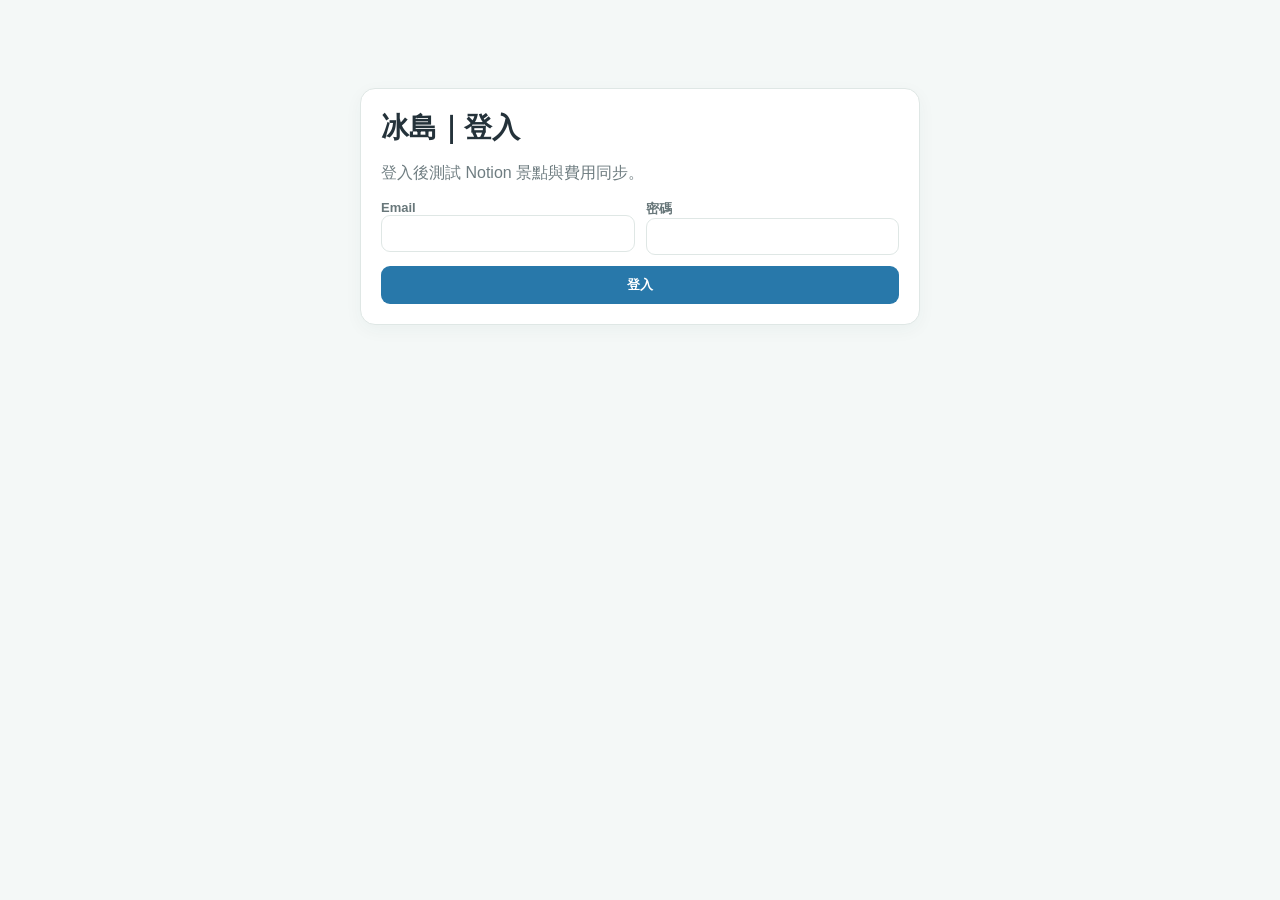
==== web/index.html @ a4cd8d8e "Add files via upload" ====
<!doctype html>
<html lang="zh-Hant">
<head>
<meta charset="utf-8"><meta name="viewport" content="width=device-width,initial-scale=1">
<title>冰島｜旅行工作台</title>
<style>
:root{font-family:-apple-system,BlinkMacSystemFont,"Noto Sans TC","Microsoft JhengHei",sans-serif;color:#24323a;background:#f4f8f7;--blue:#2878aa;--soft:#e9f2f6;--line:#dfe7e5;--red:#b9524b;--green:#3f8769}*{box-sizing:border-box}body{margin:0}.wrap{max-width:1150px;margin:auto;padding:18px}.panel{background:#fff;border:1px solid var(--line);border-radius:15px;padding:20px;margin-bottom:15px;box-shadow:0 5px 18px #21454a0b}h1{margin:0 0 5px;font-size:28px}h2{margin:0 0 13px;font-size:21px}h3{margin:0 0 7px}.muted{color:#6f7d81}.hidden{display:none!important}.row{display:flex;gap:9px;flex-wrap:wrap;align-items:center}.space{justify-content:space-between}.btn{border:0;border-radius:9px;padding:10px 15px;font-weight:700;cursor:pointer;background:var(--blue);color:#fff}.btn.gray{background:#edf3f3;color:#29434a}.btn.red{background:#fff0ee;color:var(--red)}.btn.green{background:#eaf5ee;color:var(--green)}.status{padding:10px 12px;border-radius:9px;background:#edf5f4;color:#285e65;margin:12px 0}.status.error{background:#fff0ee;color:#963d37}.tabs{display:flex;gap:8px;overflow:auto;margin:14px 0}.tab{border:0;background:#eaf1f2;color:#607277;border-radius:9px;padding:10px 15px;font-weight:700;cursor:pointer;white-space:nowrap}.tab.active{background:var(--blue);color:#fff}.section{display:none}.section.active{display:block}.form{display:grid;grid-template-columns:repeat(2,minmax(0,1fr));gap:11px}.field{display:grid;gap:5px}.field.full{grid-column:1/-1}.field label{font-size:13px;color:#68777a;font-weight:700}.field input,.field select,.field textarea{width:100%;border:1px solid var(--line);border-radius:9px;padding:10px;background:#fff;font:inherit}.field textarea{min-height:82px;resize:vertical}.grid{display:grid;grid-template-columns:repeat(3,minmax(0,1fr));gap:13px}.card{border:1px solid var(--line);border-radius:12px;padding:15px;background:#fff}.tag{display:inline-block;font-size:12px;border-radius:999px;padding:3px 8px;background:var(--soft);color:#2474a0}.meta{display:grid;gap:5px;font-size:14px;color:#647276;margin-top:10px}.detail{white-space:pre-wrap;background:#f7faf9;border-radius:9px;padding:10px;margin-top:11px;font-size:13px;max-height:180px;overflow:auto}.calendar{border:1px solid var(--line);border-radius:12px;overflow:auto;background:#fff}.calendar-body{display:grid;grid-template-columns:72px minmax(680px,1fr);min-width:752px}.calendar-times{background:#f7faf9;color:#718085;font-size:12px}.calendar-time{height:60px;padding:5px 8px;text-align:right;border-bottom:1px solid var(--line)}.calendar-board{position:relative;min-height:1440px;background:repeating-linear-gradient(to bottom,#fff 0,#fff 59px,var(--line) 60px)}.calendar-slot{height:60px;border-bottom:1px dashed #edf1f0}.calendar-event{position:absolute;left:8px;right:8px;min-height:46px;padding:8px 10px;border-left:4px solid var(--blue);border-radius:9px;background:#eaf4f8;box-shadow:0 2px 6px #21454a18;cursor:grab;overflow:hidden}.calendar-event:active{cursor:grabbing}.calendar-event strong{display:block;font-size:14px}.calendar-event small{display:block;color:#557077;margin-top:3px}.unscheduled{padding:12px;background:#fff8e9;border:1px solid #f0d69a;border-radius:10px;margin-bottom:12px}.unscheduled-event{position:relative;display:inline-block;left:auto;right:auto;top:auto;height:auto!important;margin:6px 6px 0 0}.inline-edit{display:flex;gap:6px;align-items:center;margin-top:10px}.inline-edit input{min-width:0;flex:1;border:1px solid var(--line);border-radius:7px;padding:7px;font:inherit}.inline-edit button{border:0;border-radius:7px;padding:7px 9px;background:var(--soft);color:#2474a0;font-weight:700;cursor:pointer}.table-wrap{overflow:auto}.table{width:100%;border-collapse:collapse;min-width:720px}.table th,.table td{padding:10px;border-bottom:1px solid var(--line);text-align:left}.table th{font-size:13px;color:#6b797c;background:#f5f8f8}.timeline{display:grid;gap:9px}.timeline-item{display:grid;grid-template-columns:100px 1fr;gap:11px}.time{padding:12px 0;text-align:right;color:var(--blue);font-weight:800}.timeline-card{border-left:4px solid var(--blue);padding:12px 14px;border-radius:10px;background:#fff;border:1px solid var(--line)}.weather{padding:14px;border:1px solid #cfe1e7;background:#f0f7fa;border-radius:11px;margin-bottom:14px}.login{max-width:560px;margin:70px auto}.small{font-size:13px}@media(max-width:750px){.grid{grid-template-columns:1fr}.form{grid-template-columns:1fr}.field.full{grid-column:auto}.timeline-item{grid-template-columns:62px 1fr}.time{font-size:13px}}
</style>
</head>
<body>
<div class="wrap">
<section id="loginPanel" class="panel login"><h1>冰島｜登入</h1><p class="muted">登入後測試 Notion 景點與費用同步。</p><form id="loginForm" class="form"><div class="field"><label>Email<input id="email" type="email" required autocomplete="email"></label></div><div class="field"><label>密碼<input id="password" type="password" required autocomplete="current-password"></label></div><div class="field full"><button class="btn" type="submit">登入</button></div></form><div id="loginStatus" class="status hidden"></div></section>
<section id="appPanel" class="hidden"><div class="panel"><div class="row space"><div><h1>冰島｜旅行工作台</h1><div class="muted">重新整理或登入後會自動同步 Notion；不需要再按同步按鈕。</div></div><button id="logout" class="btn red">登出</button></div><div id="status" class="status">尚未同步</div><button id="addExpenseJump" class="btn gray">新增記帳</button></div>
<nav class="tabs"><button class="tab active" data-tab="spots">景點小卡</button><button class="tab" data-tab="schedule">行事曆</button><button class="tab" data-tab="expenses">記帳</button><button class="tab" data-tab="day1">D1</button><button class="tab" data-tab="day2">D2</button><button class="tab" data-tab="day3">D3</button><button class="tab" data-tab="day4">D4</button><button class="tab" data-tab="day5">D5</button><button class="tab" data-tab="day6">D6</button><button class="tab" data-tab="day7">D7</button></nav>
<section id="spots" class="section active"><div class="panel"><div class="row space"><div><h2>景點小卡</h2><div class="muted">內容來自 Notion；請在 Notion 建立或編輯景點。</div></div></div><div id="travelList" class="grid" style="margin-top:14px"><div class="muted">尚未同步</div></div></div></section>
<section id="schedule" class="section"><div class="panel"><div class="row space"><div><h2>行事曆</h2><div class="muted">拖曳景點小卡到新的時間格，放開後會自動更新 Notion。</div></div><div class="row"><button id="prevDay" class="btn gray" type="button">前一天</button><input id="dateFilter" type="date"><button id="nextDay" class="btn gray" type="button">後一天</button></div></div><div id="weather" class="weather hidden"></div><div id="calendar" class="calendar" style="margin-top:14px"></div></div></section>
<section id="expenses" class="section"><div class="panel"><div class="row space"><div><h2>記帳</h2><div class="muted">新增後會直接寫入 Notion，記帳時間由 Notion 自動記錄。</div></div><div class="row"><button id="exportCsv" class="btn gray">匯出 CSV</button><button id="exportXls" class="btn gray">匯出 Excel</button></div></div><form id="expenseForm" class="form" style="margin-top:14px"><div class="field"><label>項目<input id="expenseName" required></label></div><div class="field"><label>類別<select id="expenseCategory"><option>婚禮</option><option>交通</option><option>住宿</option><option>機票</option><option>餐飲</option><option>景點／活動</option><option>購物</option><option>其他</option></select></label></div><div class="field"><label>原幣別<select id="expenseCurrency"><option>ISK</option><option>TWD</option><option>EUR</option><option>USD</option></select></label></div><div class="field"><label>原始金額<input id="expenseOriginal" type="number" min="0" step="0.01"></label></div><div class="field"><label>台幣估算（自動）<input id="expenseTwd" type="number" min="0" step="0.01" readonly><span id="exchangeHint" class="small muted">輸入幣別與金額後自動換算</span></label></div><div class="field"><label>付款方式<select id="expenseMethod"><option>現金</option><option>刷卡</option></select></label></div><div class="field full"><label>備註<textarea id="expenseNotes"></textarea></label></div><div class="field full"><button class="btn green" type="submit">儲存到 Notion</button></div></form></div><div class="panel"><div class="table-wrap"><table class="table"><thead><tr><th>項目</th><th>類別</th><th>原幣別</th><th>原始金額</th><th>台幣估算</th><th>付款方式</th><th>記帳時間</th></tr></thead><tbody id="expenseList"><tr><td colspan="7" class="muted">尚未同步</td></tr></tbody></table></div></div></section>
<section id="day1" class="section day-section"><div class="panel"><div class="row space"><div><h2>D1 行程</h2><div id="day1Label" class="muted">等待同步資料</div></div></div><div id="day1Weather" class="weather hidden"></div><div id="day1List" class="grid" style="margin-top:14px"></div></div></section><section id="day2" class="section day-section"><div class="panel"><div class="row space"><div><h2>D2 行程</h2><div id="day2Label" class="muted">等待同步資料</div></div></div><div id="day2Weather" class="weather hidden"></div><div id="day2List" class="grid" style="margin-top:14px"></div></div></section><section id="day3" class="section day-section"><div class="panel"><div class="row space"><div><h2>D3 行程</h2><div id="day3Label" class="muted">等待同步資料</div></div></div><div id="day3Weather" class="weather hidden"></div><div id="day3List" class="grid" style="margin-top:14px"></div></div></section><section id="day4" class="section day-section"><div class="panel"><div class="row space"><div><h2>D4 行程</h2><div id="day4Label" class="muted">等待同步資料</div></div></div><div id="day4Weather" class="weather hidden"></div><div id="day4List" class="grid" style="margin-top:14px"></div></div></section><section id="day5" class="section day-section"><div class="panel"><div class="row space"><div><h2>D5 行程</h2><div id="day5Label" class="muted">等待同步資料</div></div></div><div id="day5Weather" class="weather hidden"></div><div id="day5List" class="grid" style="margin-top:14px"></div></div></section><section id="day6" class="section day-section"><div class="panel"><div class="row space"><div><h2>D6 行程</h2><div id="day6Label" class="muted">等待同步資料</div></div></div><div id="day6Weather" class="weather hidden"></div><div id="day6List" class="grid" style="margin-top:14px"></div></div></section><section id="day7" class="section day-section"><div class="panel"><div class="row space"><div><h2>D7 行程</h2><div id="day7Label" class="muted">等待同步資料</div></div></div><div id="day7Weather" class="weather hidden"></div><div id="day7List" class="grid" style="margin-top:14px"></div></div></section></section>
<script src="./config.js"></script>
<script>
const C=window.ICELAND_APP_CONFIG||{};let session=JSON.parse(localStorage.getItem('iceland-auth-session')||'null'),travel=[],expenses=[];const $=id=>document.getElementById(id),esc=v=>String(v??'').replace(/[&<>"']/g,c=>({'&':'&amp;','<':'&lt;','>':'&gt;','"':'&quot;',"'":'&#39;'}[c]));const show=(id,on)=>$(id).classList.toggle('hidden',!on);function status(t,error=false){$('status').textContent=t;$('status').className='status'+(error?' error':'')}
async function auth(path,body){const r=await fetch(`${C.supabaseUrl}/auth/v1/${path}`,{method:'POST',headers:{apikey:C.supabasePublishableKey,'Content-Type':'application/json'},body:JSON.stringify(body)});const j=await r.json();if(!r.ok)throw Error(j.error_description||j.msg||'登入失敗');return j}
async function api(kind,method='GET',body,params={}){if(!session?.access_token)throw Error('請先登入');const u=new URL(C.syncFunctionUrl);u.searchParams.set('kind',kind);for(const [k,v] of Object.entries(params))u.searchParams.set(k,v);const r=await fetch(u,{method,headers:{apikey:C.supabasePublishableKey,Authorization:`Bearer ${session.access_token}`,'Content-Type':'application/json'},body:body?JSON.stringify(body):undefined});const j=await r.json();if(!r.ok||j.ok===false)throw Error(j.error||`同步失敗（${r.status}）`);return j}
function p(r,n){return (r.properties||{})[n]}
function dateOf(r){return p(r,'Time')?.start||''}
function endOf(r){return p(r,'Time')?.end||''}
function dayOf(r){return dateOf(r).slice(0,10)}
function timeMinutes(value){const m=String(value||'').match(/T(\d{2}):(\d{2})/);return m?Number(m[1])*60+Number(m[2]):null}
function timeLabel(value){const m=String(value||'').match(/T(\d{2}):(\d{2})/);return m?`${m[1]}:${m[2]}`:'未排時間'}
function pad(n){return String(n).padStart(2,'0')}
function datePlus(date,days){const d=new Date(`${date}T12:00:00`);d.setDate(d.getDate()+days);return `${d.getFullYear()}-${pad(d.getMonth()+1)}-${pad(d.getDate())}`}
function firstTravelDate(){return travel.map(dayOf).filter(Boolean).sort()[0]||''}
function dateInputValue(value){const text=String(value||'');const match=text.match(/^(\d{4}-\d{2}-\d{2}T\d{2}:\d{2})/);if(match)return match[1];return text?`${text.slice(0,10)}T00:00`:''}
function spotCard(r,showDate=true,editable=false){return `<article class="card"><h3>${esc(p(r,'Name')||'未命名景點')}</h3><span class="tag">${esc(p(r,'標籤')||'未分類')}</span><div class="meta">${showDate?`<div>時間：${esc(dateOf(r)?`${dayOf(r)} ${timeLabel(dateOf(r))}`:'未安排')}</div>`:''}<div>摘要：${esc(p(r,'內容摘要')||'尚未填寫')}</div><div>地點：${esc(p(r,'地點')?.address||p(r,'地點')?.name||'尚未填寫')}</div><div><a href="${esc(p(r,'Google Maps 連結')||'#')}" target="_blank" rel="noreferrer">開啟地圖</a></div></div>${editable?`<div class="inline-edit"><input class="spot-date" type="datetime-local" value="${esc(dateInputValue(dateOf(r)))}" aria-label="設定景點日期時間"><button class="save-spot-date" type="button" data-record-id="${esc(r.id)}">儲存時間</button></div>`:''}${r.content?`<div class="detail">${esc(r.content)}</div>`:''}</article>`}
async function saveSpotDate(id,input){const r=travel.find(x=>x.id===id);if(!r)return;try{status('正在把景點時間寫回 Notion…');const value=input.value;let time=null;if(value){const oldStart=timeMinutes(dateOf(r)),oldEnd=timeMinutes(endOf(r));const duration=oldStart!==null&&oldEnd!==null&&oldEnd>oldStart?oldEnd-oldStart:60;const start=new Date(`${value}:00`);const end=new Date(start.getTime()+duration*60000);const isoEnd=`${end.getFullYear()}-${pad(end.getMonth()+1)}-${pad(end.getDate())}T${pad(end.getHours())}:${pad(end.getMinutes())}:00`;time={start:`${value}:00`,end:isoEnd}}await api('travel','PATCH',{id,properties:{Time:time}});await syncTravel();status('景點日期已同步到 Notion')}catch(e){status(e.message,true)}}
function renderTravel(){const list=$('travelList');list.innerHTML=travel.length?travel.map(r=>spotCard(r,true,true)).join(''):'<div class="muted">目前沒有景點資料。</div>'}
function renderDayCards(target,rows){target.innerHTML=rows.length?rows.map(r=>spotCard(r,false)).join(''):'<div class="muted">這天沒有已排定的景點。</div>'}
function calendarHtml(rows,unscheduled=[]){const times=Array.from({length:25},(_,i)=>`<div class="calendar-time">${pad(i)}:00</div>`).join('');const slots=Array.from({length:24},(_,i)=>`<div class="calendar-slot" data-time="${i*60}" title="拖曳景點到 ${pad(i)}:00"></div>`).join('');const events=rows.map(r=>{const start=timeMinutes(dateOf(r));if(start===null)return '';const end=timeMinutes(endOf(r));const duration=Math.max(45,(end===null?start+60:end)-start);const top=Math.max(0,start);const height=Math.min(1420-top,Math.max(46,duration));return `<article class="calendar-event" draggable="true" data-record-id="${esc(r.id)}" style="top:${top}px;height:${height}px" title="拖曳到其他時間格"><strong>${esc(p(r,'Name')||'未命名景點')}</strong><small>${esc(timeLabel(dateOf(r)))} · ${esc(p(r,'地點')?.name||p(r,'地點')?.address||'未填地點')}</small></article>`}).join('');const loose=unscheduled.map(r=>`<article class="calendar-event unscheduled-event" draggable="true" data-record-id="${esc(r.id)}"><strong>${esc(p(r,'Name')||'未命名景點')}</strong><small>尚未排時間</small></article>`).join('');return `${loose?`<div class="unscheduled"><strong>尚未排入時間</strong><div class="small muted">把下面的景點拖到時間格，就會更新 Notion。</div><div>${loose}</div></div>`:''}<div class="calendar-body"><div class="calendar-times">${times}</div><div class="calendar-board">${slots}${events}</div></div>`}
function bindCalendar(target,editable=true){if(!editable)return;target.querySelectorAll('.calendar-event[draggable="true"]').forEach(card=>card.addEventListener('dragstart',e=>{e.dataTransfer.setData('text/plain',card.dataset.recordId);e.dataTransfer.effectAllowed='move'}));target.querySelectorAll('.calendar-slot').forEach(slot=>{slot.addEventListener('dragover',e=>{e.preventDefault();e.dataTransfer.dropEffect='move'});slot.addEventListener('drop',async e=>{e.preventDefault();const id=e.dataTransfer.getData('text/plain');if(id)await moveEvent(id,slot.dataset.time)})})}
function renderCalendar(target,rows,unscheduled=[],editable=true){target.innerHTML=calendarHtml(rows,unscheduled);bindCalendar(target,editable)}
function renderSchedule(){const filter=$('dateFilter').value;const rows=travel.filter(r=>dayOf(r)===filter).sort((a,b)=>dateOf(a).localeCompare(dateOf(b)));const unscheduled=travel.filter(r=>!dateOf(r));renderCalendar($('calendar'),rows,unscheduled);loadWeather(rows,filter,'weather')}
function renderDailyPages(){const first=firstTravelDate();for(let i=1;i<=7;i++){const target=$(`day${i}List`),label=$(`day${i}Label`),weatherId=`day${i}Weather`;if(!target)continue;if(!first){label.textContent='尚未有日期資料';renderDayCards(target,[]);loadWeather([], '',weatherId);continue}const date=datePlus(first,i-1),rows=travel.filter(r=>dayOf(r)===date).sort((a,b)=>dateOf(a).localeCompare(dateOf(b)));label.textContent=`${date} · ${rows.length} 筆行程`;renderDayCards(target,rows);loadWeather(rows,date,weatherId)}}
async function loadWeather(rows,filter,boxId='weather'){const box=$(boxId);const row=rows[0];const date=(filter||'').slice(0,10);const place=row?((p(row,'地點')?.address||p(row,'地點')?.name||p(row,'Name')||'')):'';box.classList.remove('hidden');if(!date){box.textContent='尚未有可查詢的日期：請先在 Notion 行程規劃的 Time 欄位填入日期。';return}if(!place){box.textContent=`${date} 尚未有地點，請先在當日行程填入「地點」。`;return}try{box.textContent='正在查詢當地天氣…';const g=await fetch(`https://geocoding-api.open-meteo.com/v1/search?name=${encodeURIComponent(place)}&count=1&language=zh&format=json`).then(r=>r.json());const hit=g.results?.[0];if(!hit)throw Error('找不到地點座標');const f=await fetch(`https://api.open-meteo.com/v1/forecast?latitude=${hit.latitude}&longitude=${hit.longitude}&daily=weather_code,temperature_2m_max,temperature_2m_min,precipitation_probability_max,windspeed_10m_max&timezone=auto&start_date=${date}&end_date=${date}`).then(r=>r.json());if(f.error||!f.daily?.time?.length)throw Error('這個日期太遠，Open-Meteo 目前沒有預報資料');box.innerHTML=`<strong>${esc(date)} 天氣</strong> · ${esc(hit.name||place)}<br>最高 ${esc(f.daily.temperature_2m_max?.[0])}°C／最低 ${esc(f.daily.temperature_2m_min?.[0])}°C · 降雨機率 ${esc(f.daily.precipitation_probability_max?.[0])}% · 最大風速 ${esc(f.daily.windspeed_10m_max?.[0])} km/h<br><span class="small">資料來源：Open-Meteo；遠期日期可能沒有預報，出發前請再次確認。</span>`}catch(e){box.textContent=`${date} 的天氣目前無法取得：${e.message}`}}
async function moveEvent(id,targetMinutes){const r=travel.find(x=>x.id===id);const day=$('dateFilter').value||dayOf(r);if(!r||!day)return;const oldStart=timeMinutes(dateOf(r));const oldEnd=timeMinutes(endOf(r));const duration=oldStart!==null&&oldEnd!==null&&oldEnd>oldStart?oldEnd-oldStart:60;const start=Number(targetMinutes);const newStart=`${day}T${pad(Math.floor(start/60))}:${pad(start%60)}:00`;const endMinute=Math.min(1439,start+duration);const newEnd=`${day}T${pad(Math.floor(endMinute/60))}:${pad(endMinute%60)}:00`;try{status('正在更新行程時間…');await api('travel','PATCH',{id,properties:{Time:{start:newStart,end:newEnd}}});await syncTravel();status('行程時間已更新到 Notion')}catch(e){status(e.message,true)}}
function renderExpenses(){const b=$('expenseList');b.innerHTML=expenses.length?expenses.map(r=>`<tr><td>${esc(p(r,'Name'))}</td><td>${esc(p(r,'類別'))}</td><td>${esc(p(r,'原幣別'))}</td><td>${esc(p(r,'原始金額')??'')}</td><td>${esc(p(r,'台幣估算')??'')}</td><td>${esc(p(r,'付款方式'))}</td><td>${esc(p(r,'記帳時間')||'')}</td></tr>`).join(''):'<tr><td colspan="7" class="muted">目前沒有費用資料。</td></tr>'}
async function syncTravel(){try{travel=(await api('travel','GET',undefined,{content:'true'})).records||[];if(!$('dateFilter').value&&firstTravelDate())$('dateFilter').value=firstTravelDate();renderTravel();renderSchedule();renderDailyPages()}catch(e){status(e.message,true);throw e}}
async function syncExpenses(){try{expenses=(await api('expenses','GET',undefined,{content:'false'})).records||[];renderExpenses()}catch(e){status(e.message,true)}}
async function syncAll(){try{status('正在自動同步資料…');await syncTravel();await syncExpenses();status(`同步完成：${travel.length} 筆景點、${expenses.length} 筆費用`)}catch(e){status(e.message,true)}}
async function addExpense(e){e.preventDefault();try{status('正在寫入 Notion…');await api('expenses','POST',{properties:{Name:$('expenseName').value,類別:$('expenseCategory').value,原幣別:$('expenseCurrency').value,原始金額:$('expenseOriginal').value===''?'':Number($('expenseOriginal').value),台幣估算:$('expenseTwd').value===''?'':Number($('expenseTwd').value),付款方式:$('expenseMethod').value,備註:$('expenseNotes').value}});$('expenseForm').reset();$('expenseTwd').value='';$('exchangeHint').textContent='輸入幣別與金額後自動換算';await syncExpenses()}catch(e){status(e.message,true)}}
function download(name,text,type){const a=document.createElement('a');a.href=URL.createObjectURL(new Blob([text],{type}));a.download=name;a.click();setTimeout(()=>URL.revokeObjectURL(a.href),600)}
function exportCsv(){const rows=[['項目','類別','原幣別','原始金額','台幣估算','付款方式','記帳時間'],...expenses.map(r=>[p(r,'Name'),p(r,'類別'),p(r,'原幣別'),p(r,'原始金額'),p(r,'台幣估算'),p(r,'付款方式'),p(r,'記帳時間')||''])];download('冰島費用紀錄.csv','\ufeff'+rows.map(x=>x.map(v=>'"'+String(v??'').replaceAll('"','""')+'"').join(',')).join('\n'),'text/csv;charset=utf-8')}
function exportXls(){const rows=expenses.map(r=>`<tr><td>${esc(p(r,'Name'))}</td><td>${esc(p(r,'類別'))}</td><td>${esc(p(r,'原幣別'))}</td><td>${esc(p(r,'原始金額'))}</td><td>${esc(p(r,'台幣估算'))}</td><td>${esc(p(r,'付款方式'))}</td><td>${esc(p(r,'記帳時間')||'')}</td></tr>`).join('');download('冰島費用紀錄.xls','<meta charset="UTF-8"><table border="1"><tr><th>項目</th><th>類別</th><th>原幣別</th><th>原始金額</th><th>台幣估算</th><th>付款方式</th><th>記帳時間</th></tr>'+rows+'</table>','application/vnd.ms-excel;charset=utf-8')}
let rateTimer;async function convertToTwd(){const currency=$('expenseCurrency').value;const amount=Number($('expenseOriginal').value);if(!amount){$('expenseTwd').value='';$('exchangeHint').textContent='輸入原始金額後自動換算';return}if(currency==='TWD'){$('expenseTwd').value=amount;$('exchangeHint').textContent='TWD 直接採用原始金額';return}try{$('exchangeHint').textContent='正在取得最新匯率…';const j=await fetch(`https://api.frankfurter.app/latest?from=${currency}&to=TWD`).then(r=>r.json());const rate=Number(j.rates?.TWD);if(!rate)throw Error('找不到匯率');$('expenseTwd').value=Math.round(amount*rate);$('exchangeHint').textContent=`1 ${currency} ≈ ${rate.toFixed(4)} TWD；匯率來源：Frankfurter`;}catch(e){$('exchangeHint').textContent='匯率取得失敗，請稍後再試';status('台幣換算失敗：'+e.message,true)}}$('expenseCurrency').onchange=convertToTwd;$('expenseOriginal').oninput=()=>{clearTimeout(rateTimer);rateTimer=setTimeout(convertToTwd,350)};
$('loginForm').onsubmit=async e=>{e.preventDefault();try{const j=await auth('token?grant_type=password',{email:$('email').value,password:$('password').value});session=j;localStorage.setItem('iceland-auth-session',JSON.stringify(j));show('loginPanel',false);show('appPanel',true);syncAll()}catch(err){show('loginStatus',true);$('loginStatus').textContent=err.message;$('loginStatus').className='status error'}};$('logout').onclick=()=>{session=null;localStorage.removeItem('iceland-auth-session');show('loginPanel',true);show('appPanel',false)};$('expenseForm').onsubmit=addExpense;$('dateFilter').onchange=renderSchedule;$('prevDay').onclick=()=>{const d=$('dateFilter').value;if(d){$('dateFilter').value=datePlus(d,-1);renderSchedule()}};$('nextDay').onclick=()=>{const d=$('dateFilter').value;if(d){$('dateFilter').value=datePlus(d,1);renderSchedule()}};$('exportCsv').onclick=exportCsv;$('exportXls').onclick=exportXls;$('addExpenseJump').onclick=()=>document.querySelector('[data-tab="expenses"]').click();document.addEventListener('click',async e=>{const save=e.target.closest('.save-spot-date');if(save){const card=save.closest('.card');await saveSpotDate(save.dataset.recordId,card.querySelector('.spot-date'));return}const t=e.target.closest('[data-tab]');if(!t)return;document.querySelectorAll('.tab').forEach(x=>x.classList.toggle('active',x===t));document.querySelectorAll('.section').forEach(x=>x.classList.toggle('active',x.id===t.dataset.tab));if(t.dataset.tab==='schedule')renderSchedule();if(t.dataset.tab.startsWith('day'))renderDailyPages()});if(session){show('loginPanel',false);show('appPanel',true);syncAll()}
</script></body></html>
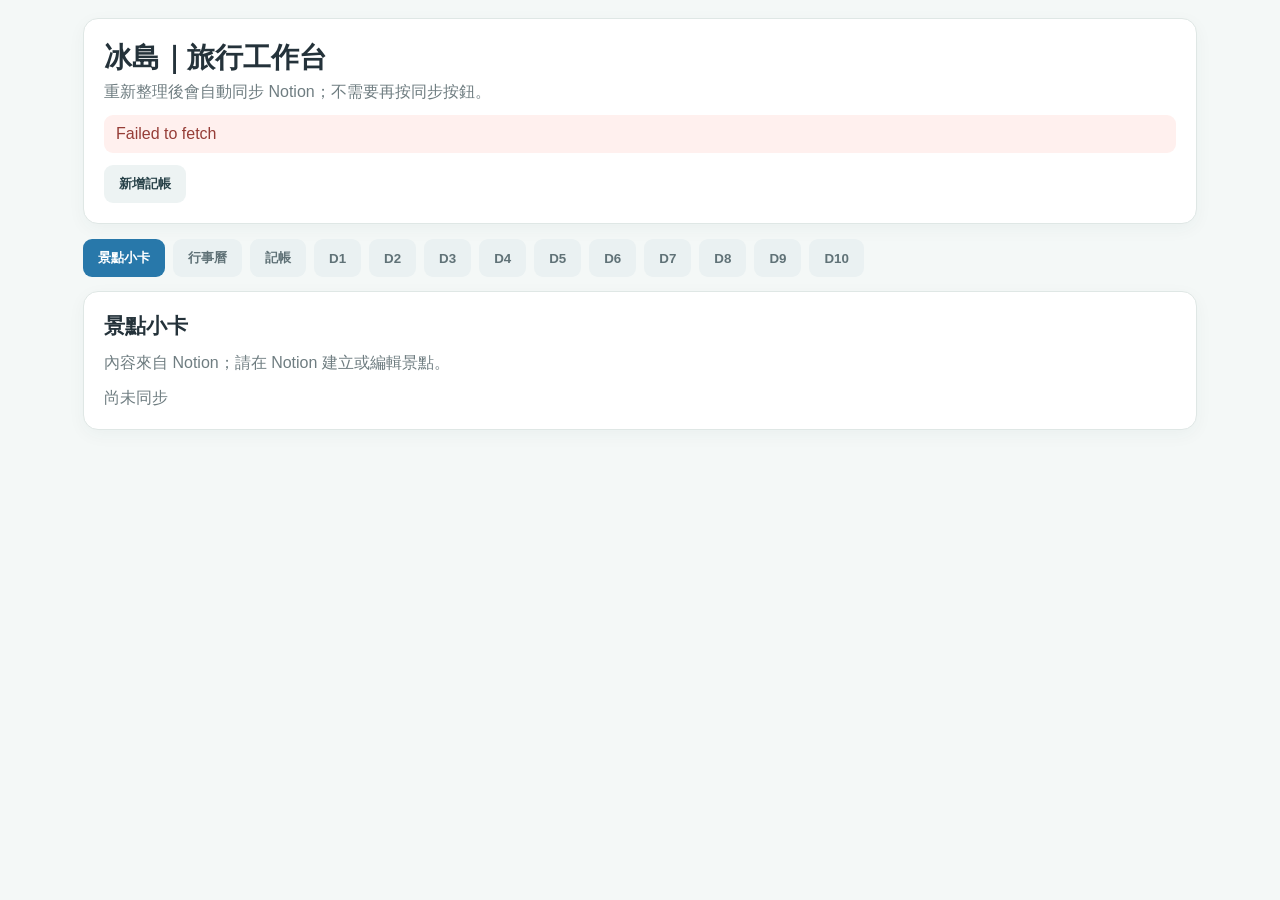
==== commit 42dca2d5: "Update index.html" ====
--- a/web/index.html
+++ b/web/index.html
@@ -4,52 +4,55 @@
 <meta charset="utf-8"><meta name="viewport" content="width=device-width,initial-scale=1">
 <title>冰島｜旅行工作台</title>
 <style>
-:root{font-family:-apple-system,BlinkMacSystemFont,"Noto Sans TC","Microsoft JhengHei",sans-serif;color:#24323a;background:#f4f8f7;--blue:#2878aa;--soft:#e9f2f6;--line:#dfe7e5;--red:#b9524b;--green:#3f8769}*{box-sizing:border-box}body{margin:0}.wrap{max-width:1150px;margin:auto;padding:18px}.panel{background:#fff;border:1px solid var(--line);border-radius:15px;padding:20px;margin-bottom:15px;box-shadow:0 5px 18px #21454a0b}h1{margin:0 0 5px;font-size:28px}h2{margin:0 0 13px;font-size:21px}h3{margin:0 0 7px}.muted{color:#6f7d81}.hidden{display:none!important}.row{display:flex;gap:9px;flex-wrap:wrap;align-items:center}.space{justify-content:space-between}.btn{border:0;border-radius:9px;padding:10px 15px;font-weight:700;cursor:pointer;background:var(--blue);color:#fff}.btn.gray{background:#edf3f3;color:#29434a}.btn.red{background:#fff0ee;color:var(--red)}.btn.green{background:#eaf5ee;color:var(--green)}.status{padding:10px 12px;border-radius:9px;background:#edf5f4;color:#285e65;margin:12px 0}.status.error{background:#fff0ee;color:#963d37}.tabs{display:flex;gap:8px;overflow:auto;margin:14px 0}.tab{border:0;background:#eaf1f2;color:#607277;border-radius:9px;padding:10px 15px;font-weight:700;cursor:pointer;white-space:nowrap}.tab.active{background:var(--blue);color:#fff}.section{display:none}.section.active{display:block}.form{display:grid;grid-template-columns:repeat(2,minmax(0,1fr));gap:11px}.field{display:grid;gap:5px}.field.full{grid-column:1/-1}.field label{font-size:13px;color:#68777a;font-weight:700}.field input,.field select,.field textarea{width:100%;border:1px solid var(--line);border-radius:9px;padding:10px;background:#fff;font:inherit}.field textarea{min-height:82px;resize:vertical}.grid{display:grid;grid-template-columns:repeat(3,minmax(0,1fr));gap:13px}.card{border:1px solid var(--line);border-radius:12px;padding:15px;background:#fff}.tag{display:inline-block;font-size:12px;border-radius:999px;padding:3px 8px;background:var(--soft);color:#2474a0}.meta{display:grid;gap:5px;font-size:14px;color:#647276;margin-top:10px}.detail{white-space:pre-wrap;background:#f7faf9;border-radius:9px;padding:10px;margin-top:11px;font-size:13px;max-height:180px;overflow:auto}.calendar{border:1px solid var(--line);border-radius:12px;overflow:auto;background:#fff}.calendar-body{display:grid;grid-template-columns:72px minmax(680px,1fr);min-width:752px}.calendar-times{background:#f7faf9;color:#718085;font-size:12px}.calendar-time{height:60px;padding:5px 8px;text-align:right;border-bottom:1px solid var(--line)}.calendar-board{position:relative;min-height:1440px;background:repeating-linear-gradient(to bottom,#fff 0,#fff 59px,var(--line) 60px)}.calendar-slot{height:60px;border-bottom:1px dashed #edf1f0}.calendar-event{position:absolute;left:8px;right:8px;min-height:46px;padding:8px 10px;border-left:4px solid var(--blue);border-radius:9px;background:#eaf4f8;box-shadow:0 2px 6px #21454a18;cursor:grab;overflow:hidden}.calendar-event:active{cursor:grabbing}.calendar-event strong{display:block;font-size:14px}.calendar-event small{display:block;color:#557077;margin-top:3px}.unscheduled{padding:12px;background:#fff8e9;border:1px solid #f0d69a;border-radius:10px;margin-bottom:12px}.unscheduled-event{position:relative;display:inline-block;left:auto;right:auto;top:auto;height:auto!important;margin:6px 6px 0 0}.inline-edit{display:flex;gap:6px;align-items:center;margin-top:10px}.inline-edit input{min-width:0;flex:1;border:1px solid var(--line);border-radius:7px;padding:7px;font:inherit}.inline-edit button{border:0;border-radius:7px;padding:7px 9px;background:var(--soft);color:#2474a0;font-weight:700;cursor:pointer}.table-wrap{overflow:auto}.table{width:100%;border-collapse:collapse;min-width:720px}.table th,.table td{padding:10px;border-bottom:1px solid var(--line);text-align:left}.table th{font-size:13px;color:#6b797c;background:#f5f8f8}.timeline{display:grid;gap:9px}.timeline-item{display:grid;grid-template-columns:100px 1fr;gap:11px}.time{padding:12px 0;text-align:right;color:var(--blue);font-weight:800}.timeline-card{border-left:4px solid var(--blue);padding:12px 14px;border-radius:10px;background:#fff;border:1px solid var(--line)}.weather{padding:14px;border:1px solid #cfe1e7;background:#f0f7fa;border-radius:11px;margin-bottom:14px}.login{max-width:560px;margin:70px auto}.small{font-size:13px}@media(max-width:750px){.grid{grid-template-columns:1fr}.form{grid-template-columns:1fr}.field.full{grid-column:auto}.timeline-item{grid-template-columns:62px 1fr}.time{font-size:13px}}
+:root{font-family:-apple-system,BlinkMacSystemFont,"Noto Sans TC","Microsoft JhengHei",sans-serif;color:#24323a;background:#f4f8f7;--blue:#2878aa;--soft:#e9f2f6;--line:#dfe7e5;--red:#b9524b;--green:#3f8769}*{box-sizing:border-box}body{margin:0}.wrap{max-width:1150px;margin:auto;padding:18px}.panel{background:#fff;border:1px solid var(--line);border-radius:15px;padding:20px;margin-bottom:15px;box-shadow:0 5px 18px #21454a0b}h1{margin:0 0 5px;font-size:28px}h2{margin:0 0 13px;font-size:21px}h3{margin:0 0 7px}.muted{color:#6f7d81}.hidden{display:none!important}.row{display:flex;gap:9px;flex-wrap:wrap;align-items:center}.space{justify-content:space-between}.btn{border:0;border-radius:9px;padding:10px 15px;font-weight:700;cursor:pointer;background:var(--blue);color:#fff}.btn.gray{background:#edf3f3;color:#29434a}.btn.red{background:#fff0ee;color:var(--red)}.btn.green{background:#eaf5ee;color:var(--green)}.status{padding:10px 12px;border-radius:9px;background:#edf5f4;color:#285e65;margin:12px 0}.status.error{background:#fff0ee;color:#963d37}.tabs{display:flex;gap:8px;overflow:auto;margin:14px 0}.tab{border:0;background:#eaf1f2;color:#607277;border-radius:9px;padding:10px 15px;font-weight:700;cursor:pointer;white-space:nowrap}.tab.active{background:var(--blue);color:#fff}.section{display:none}.section.active{display:block}.form{display:grid;grid-template-columns:repeat(2,minmax(0,1fr));gap:11px}.field{display:grid;gap:5px}.field.full{grid-column:1/-1}.field label{font-size:13px;color:#68777a;font-weight:700}.field input,.field select,.field textarea{width:100%;border:1px solid var(--line);border-radius:9px;padding:10px;background:#fff;font:inherit}.field textarea{min-height:82px;resize:vertical}.grid{display:grid;grid-template-columns:repeat(4,minmax(0,1fr));gap:13px}.spot-card{cursor:pointer;min-height:130px}.spot-card.expanded{grid-column:1/-1;cursor:default}.spot-summary{min-height:92px}.spot-summary h3{display:inline-block;margin-right:7px}.spot-map{display:block;margin-top:12px;color:var(--blue);white-space:nowrap;overflow:hidden;text-overflow:ellipsis}.expanded-content{display:none}.spot-card.expanded .expanded-content{display:block;margin-top:12px}.card{border:1px solid var(--line);border-radius:12px;padding:15px;background:#fff}.tag{display:inline-block;font-size:12px;border-radius:999px;padding:3px 8px;background:var(--soft);color:#2474a0}.meta{display:grid;gap:5px;font-size:14px;color:#647276;margin-top:10px}.detail{white-space:pre-wrap;background:#f7faf9;border-radius:9px;padding:10px;margin-top:11px;font-size:13px;max-height:180px;overflow:auto}.calendar{border:1px solid var(--line);border-radius:12px;overflow:auto;background:#fff}.calendar-body{display:grid;grid-template-columns:72px minmax(680px,1fr);min-width:752px}.calendar-times{background:#f7faf9;color:#718085;font-size:12px}.calendar-time{height:60px;padding:5px 8px;text-align:right;border-bottom:1px solid var(--line)}.calendar-board{position:relative;min-height:1440px;background:repeating-linear-gradient(to bottom,#fff 0,#fff 59px,var(--line) 60px)}.calendar-slot{height:60px;border-bottom:1px dashed #edf1f0}.calendar-event{position:absolute;left:8px;right:8px;min-height:46px;padding:8px 10px;border-left:4px solid var(--blue);border-radius:9px;background:#eaf4f8;box-shadow:0 2px 6px #21454a18;cursor:grab;overflow:hidden}.calendar-event:active{cursor:grabbing}.calendar-event strong{display:block;font-size:14px}.calendar-event small{display:block;color:#557077;margin-top:3px}.unscheduled{padding:12px;background:#fff8e9;border:1px solid #f0d69a;border-radius:10px;margin-bottom:12px}.unscheduled-event{position:relative;display:inline-block;left:auto;right:auto;top:auto;height:auto!important;margin:6px 6px 0 0}.table-wrap{overflow:auto}.modal{position:fixed;inset:0;background:#17252bcc;display:flex;align-items:center;justify-content:center;padding:18px;z-index:20}.modal.hidden{display:none}.modal-card{width:min(760px,100%);max-height:90vh;overflow:auto;background:#fff;border-radius:15px;padding:20px;box-shadow:0 18px 50px #102b3333}.modal-content{white-space:pre-wrap;line-height:1.7;background:#f7faf9;border-radius:10px;padding:14px;margin-top:14px}.modal-content h2,.modal-content h3,.modal-content h4{margin:16px 0 6px}.modal-content p{margin:6px 0}.currency-buttons{display:flex;gap:8px}.currency-button{flex:1;border:1px solid var(--line);border-radius:9px;padding:11px;background:#fff;color:#52656a;font:inherit;font-weight:700;cursor:pointer}.currency-button.active{background:var(--blue);border-color:var(--blue);color:#fff}.table{width:100%;border-collapse:collapse;min-width:720px}.table th,.table td{padding:10px;border-bottom:1px solid var(--line);text-align:left}.table th{font-size:13px;color:#6b797c;background:#f5f8f8}.timeline{display:grid;gap:9px}.timeline-item{display:grid;grid-template-columns:100px 1fr;gap:11px}.time{padding:12px 0;text-align:right;color:var(--blue);font-weight:800}.timeline-card{border-left:4px solid var(--blue);padding:12px 14px;border-radius:10px;background:#fff;border:1px solid var(--line)}.weather{padding:14px;border:1px solid #cfe1e7;background:#f0f7fa;border-radius:11px;margin-bottom:14px}.login{max-width:560px;margin:70px auto}.small{font-size:13px}@media(max-width:950px){.grid{grid-template-columns:repeat(2,minmax(0,1fr))}}@media(max-width:750px){.grid{grid-template-columns:1fr}.form{grid-template-columns:1fr}.field.full{grid-column:auto}.timeline-item{grid-template-columns:62px 1fr}.time{font-size:13px}}
 </style>
 </head>
 <body>
 <div class="wrap">
-<section id="loginPanel" class="panel login"><h1>冰島｜登入</h1><p class="muted">登入後測試 Notion 景點與費用同步。</p><form id="loginForm" class="form"><div class="field"><label>Email<input id="email" type="email" required autocomplete="email"></label></div><div class="field"><label>密碼<input id="password" type="password" required autocomplete="current-password"></label></div><div class="field full"><button class="btn" type="submit">登入</button></div></form><div id="loginStatus" class="status hidden"></div></section>
-<section id="appPanel" class="hidden"><div class="panel"><div class="row space"><div><h1>冰島｜旅行工作台</h1><div class="muted">重新整理或登入後會自動同步 Notion；不需要再按同步按鈕。</div></div><button id="logout" class="btn red">登出</button></div><div id="status" class="status">尚未同步</div><button id="addExpenseJump" class="btn gray">新增記帳</button></div>
-<nav class="tabs"><button class="tab active" data-tab="spots">景點小卡</button><button class="tab" data-tab="schedule">行事曆</button><button class="tab" data-tab="expenses">記帳</button><button class="tab" data-tab="day1">D1</button><button class="tab" data-tab="day2">D2</button><button class="tab" data-tab="day3">D3</button><button class="tab" data-tab="day4">D4</button><button class="tab" data-tab="day5">D5</button><button class="tab" data-tab="day6">D6</button><button class="tab" data-tab="day7">D7</button></nav>
+<section id="appPanel"><div class="panel"><div class="row space"><div><h1>冰島｜旅行工作台</h1><div class="muted">重新整理後會自動同步 Notion；不需要再按同步按鈕。</div></div></div><div id="status" class="status">尚未同步</div><button id="addExpenseJump" class="btn gray">新增記帳</button></div>
+<nav class="tabs"><button class="tab active" data-tab="spots">景點小卡</button><button class="tab" data-tab="schedule">行事曆</button><button class="tab" data-tab="expenses">記帳</button><button class="tab" data-tab="day1">D1</button><button class="tab" data-tab="day2">D2</button><button class="tab" data-tab="day3">D3</button><button class="tab" data-tab="day4">D4</button><button class="tab" data-tab="day5">D5</button><button class="tab" data-tab="day6">D6</button><button class="tab" data-tab="day7">D7</button><button class="tab" data-tab="day8">D8</button><button class="tab" data-tab="day9">D9</button><button class="tab" data-tab="day10">D10</button></nav>
 <section id="spots" class="section active"><div class="panel"><div class="row space"><div><h2>景點小卡</h2><div class="muted">內容來自 Notion；請在 Notion 建立或編輯景點。</div></div></div><div id="travelList" class="grid" style="margin-top:14px"><div class="muted">尚未同步</div></div></div></section>
 <section id="schedule" class="section"><div class="panel"><div class="row space"><div><h2>行事曆</h2><div class="muted">拖曳景點小卡到新的時間格，放開後會自動更新 Notion。</div></div><div class="row"><button id="prevDay" class="btn gray" type="button">前一天</button><input id="dateFilter" type="date"><button id="nextDay" class="btn gray" type="button">後一天</button></div></div><div id="weather" class="weather hidden"></div><div id="calendar" class="calendar" style="margin-top:14px"></div></div></section>
-<section id="expenses" class="section"><div class="panel"><div class="row space"><div><h2>記帳</h2><div class="muted">新增後會直接寫入 Notion，記帳時間由 Notion 自動記錄。</div></div><div class="row"><button id="exportCsv" class="btn gray">匯出 CSV</button><button id="exportXls" class="btn gray">匯出 Excel</button></div></div><form id="expenseForm" class="form" style="margin-top:14px"><div class="field"><label>項目<input id="expenseName" required></label></div><div class="field"><label>類別<select id="expenseCategory"><option>婚禮</option><option>交通</option><option>住宿</option><option>機票</option><option>餐飲</option><option>景點／活動</option><option>購物</option><option>其他</option></select></label></div><div class="field"><label>原幣別<select id="expenseCurrency"><option>ISK</option><option>TWD</option><option>EUR</option><option>USD</option></select></label></div><div class="field"><label>原始金額<input id="expenseOriginal" type="number" min="0" step="0.01"></label></div><div class="field"><label>台幣估算（自動）<input id="expenseTwd" type="number" min="0" step="0.01" readonly><span id="exchangeHint" class="small muted">輸入幣別與金額後自動換算</span></label></div><div class="field"><label>付款方式<select id="expenseMethod"><option>現金</option><option>刷卡</option></select></label></div><div class="field full"><label>備註<textarea id="expenseNotes"></textarea></label></div><div class="field full"><button class="btn green" type="submit">儲存到 Notion</button></div></form></div><div class="panel"><div class="table-wrap"><table class="table"><thead><tr><th>項目</th><th>類別</th><th>原幣別</th><th>原始金額</th><th>台幣估算</th><th>付款方式</th><th>記帳時間</th></tr></thead><tbody id="expenseList"><tr><td colspan="7" class="muted">尚未同步</td></tr></tbody></table></div></div></section>
-<section id="day1" class="section day-section"><div class="panel"><div class="row space"><div><h2>D1 行程</h2><div id="day1Label" class="muted">等待同步資料</div></div></div><div id="day1Weather" class="weather hidden"></div><div id="day1List" class="grid" style="margin-top:14px"></div></div></section><section id="day2" class="section day-section"><div class="panel"><div class="row space"><div><h2>D2 行程</h2><div id="day2Label" class="muted">等待同步資料</div></div></div><div id="day2Weather" class="weather hidden"></div><div id="day2List" class="grid" style="margin-top:14px"></div></div></section><section id="day3" class="section day-section"><div class="panel"><div class="row space"><div><h2>D3 行程</h2><div id="day3Label" class="muted">等待同步資料</div></div></div><div id="day3Weather" class="weather hidden"></div><div id="day3List" class="grid" style="margin-top:14px"></div></div></section><section id="day4" class="section day-section"><div class="panel"><div class="row space"><div><h2>D4 行程</h2><div id="day4Label" class="muted">等待同步資料</div></div></div><div id="day4Weather" class="weather hidden"></div><div id="day4List" class="grid" style="margin-top:14px"></div></div></section><section id="day5" class="section day-section"><div class="panel"><div class="row space"><div><h2>D5 行程</h2><div id="day5Label" class="muted">等待同步資料</div></div></div><div id="day5Weather" class="weather hidden"></div><div id="day5List" class="grid" style="margin-top:14px"></div></div></section><section id="day6" class="section day-section"><div class="panel"><div class="row space"><div><h2>D6 行程</h2><div id="day6Label" class="muted">等待同步資料</div></div></div><div id="day6Weather" class="weather hidden"></div><div id="day6List" class="grid" style="margin-top:14px"></div></div></section><section id="day7" class="section day-section"><div class="panel"><div class="row space"><div><h2>D7 行程</h2><div id="day7Label" class="muted">等待同步資料</div></div></div><div id="day7Weather" class="weather hidden"></div><div id="day7List" class="grid" style="margin-top:14px"></div></div></section></section>
+<section id="expenses" class="section"><div class="panel"><div class="row space"><div><h2>記帳</h2><div class="muted">新增後會直接寫入 Notion，記帳時間由 Notion 自動記錄。</div></div><div class="row"><button id="exportCsv" class="btn gray">匯出 CSV</button><button id="exportXls" class="btn gray">匯出 Excel</button></div></div><form id="expenseForm" class="form" style="margin-top:14px"><div class="field full"><label>項目<input id="expenseName" required placeholder="例如：租車費、咖啡、門票"></label></div><div class="field full"><label>幣別</label><div class="currency-buttons"><button class="currency-button active" type="button" data-currency="TWD">NTD</button><button class="currency-button" type="button" data-currency="ISK">ISK</button></div><input id="expenseCurrency" type="hidden" value="TWD"></div><div class="field"><label>金額<input id="expenseOriginal" type="number" min="0" step="0.01" required></label><input id="expenseTwd" type="hidden"><span id="exchangeHint" class="small muted">NTD 會直接記錄；ISK 會自動換算台幣。</span></div><div class="field"><label>類別<select id="expenseCategory"><option>婚禮</option><option>交通</option><option>住宿</option><option>機票</option><option>餐飲</option><option>景點／活動</option><option>購物</option><option>其他</option></select></label></div><div class="field full"><button class="btn green" type="submit">儲存</button></div></form></div><div class="panel"><div class="table-wrap"><table class="table"><thead><tr><th>項目</th><th>類別</th><th>原幣別</th><th>原始金額</th><th>台幣估算</th><th>付款方式</th><th>記帳時間</th></tr></thead><tbody id="expenseList"><tr><td colspan="7" class="muted">尚未同步</td></tr></tbody></table></div></div></section>
+<section id="day1" class="section day-section"><div class="panel"><div class="row space"><div><h2>D1 行程</h2><div id="day1Label" class="muted">等待同步資料</div></div></div><div id="day1Weather" class="weather hidden"></div><div id="day1List" class="grid" style="margin-top:14px"></div></div></section><section id="day2" class="section day-section"><div class="panel"><div class="row space"><div><h2>D2 行程</h2><div id="day2Label" class="muted">等待同步資料</div></div></div><div id="day2Weather" class="weather hidden"></div><div id="day2List" class="grid" style="margin-top:14px"></div></div></section><section id="day3" class="section day-section"><div class="panel"><div class="row space"><div><h2>D3 行程</h2><div id="day3Label" class="muted">等待同步資料</div></div></div><div id="day3Weather" class="weather hidden"></div><div id="day3List" class="grid" style="margin-top:14px"></div></div></section><section id="day4" class="section day-section"><div class="panel"><div class="row space"><div><h2>D4 行程</h2><div id="day4Label" class="muted">等待同步資料</div></div></div><div id="day4Weather" class="weather hidden"></div><div id="day4List" class="grid" style="margin-top:14px"></div></div></section><section id="day5" class="section day-section"><div class="panel"><div class="row space"><div><h2>D5 行程</h2><div id="day5Label" class="muted">等待同步資料</div></div></div><div id="day5Weather" class="weather hidden"></div><div id="day5List" class="grid" style="margin-top:14px"></div></div></section><section id="day6" class="section day-section"><div class="panel"><div class="row space"><div><h2>D6 行程</h2><div id="day6Label" class="muted">等待同步資料</div></div></div><div id="day6Weather" class="weather hidden"></div><div id="day6List" class="grid" style="margin-top:14px"></div></div></section><section id="day7" class="section day-section"><div class="panel"><div class="row space"><div><h2>D7 行程</h2><div id="day7Label" class="muted">等待同步資料</div></div></div><div id="day7Weather" class="weather hidden"></div><div id="day7List" class="grid" style="margin-top:14px"></div></div></section><section id="day8" class="section day-section"><div class="panel"><div class="row space"><div><h2>D8 行程</h2><div id="day8Label" class="muted">等待同步資料</div></div></div><div id="day8Weather" class="weather hidden"></div><div id="day8List" class="grid" style="margin-top:14px"></div></div></section><section id="day9" class="section day-section"><div class="panel"><div class="row space"><div><h2>D9 行程</h2><div id="day9Label" class="muted">等待同步資料</div></div></div><div id="day9Weather" class="weather hidden"></div><div id="day9List" class="grid" style="margin-top:14px"></div></div></section><section id="day10" class="section day-section"><div class="panel"><div class="row space"><div><h2>D10 行程</h2><div id="day10Label" class="muted">等待同步資料</div></div></div><div id="day10Weather" class="weather hidden"></div><div id="day10List" class="grid" style="margin-top:14px"></div></div></section></section>
+<div id="spotModal" class="modal hidden" role="dialog" aria-modal="true" aria-labelledby="spotModalTitle"><div class="modal-card"><div class="row space"><div><h2 id="spotModalTitle">景點說明</h2><div id="spotModalMeta" class="muted"></div></div><button id="closeSpotModal" class="btn gray" type="button">關閉</button></div><a id="spotModalMap" class="btn" href="#" target="_blank" rel="noreferrer" style="display:inline-block;margin-top:12px">開啟地標導航</a><div id="spotModalBody" class="modal-content"></div></div></div>
 <script src="./config.js"></script>
 <script>
-const C=window.ICELAND_APP_CONFIG||{};let session=JSON.parse(localStorage.getItem('iceland-auth-session')||'null'),travel=[],expenses=[];const $=id=>document.getElementById(id),esc=v=>String(v??'').replace(/[&<>"']/g,c=>({'&':'&amp;','<':'&lt;','>':'&gt;','"':'&quot;',"'":'&#39;'}[c]));const show=(id,on)=>$(id).classList.toggle('hidden',!on);function status(t,error=false){$('status').textContent=t;$('status').className='status'+(error?' error':'')}
-async function auth(path,body){const r=await fetch(`${C.supabaseUrl}/auth/v1/${path}`,{method:'POST',headers:{apikey:C.supabasePublishableKey,'Content-Type':'application/json'},body:JSON.stringify(body)});const j=await r.json();if(!r.ok)throw Error(j.error_description||j.msg||'登入失敗');return j}
-async function api(kind,method='GET',body,params={}){if(!session?.access_token)throw Error('請先登入');const u=new URL(C.syncFunctionUrl);u.searchParams.set('kind',kind);for(const [k,v] of Object.entries(params))u.searchParams.set(k,v);const r=await fetch(u,{method,headers:{apikey:C.supabasePublishableKey,Authorization:`Bearer ${session.access_token}`,'Content-Type':'application/json'},body:body?JSON.stringify(body):undefined});const j=await r.json();if(!r.ok||j.ok===false)throw Error(j.error||`同步失敗（${r.status}）`);return j}
+const C=window.ICELAND_APP_CONFIG||{};let travel=[],expenses=[];const $=id=>document.getElementById(id),esc=v=>String(v??'').replace(/[&<>"']/g,c=>({'&':'&amp;','<':'&lt;','>':'&gt;','"':'&quot;',"'":'&#39;'}[c]));const show=(id,on)=>$(id).classList.toggle('hidden',!on);function status(t,error=false){$('status').textContent=t;$('status').className='status'+(error?' error':'')}
+async function api(kind,method='GET',body,params={}){const u=new URL(C.syncFunctionUrl);u.searchParams.set('kind',kind);for(const [k,v] of Object.entries(params))u.searchParams.set(k,v);const headers={apikey:C.supabasePublishableKey,'Content-Type':'application/json'};const r=await fetch(u,{method,headers,body:body?JSON.stringify(body):undefined});const j=await r.json();if(!r.ok||j.ok===false)throw Error(j.error||`同步失敗（${r.status}）`);return j}
 function p(r,n){return (r.properties||{})[n]}
 function dateOf(r){return p(r,'Time')?.start||''}
 function endOf(r){return p(r,'Time')?.end||''}
-function dayOf(r){return dateOf(r).slice(0,10)}
-function timeMinutes(value){const m=String(value||'').match(/T(\d{2}):(\d{2})/);return m?Number(m[1])*60+Number(m[2]):null}
-function timeLabel(value){const m=String(value||'').match(/T(\d{2}):(\d{2})/);return m?`${m[1]}:${m[2]}`:'未排時間'}
+function dayOf(r){return localInputValue(dateOf(r)).slice(0,10)}
+function timeMinutes(value){const local=localInputValue(value),m=local.match(/T(\d{2}):(\d{2})/);return m?Number(m[1])*60+Number(m[2]):null}
+function timeLabel(value){const local=localInputValue(value),m=local.match(/T(\d{2}):(\d{2})/);return m?`${m[1]}:${m[2]}`:'未排時間'}
 function pad(n){return String(n).padStart(2,'0')}
 function datePlus(date,days){const d=new Date(`${date}T12:00:00`);d.setDate(d.getDate()+days);return `${d.getFullYear()}-${pad(d.getMonth()+1)}-${pad(d.getDate())}`}
 function firstTravelDate(){return travel.map(dayOf).filter(Boolean).sort()[0]||''}
-function dateInputValue(value){const text=String(value||'');const match=text.match(/^(\d{4}-\d{2}-\d{2}T\d{2}:\d{2})/);if(match)return match[1];return text?`${text.slice(0,10)}T00:00`:''}
-function spotCard(r,showDate=true,editable=false){return `<article class="card"><h3>${esc(p(r,'Name')||'未命名景點')}</h3><span class="tag">${esc(p(r,'標籤')||'未分類')}</span><div class="meta">${showDate?`<div>時間：${esc(dateOf(r)?`${dayOf(r)} ${timeLabel(dateOf(r))}`:'未安排')}</div>`:''}<div>摘要：${esc(p(r,'內容摘要')||'尚未填寫')}</div><div>地點：${esc(p(r,'地點')?.address||p(r,'地點')?.name||'尚未填寫')}</div><div><a href="${esc(p(r,'Google Maps 連結')||'#')}" target="_blank" rel="noreferrer">開啟地圖</a></div></div>${editable?`<div class="inline-edit"><input class="spot-date" type="datetime-local" value="${esc(dateInputValue(dateOf(r)))}" aria-label="設定景點日期時間"><button class="save-spot-date" type="button" data-record-id="${esc(r.id)}">儲存時間</button></div>`:''}${r.content?`<div class="detail">${esc(r.content)}</div>`:''}</article>`}
-async function saveSpotDate(id,input){const r=travel.find(x=>x.id===id);if(!r)return;try{status('正在把景點時間寫回 Notion…');const value=input.value;let time=null;if(value){const oldStart=timeMinutes(dateOf(r)),oldEnd=timeMinutes(endOf(r));const duration=oldStart!==null&&oldEnd!==null&&oldEnd>oldStart?oldEnd-oldStart:60;const start=new Date(`${value}:00`);const end=new Date(start.getTime()+duration*60000);const isoEnd=`${end.getFullYear()}-${pad(end.getMonth()+1)}-${pad(end.getDate())}T${pad(end.getHours())}:${pad(end.getMinutes())}:00`;time={start:`${value}:00`,end:isoEnd}}await api('travel','PATCH',{id,properties:{Time:time}});await syncTravel();status('景點日期已同步到 Notion')}catch(e){status(e.message,true)}}
-function renderTravel(){const list=$('travelList');list.innerHTML=travel.length?travel.map(r=>spotCard(r,true,true)).join(''):'<div class="muted">目前沒有景點資料。</div>'}
+function localInputValue(value){const text=String(value||'');if(!text)return '';if(/^\d{4}-\d{2}-\d{2}$/.test(text))return `${text}T00:00`;const hasZone=/Z$|[+-]\d{2}:?\d{2}$/.test(text);const d=new Date(hasZone?text:`${text}+08:00`);if(Number.isNaN(d.getTime()))return '';const parts=new Intl.DateTimeFormat('en-CA',{timeZone:'Asia/Taipei',year:'numeric',month:'2-digit',day:'2-digit',hour:'2-digit',minute:'2-digit',hourCycle:'h23'}).formatToParts(d).reduce((o,x)=>(o[x.type]=x.value,o),{});return `${parts.year}-${parts.month}-${parts.day}T${parts.hour}:${parts.minute}`}
+function notionStamp(date,minutes){return `${date}T${pad(Math.floor(minutes/60))}:${pad(minutes%60)}:00+08:00`}
+function mapUrl(r){const existing=p(r,'Google Maps 連結');if(existing)return existing;const place=p(r,'地點')?.address||p(r,'地點')?.name||p(r,'Name')||'';return place?`https://www.google.com/maps/search/?api=1&query=${encodeURIComponent(place)}`:'#'}
+function spotCard(r,showDate=true){return `<article class="card spot-card" data-spot-card data-spot-id="${esc(r.id)}"><div class="spot-summary"><h3>${esc(p(r,'Name')||'未命名景點')}</h3><span class="tag">${esc(p(r,'標籤')||'未分類')}</span><a class="spot-map" href="${esc(mapUrl(r))}" target="_blank" rel="noreferrer" onclick="event.stopPropagation()">開啟地標導航</a></div></article>`}
+function markdownToHtml(text){const lines=esc(text||'Notion 尚未填寫詳細內容。').split('\n');return lines.map(line=>{if(/^### /.test(line))return `<h4>${line.slice(4)}</h4>`;if(/^## /.test(line))return `<h3>${line.slice(3)}</h3>`;if(/^# /.test(line))return `<h2>${line.slice(2)}</h2>`;if(/^[-*] /.test(line))return `<p>• ${line.slice(2)}</p>`;return line?`<p>${line}</p>`:'<br>'}).join('')}
+function openSpotModal(id){const r=travel.find(x=>x.id===id);if(!r)return;$('spotModalTitle').textContent=p(r,'Name')||'景點說明';$('spotModalMeta').textContent=`${p(r,'標籤')||'未分類'}${dateOf(r)?` · ${dayOf(r)} ${timeLabel(dateOf(r))}`:''}`;$('spotModalBody').innerHTML=markdownToHtml(r.content);const link=$('spotModalMap');link.href=mapUrl(r);link.classList.toggle('hidden',mapUrl(r)==='#');$('spotModal').classList.remove('hidden')}
+function closeSpotModal(){$('spotModal').classList.add('hidden')}
+function renderTravel(){const list=$('travelList');list.innerHTML=travel.length?travel.map(r=>spotCard(r,true)).join(''):'<div class="muted">目前沒有景點資料。</div>'}
 function renderDayCards(target,rows){target.innerHTML=rows.length?rows.map(r=>spotCard(r,false)).join(''):'<div class="muted">這天沒有已排定的景點。</div>'}
 function calendarHtml(rows,unscheduled=[]){const times=Array.from({length:25},(_,i)=>`<div class="calendar-time">${pad(i)}:00</div>`).join('');const slots=Array.from({length:24},(_,i)=>`<div class="calendar-slot" data-time="${i*60}" title="拖曳景點到 ${pad(i)}:00"></div>`).join('');const events=rows.map(r=>{const start=timeMinutes(dateOf(r));if(start===null)return '';const end=timeMinutes(endOf(r));const duration=Math.max(45,(end===null?start+60:end)-start);const top=Math.max(0,start);const height=Math.min(1420-top,Math.max(46,duration));return `<article class="calendar-event" draggable="true" data-record-id="${esc(r.id)}" style="top:${top}px;height:${height}px" title="拖曳到其他時間格"><strong>${esc(p(r,'Name')||'未命名景點')}</strong><small>${esc(timeLabel(dateOf(r)))} · ${esc(p(r,'地點')?.name||p(r,'地點')?.address||'未填地點')}</small></article>`}).join('');const loose=unscheduled.map(r=>`<article class="calendar-event unscheduled-event" draggable="true" data-record-id="${esc(r.id)}"><strong>${esc(p(r,'Name')||'未命名景點')}</strong><small>尚未排時間</small></article>`).join('');return `${loose?`<div class="unscheduled"><strong>尚未排入時間</strong><div class="small muted">把下面的景點拖到時間格，就會更新 Notion。</div><div>${loose}</div></div>`:''}<div class="calendar-body"><div class="calendar-times">${times}</div><div class="calendar-board">${slots}${events}</div></div>`}
 function bindCalendar(target,editable=true){if(!editable)return;target.querySelectorAll('.calendar-event[draggable="true"]').forEach(card=>card.addEventListener('dragstart',e=>{e.dataTransfer.setData('text/plain',card.dataset.recordId);e.dataTransfer.effectAllowed='move'}));target.querySelectorAll('.calendar-slot').forEach(slot=>{slot.addEventListener('dragover',e=>{e.preventDefault();e.dataTransfer.dropEffect='move'});slot.addEventListener('drop',async e=>{e.preventDefault();const id=e.dataTransfer.getData('text/plain');if(id)await moveEvent(id,slot.dataset.time)})})}
 function renderCalendar(target,rows,unscheduled=[],editable=true){target.innerHTML=calendarHtml(rows,unscheduled);bindCalendar(target,editable)}
 function renderSchedule(){const filter=$('dateFilter').value;const rows=travel.filter(r=>dayOf(r)===filter).sort((a,b)=>dateOf(a).localeCompare(dateOf(b)));const unscheduled=travel.filter(r=>!dateOf(r));renderCalendar($('calendar'),rows,unscheduled);loadWeather(rows,filter,'weather')}
-function renderDailyPages(){const first=firstTravelDate();for(let i=1;i<=7;i++){const target=$(`day${i}List`),label=$(`day${i}Label`),weatherId=`day${i}Weather`;if(!target)continue;if(!first){label.textContent='尚未有日期資料';renderDayCards(target,[]);loadWeather([], '',weatherId);continue}const date=datePlus(first,i-1),rows=travel.filter(r=>dayOf(r)===date).sort((a,b)=>dateOf(a).localeCompare(dateOf(b)));label.textContent=`${date} · ${rows.length} 筆行程`;renderDayCards(target,rows);loadWeather(rows,date,weatherId)}}
+function renderDailyPages(){const first=firstTravelDate();for(let i=1;i<=10;i++){const target=$(`day${i}List`),label=$(`day${i}Label`),weatherId=`day${i}Weather`;if(!target)continue;if(!first){label.textContent='尚未有日期資料';renderDayCards(target,[]);loadWeather([], '',weatherId);continue}const date=datePlus(first,i-1),rows=travel.filter(r=>dayOf(r)===date).sort((a,b)=>dateOf(a).localeCompare(dateOf(b)));label.textContent=`${date} · ${rows.length} 筆行程`;renderDayCards(target,rows);loadWeather(rows,date,weatherId)}}
 async function loadWeather(rows,filter,boxId='weather'){const box=$(boxId);const row=rows[0];const date=(filter||'').slice(0,10);const place=row?((p(row,'地點')?.address||p(row,'地點')?.name||p(row,'Name')||'')):'';box.classList.remove('hidden');if(!date){box.textContent='尚未有可查詢的日期：請先在 Notion 行程規劃的 Time 欄位填入日期。';return}if(!place){box.textContent=`${date} 尚未有地點，請先在當日行程填入「地點」。`;return}try{box.textContent='正在查詢當地天氣…';const g=await fetch(`https://geocoding-api.open-meteo.com/v1/search?name=${encodeURIComponent(place)}&count=1&language=zh&format=json`).then(r=>r.json());const hit=g.results?.[0];if(!hit)throw Error('找不到地點座標');const f=await fetch(`https://api.open-meteo.com/v1/forecast?latitude=${hit.latitude}&longitude=${hit.longitude}&daily=weather_code,temperature_2m_max,temperature_2m_min,precipitation_probability_max,windspeed_10m_max&timezone=auto&start_date=${date}&end_date=${date}`).then(r=>r.json());if(f.error||!f.daily?.time?.length)throw Error('這個日期太遠，Open-Meteo 目前沒有預報資料');box.innerHTML=`<strong>${esc(date)} 天氣</strong> · ${esc(hit.name||place)}<br>最高 ${esc(f.daily.temperature_2m_max?.[0])}°C／最低 ${esc(f.daily.temperature_2m_min?.[0])}°C · 降雨機率 ${esc(f.daily.precipitation_probability_max?.[0])}% · 最大風速 ${esc(f.daily.windspeed_10m_max?.[0])} km/h<br><span class="small">資料來源：Open-Meteo；遠期日期可能沒有預報，出發前請再次確認。</span>`}catch(e){box.textContent=`${date} 的天氣目前無法取得：${e.message}`}}
-async function moveEvent(id,targetMinutes){const r=travel.find(x=>x.id===id);const day=$('dateFilter').value||dayOf(r);if(!r||!day)return;const oldStart=timeMinutes(dateOf(r));const oldEnd=timeMinutes(endOf(r));const duration=oldStart!==null&&oldEnd!==null&&oldEnd>oldStart?oldEnd-oldStart:60;const start=Number(targetMinutes);const newStart=`${day}T${pad(Math.floor(start/60))}:${pad(start%60)}:00`;const endMinute=Math.min(1439,start+duration);const newEnd=`${day}T${pad(Math.floor(endMinute/60))}:${pad(endMinute%60)}:00`;try{status('正在更新行程時間…');await api('travel','PATCH',{id,properties:{Time:{start:newStart,end:newEnd}}});await syncTravel();status('行程時間已更新到 Notion')}catch(e){status(e.message,true)}}
+async function moveEvent(id,targetMinutes){const r=travel.find(x=>x.id===id);const day=$('dateFilter').value||dayOf(r);if(!r||!day)return;const oldStart=timeMinutes(dateOf(r));const oldEnd=timeMinutes(endOf(r));const duration=oldStart!==null&&oldEnd!==null&&oldEnd>oldStart?oldEnd-oldStart:60;const start=Number(targetMinutes);const newStart=notionStamp(day,start);const endMinute=Math.min(1439,start+duration);const newEnd=notionStamp(day,endMinute);try{status('正在更新行程時間…');await api('travel','PATCH',{id,properties:{Time:{start:newStart,end:newEnd}}});await syncTravel();status('行程時間已更新到 Notion')}catch(e){status(e.message,true)}}
 function renderExpenses(){const b=$('expenseList');b.innerHTML=expenses.length?expenses.map(r=>`<tr><td>${esc(p(r,'Name'))}</td><td>${esc(p(r,'類別'))}</td><td>${esc(p(r,'原幣別'))}</td><td>${esc(p(r,'原始金額')??'')}</td><td>${esc(p(r,'台幣估算')??'')}</td><td>${esc(p(r,'付款方式'))}</td><td>${esc(p(r,'記帳時間')||'')}</td></tr>`).join(''):'<tr><td colspan="7" class="muted">目前沒有費用資料。</td></tr>'}
 async function syncTravel(){try{travel=(await api('travel','GET',undefined,{content:'true'})).records||[];if(!$('dateFilter').value&&firstTravelDate())$('dateFilter').value=firstTravelDate();renderTravel();renderSchedule();renderDailyPages()}catch(e){status(e.message,true);throw e}}
 async function syncExpenses(){try{expenses=(await api('expenses','GET',undefined,{content:'false'})).records||[];renderExpenses()}catch(e){status(e.message,true)}}
 async function syncAll(){try{status('正在自動同步資料…');await syncTravel();await syncExpenses();status(`同步完成：${travel.length} 筆景點、${expenses.length} 筆費用`)}catch(e){status(e.message,true)}}
-async function addExpense(e){e.preventDefault();try{status('正在寫入 Notion…');await api('expenses','POST',{properties:{Name:$('expenseName').value,類別:$('expenseCategory').value,原幣別:$('expenseCurrency').value,原始金額:$('expenseOriginal').value===''?'':Number($('expenseOriginal').value),台幣估算:$('expenseTwd').value===''?'':Number($('expenseTwd').value),付款方式:$('expenseMethod').value,備註:$('expenseNotes').value}});$('expenseForm').reset();$('expenseTwd').value='';$('exchangeHint').textContent='輸入幣別與金額後自動換算';await syncExpenses()}catch(e){status(e.message,true)}}
+async function addExpense(e){e.preventDefault();try{status('正在寫入 Notion…');await convertToTwd();if(!$('expenseOriginal').value)throw Error('請輸入金額');await api('expenses','POST',{properties:{Name:$('expenseName').value,類別:$('expenseCategory').value,原幣別:$('expenseCurrency').value,原始金額:Number($('expenseOriginal').value),台幣估算:Number($('expenseTwd').value||0)}});$('expenseForm').reset();$('expenseCurrency').value='TWD';document.querySelectorAll('[data-currency]').forEach(x=>x.classList.toggle('active',x.dataset.currency==='TWD'));$('expenseTwd').value='';$('exchangeHint').textContent='NTD 會直接記錄；ISK 會自動換算台幣。';await syncExpenses();status('記帳已儲存')}catch(e){status(e.message,true)}}
 function download(name,text,type){const a=document.createElement('a');a.href=URL.createObjectURL(new Blob([text],{type}));a.download=name;a.click();setTimeout(()=>URL.revokeObjectURL(a.href),600)}
 function exportCsv(){const rows=[['項目','類別','原幣別','原始金額','台幣估算','付款方式','記帳時間'],...expenses.map(r=>[p(r,'Name'),p(r,'類別'),p(r,'原幣別'),p(r,'原始金額'),p(r,'台幣估算'),p(r,'付款方式'),p(r,'記帳時間')||''])];download('冰島費用紀錄.csv','\ufeff'+rows.map(x=>x.map(v=>'"'+String(v??'').replaceAll('"','""')+'"').join(',')).join('\n'),'text/csv;charset=utf-8')}
 function exportXls(){const rows=expenses.map(r=>`<tr><td>${esc(p(r,'Name'))}</td><td>${esc(p(r,'類別'))}</td><td>${esc(p(r,'原幣別'))}</td><td>${esc(p(r,'原始金額'))}</td><td>${esc(p(r,'台幣估算'))}</td><td>${esc(p(r,'付款方式'))}</td><td>${esc(p(r,'記帳時間')||'')}</td></tr>`).join('');download('冰島費用紀錄.xls','<meta charset="UTF-8"><table border="1"><tr><th>項目</th><th>類別</th><th>原幣別</th><th>原始金額</th><th>台幣估算</th><th>付款方式</th><th>記帳時間</th></tr>'+rows+'</table>','application/vnd.ms-excel;charset=utf-8')}
-let rateTimer;async function convertToTwd(){const currency=$('expenseCurrency').value;const amount=Number($('expenseOriginal').value);if(!amount){$('expenseTwd').value='';$('exchangeHint').textContent='輸入原始金額後自動換算';return}if(currency==='TWD'){$('expenseTwd').value=amount;$('exchangeHint').textContent='TWD 直接採用原始金額';return}try{$('exchangeHint').textContent='正在取得最新匯率…';const j=await fetch(`https://api.frankfurter.app/latest?from=${currency}&to=TWD`).then(r=>r.json());const rate=Number(j.rates?.TWD);if(!rate)throw Error('找不到匯率');$('expenseTwd').value=Math.round(amount*rate);$('exchangeHint').textContent=`1 ${currency} ≈ ${rate.toFixed(4)} TWD；匯率來源：Frankfurter`;}catch(e){$('exchangeHint').textContent='匯率取得失敗，請稍後再試';status('台幣換算失敗：'+e.message,true)}}$('expenseCurrency').onchange=convertToTwd;$('expenseOriginal').oninput=()=>{clearTimeout(rateTimer);rateTimer=setTimeout(convertToTwd,350)};
-$('loginForm').onsubmit=async e=>{e.preventDefault();try{const j=await auth('token?grant_type=password',{email:$('email').value,password:$('password').value});session=j;localStorage.setItem('iceland-auth-session',JSON.stringify(j));show('loginPanel',false);show('appPanel',true);syncAll()}catch(err){show('loginStatus',true);$('loginStatus').textContent=err.message;$('loginStatus').className='status error'}};$('logout').onclick=()=>{session=null;localStorage.removeItem('iceland-auth-session');show('loginPanel',true);show('appPanel',false)};$('expenseForm').onsubmit=addExpense;$('dateFilter').onchange=renderSchedule;$('prevDay').onclick=()=>{const d=$('dateFilter').value;if(d){$('dateFilter').value=datePlus(d,-1);renderSchedule()}};$('nextDay').onclick=()=>{const d=$('dateFilter').value;if(d){$('dateFilter').value=datePlus(d,1);renderSchedule()}};$('exportCsv').onclick=exportCsv;$('exportXls').onclick=exportXls;$('addExpenseJump').onclick=()=>document.querySelector('[data-tab="expenses"]').click();document.addEventListener('click',async e=>{const save=e.target.closest('.save-spot-date');if(save){const card=save.closest('.card');await saveSpotDate(save.dataset.recordId,card.querySelector('.spot-date'));return}const t=e.target.closest('[data-tab]');if(!t)return;document.querySelectorAll('.tab').forEach(x=>x.classList.toggle('active',x===t));document.querySelectorAll('.section').forEach(x=>x.classList.toggle('active',x.id===t.dataset.tab));if(t.dataset.tab==='schedule')renderSchedule();if(t.dataset.tab.startsWith('day'))renderDailyPages()});if(session){show('loginPanel',false);show('appPanel',true);syncAll()}
+let rateTimer;async function convertToTwd(){const currency=$('expenseCurrency').value;const amount=Number($('expenseOriginal').value);if(!amount){$('expenseTwd').value='';$('exchangeHint').textContent='輸入原始金額後自動換算';return}if(currency==='TWD'){$('expenseTwd').value=amount;$('exchangeHint').textContent='TWD 直接採用原始金額';return}try{$('exchangeHint').textContent='正在取得最新匯率…';const j=await fetch(`https://api.frankfurter.app/latest?from=${currency}&to=TWD`).then(r=>r.json());const rate=Number(j.rates?.TWD);if(!rate)throw Error('找不到匯率');$('expenseTwd').value=Math.round(amount*rate);$('exchangeHint').textContent=`1 ${currency} ≈ ${rate.toFixed(4)} TWD；匯率來源：Frankfurter`;}catch(e){$('exchangeHint').textContent='匯率取得失敗，請稍後再試';status('台幣換算失敗：'+e.message,true)}}$('expenseCurrency').onchange=convertToTwd;document.querySelectorAll('[data-currency]').forEach(button=>button.onclick=()=>{document.querySelectorAll('[data-currency]').forEach(x=>x.classList.toggle('active',x===button));$('expenseCurrency').value=button.dataset.currency;convertToTwd()});$('expenseOriginal').oninput=()=>{clearTimeout(rateTimer);rateTimer=setTimeout(convertToTwd,350)};
+$('expenseForm').onsubmit=addExpense;$('dateFilter').onchange=renderSchedule;$('prevDay').onclick=()=>{const d=$('dateFilter').value;if(d){$('dateFilter').value=datePlus(d,-1);renderSchedule()}};$('nextDay').onclick=()=>{const d=$('dateFilter').value;if(d){$('dateFilter').value=datePlus(d,1);renderSchedule()}};$('exportCsv').onclick=exportCsv;$('exportXls').onclick=exportXls;$('addExpenseJump').onclick=()=>document.querySelector('[data-tab=\"expenses\"]').click();document.addEventListener('click',async e=>{const card=e.target.closest('[data-spot-card]');if(card&&!e.target.closest('a,button,input,select,textarea')){openSpotModal(card.dataset.spotId);return}const t=e.target.closest('[data-tab]');if(!t)return;document.querySelectorAll('.tab').forEach(x=>x.classList.toggle('active',x===t));document.querySelectorAll('.section').forEach(x=>x.classList.toggle('active',x.id===t.dataset.tab));if(t.dataset.tab==='schedule')renderSchedule();if(t.dataset.tab.startsWith('day'))renderDailyPages()});$('closeSpotModal').onclick=closeSpotModal;$('spotModal').onclick=e=>{if(e.target.id==='spotModal')closeSpotModal()};syncAll()
 </script></body></html>
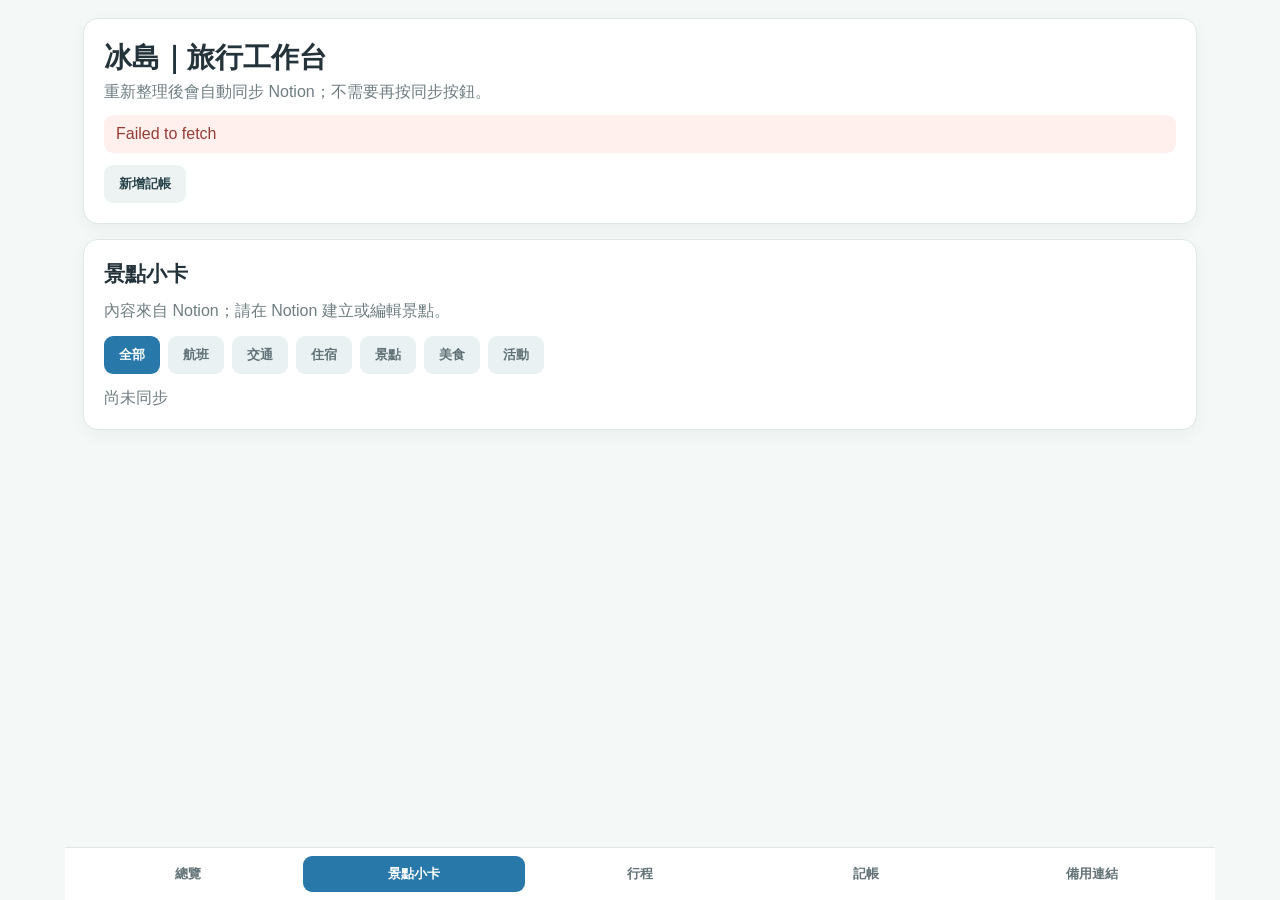
==== commit 5048a949: "Add files via upload" ====
--- a/web/index.html
+++ b/web/index.html
@@ -4,21 +4,23 @@
 <meta charset="utf-8"><meta name="viewport" content="width=device-width,initial-scale=1">
 <title>冰島｜旅行工作台</title>
 <style>
-:root{font-family:-apple-system,BlinkMacSystemFont,"Noto Sans TC","Microsoft JhengHei",sans-serif;color:#24323a;background:#f4f8f7;--blue:#2878aa;--soft:#e9f2f6;--line:#dfe7e5;--red:#b9524b;--green:#3f8769}*{box-sizing:border-box}body{margin:0}.wrap{max-width:1150px;margin:auto;padding:18px}.panel{background:#fff;border:1px solid var(--line);border-radius:15px;padding:20px;margin-bottom:15px;box-shadow:0 5px 18px #21454a0b}h1{margin:0 0 5px;font-size:28px}h2{margin:0 0 13px;font-size:21px}h3{margin:0 0 7px}.muted{color:#6f7d81}.hidden{display:none!important}.row{display:flex;gap:9px;flex-wrap:wrap;align-items:center}.space{justify-content:space-between}.btn{border:0;border-radius:9px;padding:10px 15px;font-weight:700;cursor:pointer;background:var(--blue);color:#fff}.btn.gray{background:#edf3f3;color:#29434a}.btn.red{background:#fff0ee;color:var(--red)}.btn.green{background:#eaf5ee;color:var(--green)}.status{padding:10px 12px;border-radius:9px;background:#edf5f4;color:#285e65;margin:12px 0}.status.error{background:#fff0ee;color:#963d37}.tabs{display:flex;gap:8px;overflow:auto;margin:14px 0}.tab{border:0;background:#eaf1f2;color:#607277;border-radius:9px;padding:10px 15px;font-weight:700;cursor:pointer;white-space:nowrap}.tab.active{background:var(--blue);color:#fff}.section{display:none}.section.active{display:block}.form{display:grid;grid-template-columns:repeat(2,minmax(0,1fr));gap:11px}.field{display:grid;gap:5px}.field.full{grid-column:1/-1}.field label{font-size:13px;color:#68777a;font-weight:700}.field input,.field select,.field textarea{width:100%;border:1px solid var(--line);border-radius:9px;padding:10px;background:#fff;font:inherit}.field textarea{min-height:82px;resize:vertical}.grid{display:grid;grid-template-columns:repeat(4,minmax(0,1fr));gap:13px}.spot-card{cursor:pointer;min-height:130px}.spot-card.expanded{grid-column:1/-1;cursor:default}.spot-summary{min-height:92px}.spot-summary h3{display:inline-block;margin-right:7px}.spot-map{display:block;margin-top:12px;color:var(--blue);white-space:nowrap;overflow:hidden;text-overflow:ellipsis}.expanded-content{display:none}.spot-card.expanded .expanded-content{display:block;margin-top:12px}.card{border:1px solid var(--line);border-radius:12px;padding:15px;background:#fff}.tag{display:inline-block;font-size:12px;border-radius:999px;padding:3px 8px;background:var(--soft);color:#2474a0}.meta{display:grid;gap:5px;font-size:14px;color:#647276;margin-top:10px}.detail{white-space:pre-wrap;background:#f7faf9;border-radius:9px;padding:10px;margin-top:11px;font-size:13px;max-height:180px;overflow:auto}.calendar{border:1px solid var(--line);border-radius:12px;overflow:auto;background:#fff}.calendar-body{display:grid;grid-template-columns:72px minmax(680px,1fr);min-width:752px}.calendar-times{background:#f7faf9;color:#718085;font-size:12px}.calendar-time{height:60px;padding:5px 8px;text-align:right;border-bottom:1px solid var(--line)}.calendar-board{position:relative;min-height:1440px;background:repeating-linear-gradient(to bottom,#fff 0,#fff 59px,var(--line) 60px)}.calendar-slot{height:60px;border-bottom:1px dashed #edf1f0}.calendar-event{position:absolute;left:8px;right:8px;min-height:46px;padding:8px 10px;border-left:4px solid var(--blue);border-radius:9px;background:#eaf4f8;box-shadow:0 2px 6px #21454a18;cursor:grab;overflow:hidden}.calendar-event:active{cursor:grabbing}.calendar-event strong{display:block;font-size:14px}.calendar-event small{display:block;color:#557077;margin-top:3px}.unscheduled{padding:12px;background:#fff8e9;border:1px solid #f0d69a;border-radius:10px;margin-bottom:12px}.unscheduled-event{position:relative;display:inline-block;left:auto;right:auto;top:auto;height:auto!important;margin:6px 6px 0 0}.table-wrap{overflow:auto}.modal{position:fixed;inset:0;background:#17252bcc;display:flex;align-items:center;justify-content:center;padding:18px;z-index:20}.modal.hidden{display:none}.modal-card{width:min(760px,100%);max-height:90vh;overflow:auto;background:#fff;border-radius:15px;padding:20px;box-shadow:0 18px 50px #102b3333}.modal-content{white-space:pre-wrap;line-height:1.7;background:#f7faf9;border-radius:10px;padding:14px;margin-top:14px}.modal-content h2,.modal-content h3,.modal-content h4{margin:16px 0 6px}.modal-content p{margin:6px 0}.currency-buttons{display:flex;gap:8px}.currency-button{flex:1;border:1px solid var(--line);border-radius:9px;padding:11px;background:#fff;color:#52656a;font:inherit;font-weight:700;cursor:pointer}.currency-button.active{background:var(--blue);border-color:var(--blue);color:#fff}.table{width:100%;border-collapse:collapse;min-width:720px}.table th,.table td{padding:10px;border-bottom:1px solid var(--line);text-align:left}.table th{font-size:13px;color:#6b797c;background:#f5f8f8}.timeline{display:grid;gap:9px}.timeline-item{display:grid;grid-template-columns:100px 1fr;gap:11px}.time{padding:12px 0;text-align:right;color:var(--blue);font-weight:800}.timeline-card{border-left:4px solid var(--blue);padding:12px 14px;border-radius:10px;background:#fff;border:1px solid var(--line)}.weather{padding:14px;border:1px solid #cfe1e7;background:#f0f7fa;border-radius:11px;margin-bottom:14px}.login{max-width:560px;margin:70px auto}.small{font-size:13px}@media(max-width:950px){.grid{grid-template-columns:repeat(2,minmax(0,1fr))}}@media(max-width:750px){.grid{grid-template-columns:1fr}.form{grid-template-columns:1fr}.field.full{grid-column:auto}.timeline-item{grid-template-columns:62px 1fr}.time{font-size:13px}}
+:root{font-family:-apple-system,BlinkMacSystemFont,"Noto Sans TC","Microsoft JhengHei",sans-serif;color:#24323a;background:#f4f8f7;--blue:#2878aa;--soft:#e9f2f6;--line:#dfe7e5;--red:#b9524b;--green:#3f8769}*{box-sizing:border-box}body{margin:0}.wrap{max-width:1150px;margin:auto;padding:18px}.panel{background:#fff;border:1px solid var(--line);border-radius:15px;padding:20px;margin-bottom:15px;box-shadow:0 5px 18px #21454a0b}h1{margin:0 0 5px;font-size:28px}h2{margin:0 0 13px;font-size:21px}h3{margin:0 0 7px}.muted{color:#6f7d81}.hidden{display:none!important}.row{display:flex;gap:9px;flex-wrap:wrap;align-items:center}.space{justify-content:space-between}.btn{border:0;border-radius:9px;padding:10px 15px;font-weight:700;cursor:pointer;background:var(--blue);color:#fff}.btn.gray{background:#edf3f3;color:#29434a}.btn.red{background:#fff0ee;color:var(--red)}.btn.green{background:#eaf5ee;color:var(--green)}.status{padding:10px 12px;border-radius:9px;background:#edf5f4;color:#285e65;margin:12px 0}.status.error{background:#fff0ee;color:#963d37}.tabs{display:flex;gap:8px;overflow:auto;margin:14px 0}.tab{border:0;background:#eaf1f2;color:#607277;border-radius:9px;padding:10px 15px;font-weight:700;cursor:pointer;white-space:nowrap}.tab.active{background:var(--blue);color:#fff}.section{display:none}.section.active{display:block}.form{display:grid;grid-template-columns:repeat(2,minmax(0,1fr));gap:11px}.field{display:grid;gap:5px}.field.full{grid-column:1/-1}.field label{font-size:13px;color:#68777a;font-weight:700}.field input,.field select,.field textarea{width:100%;border:1px solid var(--line);border-radius:9px;padding:10px;background:#fff;font:inherit}.field textarea{min-height:82px;resize:vertical}.grid{display:grid;grid-template-columns:repeat(4,minmax(0,1fr));gap:13px}.spot-card{cursor:pointer;min-height:130px}.spot-card.expanded{grid-column:1/-1;cursor:default}.spot-summary{min-height:92px}.spot-summary h3{display:inline-block;margin-right:7px}.spot-map{display:block;margin-top:12px;color:var(--blue);white-space:nowrap;overflow:hidden;text-overflow:ellipsis}.expanded-content{display:none}.spot-card.expanded .expanded-content{display:block;margin-top:12px}.card{border:1px solid var(--line);border-radius:12px;padding:15px;background:#fff}.tag{display:inline-block;font-size:12px;border-radius:999px;padding:3px 8px;background:var(--soft);color:#2474a0}.meta{display:grid;gap:5px;font-size:14px;color:#647276;margin-top:10px}.detail{white-space:pre-wrap;background:#f7faf9;border-radius:9px;padding:10px;margin-top:11px;font-size:13px;max-height:180px;overflow:auto}.calendar{border:1px solid var(--line);border-radius:12px;overflow:auto;background:#fff}.calendar-body{display:grid;grid-template-columns:72px minmax(680px,1fr);min-width:752px}.calendar-times{background:#f7faf9;color:#718085;font-size:12px}.calendar-time{height:60px;padding:5px 8px;text-align:right;border-bottom:1px solid var(--line)}.calendar-board{position:relative;min-height:1440px;background:repeating-linear-gradient(to bottom,#fff 0,#fff 59px,var(--line) 60px)}.calendar-slot{height:60px;border-bottom:1px dashed #edf1f0}.calendar-event{position:absolute;left:8px;right:8px;min-height:46px;padding:8px 10px;border-left:4px solid var(--blue);border-radius:9px;background:#eaf4f8;box-shadow:0 2px 6px #21454a18;cursor:grab;overflow:hidden}.calendar-event:active{cursor:grabbing}.calendar-event strong{display:block;font-size:14px}.calendar-event small{display:block;color:#557077;margin-top:3px}.unscheduled{padding:12px;background:#fff8e9;border:1px solid #f0d69a;border-radius:10px;margin-bottom:12px}.unscheduled-event{position:relative;display:inline-block;left:auto;right:auto;top:auto;height:auto!important;margin:6px 6px 0 0}.table-wrap{overflow:auto}.modal{position:fixed;inset:0;background:#17252bcc;display:flex;align-items:center;justify-content:center;padding:18px;z-index:20}.modal.hidden{display:none}.modal-card{width:min(760px,100%);max-height:90vh;overflow:auto;background:#fff;border-radius:15px;padding:20px;box-shadow:0 18px 50px #102b3333}.modal-content{white-space:pre-wrap;line-height:1.7;background:#f7faf9;border-radius:10px;padding:14px;margin-top:14px}.modal-content h2,.modal-content h3,.modal-content h4{margin:16px 0 6px}.modal-content p{margin:6px 0}.currency-buttons{display:flex;gap:8px}.currency-button{flex:1;border:1px solid var(--line);border-radius:9px;padding:11px;background:#fff;color:#52656a;font:inherit;font-weight:700;cursor:pointer}.currency-button.active{background:var(--blue);border-color:var(--blue);color:#fff}.bottom-nav{position:fixed;left:50%;bottom:0;transform:translateX(-50%);width:min(1150px,100%);display:grid;grid-template-columns:repeat(5,1fr);gap:4px;padding:8px 12px calc(8px + env(safe-area-inset-bottom));background:#ffffffee;border-top:1px solid var(--line);backdrop-filter:blur(10px);z-index:10}.bottom-nav button{border:0;background:transparent;color:#627277;padding:9px 4px;border-radius:9px;font:inherit;font-size:13px;font-weight:700;cursor:pointer}.bottom-nav button.active{background:var(--blue);color:#fff}.overview-grid{display:grid;grid-template-columns:repeat(3,minmax(0,1fr));gap:13px}.overview-list{display:grid;gap:8px}.overview-item{padding:10px;border:1px solid var(--line);border-radius:9px;background:#fff}.todo-list{display:grid;gap:8px;margin-top:14px}.todo-row{display:flex;gap:8px;align-items:center}.todo-row input[type=text]{flex:1;border:1px solid var(--line);border-radius:7px;padding:8px}@media(max-width:750px){.overview-grid{grid-template-columns:1fr}.bottom-nav button{font-size:12px}}.table{width:100%;border-collapse:collapse;min-width:720px}.table th,.table td{padding:10px;border-bottom:1px solid var(--line);text-align:left}.table th{font-size:13px;color:#6b797c;background:#f5f8f8}.timeline{display:grid;gap:9px}.timeline-item{display:grid;grid-template-columns:100px 1fr;gap:11px}.time{padding:12px 0;text-align:right;color:var(--blue);font-weight:800}.timeline-card{border-left:4px solid var(--blue);padding:12px 14px;border-radius:10px;background:#fff;border:1px solid var(--line)}.weather{padding:14px;border:1px solid #cfe1e7;background:#f0f7fa;border-radius:11px;margin-bottom:14px}.login{max-width:560px;margin:70px auto}.small{font-size:13px}@media(max-width:950px){.grid{grid-template-columns:repeat(2,minmax(0,1fr))}}@media(max-width:750px){.grid{grid-template-columns:1fr}.form{grid-template-columns:1fr}.field.full{grid-column:auto}.timeline-item{grid-template-columns:62px 1fr}.time{font-size:13px}}
 </style>
 </head>
 <body>
 <div class="wrap">
 <section id="appPanel"><div class="panel"><div class="row space"><div><h1>冰島｜旅行工作台</h1><div class="muted">重新整理後會自動同步 Notion；不需要再按同步按鈕。</div></div></div><div id="status" class="status">尚未同步</div><button id="addExpenseJump" class="btn gray">新增記帳</button></div>
-<nav class="tabs"><button class="tab active" data-tab="spots">景點小卡</button><button class="tab" data-tab="schedule">行事曆</button><button class="tab" data-tab="expenses">記帳</button><button class="tab" data-tab="day1">D1</button><button class="tab" data-tab="day2">D2</button><button class="tab" data-tab="day3">D3</button><button class="tab" data-tab="day4">D4</button><button class="tab" data-tab="day5">D5</button><button class="tab" data-tab="day6">D6</button><button class="tab" data-tab="day7">D7</button><button class="tab" data-tab="day8">D8</button><button class="tab" data-tab="day9">D9</button><button class="tab" data-tab="day10">D10</button></nav>
-<section id="spots" class="section active"><div class="panel"><div class="row space"><div><h2>景點小卡</h2><div class="muted">內容來自 Notion；請在 Notion 建立或編輯景點。</div></div></div><div id="travelList" class="grid" style="margin-top:14px"><div class="muted">尚未同步</div></div></div></section>
+<nav id="itineraryNav" class="tabs hidden"><button class="tab active" data-itinerary-tab="schedule">行事曆</button><button class="tab" data-itinerary-tab="day1">D1</button><button class="tab" data-itinerary-tab="day2">D2</button><button class="tab" data-itinerary-tab="day3">D3</button><button class="tab" data-itinerary-tab="day4">D4</button><button class="tab" data-itinerary-tab="day5">D5</button><button class="tab" data-itinerary-tab="day6">D6</button><button class="tab" data-itinerary-tab="day7">D7</button><button class="tab" data-itinerary-tab="day8">D8</button><button class="tab" data-itinerary-tab="day9">D9</button><button class="tab" data-itinerary-tab="day10">D10</button></nav>
+<section id="overview" class="section"><div class="panel"><h2>總覽</h2><div class="muted">航班、住宿與所有旅行路線都來自 Notion「行程規劃」資料庫。</div><div id="overviewGrid" class="overview-grid" style="margin-top:14px"></div></div></section>
+<section id="spots" class="section active"><div class="panel"><div class="row space"><div><h2>景點小卡</h2><div class="muted">內容來自 Notion；請在 Notion 建立或編輯景點。</div></div></div><div id="spotFilters" class="tabs" style="margin:14px 0 0"><button class="tab active" data-spot-filter="全部">全部</button><button class="tab" data-spot-filter="航班">航班</button><button class="tab" data-spot-filter="交通">交通</button><button class="tab" data-spot-filter="住宿">住宿</button><button class="tab" data-spot-filter="景點">景點</button><button class="tab" data-spot-filter="美食">美食</button><button class="tab" data-spot-filter="活動">活動</button></div><div id="travelList" class="grid" style="margin-top:14px"><div class="muted">尚未同步</div></div></div></section>
 <section id="schedule" class="section"><div class="panel"><div class="row space"><div><h2>行事曆</h2><div class="muted">拖曳景點小卡到新的時間格，放開後會自動更新 Notion。</div></div><div class="row"><button id="prevDay" class="btn gray" type="button">前一天</button><input id="dateFilter" type="date"><button id="nextDay" class="btn gray" type="button">後一天</button></div></div><div id="weather" class="weather hidden"></div><div id="calendar" class="calendar" style="margin-top:14px"></div></div></section>
 <section id="expenses" class="section"><div class="panel"><div class="row space"><div><h2>記帳</h2><div class="muted">新增後會直接寫入 Notion，記帳時間由 Notion 自動記錄。</div></div><div class="row"><button id="exportCsv" class="btn gray">匯出 CSV</button><button id="exportXls" class="btn gray">匯出 Excel</button></div></div><form id="expenseForm" class="form" style="margin-top:14px"><div class="field full"><label>項目<input id="expenseName" required placeholder="例如：租車費、咖啡、門票"></label></div><div class="field full"><label>幣別</label><div class="currency-buttons"><button class="currency-button active" type="button" data-currency="TWD">NTD</button><button class="currency-button" type="button" data-currency="ISK">ISK</button></div><input id="expenseCurrency" type="hidden" value="TWD"></div><div class="field"><label>金額<input id="expenseOriginal" type="number" min="0" step="0.01" required></label><input id="expenseTwd" type="hidden"><span id="exchangeHint" class="small muted">NTD 會直接記錄；ISK 會自動換算台幣。</span></div><div class="field"><label>類別<select id="expenseCategory"><option>婚禮</option><option>交通</option><option>住宿</option><option>機票</option><option>餐飲</option><option>景點／活動</option><option>購物</option><option>其他</option></select></label></div><div class="field full"><button class="btn green" type="submit">儲存</button></div></form></div><div class="panel"><div class="table-wrap"><table class="table"><thead><tr><th>項目</th><th>類別</th><th>原幣別</th><th>原始金額</th><th>台幣估算</th><th>付款方式</th><th>記帳時間</th></tr></thead><tbody id="expenseList"><tr><td colspan="7" class="muted">尚未同步</td></tr></tbody></table></div></div></section>
-<section id="day1" class="section day-section"><div class="panel"><div class="row space"><div><h2>D1 行程</h2><div id="day1Label" class="muted">等待同步資料</div></div></div><div id="day1Weather" class="weather hidden"></div><div id="day1List" class="grid" style="margin-top:14px"></div></div></section><section id="day2" class="section day-section"><div class="panel"><div class="row space"><div><h2>D2 行程</h2><div id="day2Label" class="muted">等待同步資料</div></div></div><div id="day2Weather" class="weather hidden"></div><div id="day2List" class="grid" style="margin-top:14px"></div></div></section><section id="day3" class="section day-section"><div class="panel"><div class="row space"><div><h2>D3 行程</h2><div id="day3Label" class="muted">等待同步資料</div></div></div><div id="day3Weather" class="weather hidden"></div><div id="day3List" class="grid" style="margin-top:14px"></div></div></section><section id="day4" class="section day-section"><div class="panel"><div class="row space"><div><h2>D4 行程</h2><div id="day4Label" class="muted">等待同步資料</div></div></div><div id="day4Weather" class="weather hidden"></div><div id="day4List" class="grid" style="margin-top:14px"></div></div></section><section id="day5" class="section day-section"><div class="panel"><div class="row space"><div><h2>D5 行程</h2><div id="day5Label" class="muted">等待同步資料</div></div></div><div id="day5Weather" class="weather hidden"></div><div id="day5List" class="grid" style="margin-top:14px"></div></div></section><section id="day6" class="section day-section"><div class="panel"><div class="row space"><div><h2>D6 行程</h2><div id="day6Label" class="muted">等待同步資料</div></div></div><div id="day6Weather" class="weather hidden"></div><div id="day6List" class="grid" style="margin-top:14px"></div></div></section><section id="day7" class="section day-section"><div class="panel"><div class="row space"><div><h2>D7 行程</h2><div id="day7Label" class="muted">等待同步資料</div></div></div><div id="day7Weather" class="weather hidden"></div><div id="day7List" class="grid" style="margin-top:14px"></div></div></section><section id="day8" class="section day-section"><div class="panel"><div class="row space"><div><h2>D8 行程</h2><div id="day8Label" class="muted">等待同步資料</div></div></div><div id="day8Weather" class="weather hidden"></div><div id="day8List" class="grid" style="margin-top:14px"></div></div></section><section id="day9" class="section day-section"><div class="panel"><div class="row space"><div><h2>D9 行程</h2><div id="day9Label" class="muted">等待同步資料</div></div></div><div id="day9Weather" class="weather hidden"></div><div id="day9List" class="grid" style="margin-top:14px"></div></div></section><section id="day10" class="section day-section"><div class="panel"><div class="row space"><div><h2>D10 行程</h2><div id="day10Label" class="muted">等待同步資料</div></div></div><div id="day10Weather" class="weather hidden"></div><div id="day10List" class="grid" style="margin-top:14px"></div></div></section></section>
+<section id="day1" class="section day-section"><div class="panel"><div class="row space"><div><h2>D1 行程</h2><div id="day1Label" class="muted">等待同步資料</div></div></div><div id="day1Weather" class="weather hidden"></div><div id="day1List" class="grid" style="margin-top:14px"></div><div id="day1Todo" class="todo-list"></div></div></section><section id="day2" class="section day-section"><div class="panel"><div class="row space"><div><h2>D2 行程</h2><div id="day2Label" class="muted">等待同步資料</div></div></div><div id="day2Weather" class="weather hidden"></div><div id="day2List" class="grid" style="margin-top:14px"></div><div id="day2Todo" class="todo-list"></div></div></section><section id="day3" class="section day-section"><div class="panel"><div class="row space"><div><h2>D3 行程</h2><div id="day3Label" class="muted">等待同步資料</div></div></div><div id="day3Weather" class="weather hidden"></div><div id="day3List" class="grid" style="margin-top:14px"></div><div id="day3Todo" class="todo-list"></div></div></section><section id="day4" class="section day-section"><div class="panel"><div class="row space"><div><h2>D4 行程</h2><div id="day4Label" class="muted">等待同步資料</div></div></div><div id="day4Weather" class="weather hidden"></div><div id="day4List" class="grid" style="margin-top:14px"></div><div id="day4Todo" class="todo-list"></div></div></section><section id="day5" class="section day-section"><div class="panel"><div class="row space"><div><h2>D5 行程</h2><div id="day5Label" class="muted">等待同步資料</div></div></div><div id="day5Weather" class="weather hidden"></div><div id="day5List" class="grid" style="margin-top:14px"></div><div id="day5Todo" class="todo-list"></div></div></section><section id="day6" class="section day-section"><div class="panel"><div class="row space"><div><h2>D6 行程</h2><div id="day6Label" class="muted">等待同步資料</div></div></div><div id="day6Weather" class="weather hidden"></div><div id="day6List" class="grid" style="margin-top:14px"></div><div id="day6Todo" class="todo-list"></div></div></section><section id="day7" class="section day-section"><div class="panel"><div class="row space"><div><h2>D7 行程</h2><div id="day7Label" class="muted">等待同步資料</div></div></div><div id="day7Weather" class="weather hidden"></div><div id="day7List" class="grid" style="margin-top:14px"></div><div id="day7Todo" class="todo-list"></div></div></section><section id="day8" class="section day-section"><div class="panel"><div class="row space"><div><h2>D8 行程</h2><div id="day8Label" class="muted">等待同步資料</div></div></div><div id="day8Weather" class="weather hidden"></div><div id="day8List" class="grid" style="margin-top:14px"></div><div id="day8Todo" class="todo-list"></div></div></section><section id="day9" class="section day-section"><div class="panel"><div class="row space"><div><h2>D9 行程</h2><div id="day9Label" class="muted">等待同步資料</div></div></div><div id="day9Weather" class="weather hidden"></div><div id="day9List" class="grid" style="margin-top:14px"></div><div id="day9Todo" class="todo-list"></div></div></section><section id="day10" class="section day-section"><div class="panel"><div class="row space"><div><h2>D10 行程</h2><div id="day10Label" class="muted">等待同步資料</div></div></div><div id="day10Weather" class="weather hidden"></div><div id="day10List" class="grid" style="margin-top:14px"></div><div id="day10Todo" class="todo-list"></div></div></section></section>
+<section id="links" class="section"><div class="panel"><h2>特殊備用連結</h2><p class="muted">目前先集中顯示 Notion 行程資料中的連結；之後可再補上保險、教堂、租車與緊急聯絡資訊。</p><div id="specialLinks" class="overview-list" style="margin-top:14px"></div></div></section><nav id="bottomNav" class="bottom-nav"><button data-main-tab="overview">總覽</button><button data-main-tab="spots" class="active">景點小卡</button><button data-main-tab="schedule">行程</button><button data-main-tab="expenses">記帳</button><button data-main-tab="links">備用連結</button></nav>
 <div id="spotModal" class="modal hidden" role="dialog" aria-modal="true" aria-labelledby="spotModalTitle"><div class="modal-card"><div class="row space"><div><h2 id="spotModalTitle">景點說明</h2><div id="spotModalMeta" class="muted"></div></div><button id="closeSpotModal" class="btn gray" type="button">關閉</button></div><a id="spotModalMap" class="btn" href="#" target="_blank" rel="noreferrer" style="display:inline-block;margin-top:12px">開啟地標導航</a><div id="spotModalBody" class="modal-content"></div></div></div>
 <script src="./config.js"></script>
 <script>
-const C=window.ICELAND_APP_CONFIG||{};let travel=[],expenses=[];const $=id=>document.getElementById(id),esc=v=>String(v??'').replace(/[&<>"']/g,c=>({'&':'&amp;','<':'&lt;','>':'&gt;','"':'&quot;',"'":'&#39;'}[c]));const show=(id,on)=>$(id).classList.toggle('hidden',!on);function status(t,error=false){$('status').textContent=t;$('status').className='status'+(error?' error':'')}
+const C=window.ICELAND_APP_CONFIG||{};let travel=[],expenses=[],activeSpotFilter='全部';const $=id=>document.getElementById(id),esc=v=>String(v??'').replace(/[&<>"']/g,c=>({'&':'&amp;','<':'&lt;','>':'&gt;','"':'&quot;',"'":'&#39;'}[c]));const show=(id,on)=>$(id).classList.toggle('hidden',!on);function status(t,error=false){$('status').textContent=t;$('status').className='status'+(error?' error':'')}
 async function api(kind,method='GET',body,params={}){const u=new URL(C.syncFunctionUrl);u.searchParams.set('kind',kind);for(const [k,v] of Object.entries(params))u.searchParams.set(k,v);const headers={apikey:C.supabasePublishableKey,'Content-Type':'application/json'};const r=await fetch(u,{method,headers,body:body?JSON.stringify(body):undefined});const j=await r.json();if(!r.ok||j.ok===false)throw Error(j.error||`同步失敗（${r.status}）`);return j}
 function p(r,n){return (r.properties||{})[n]}
 function dateOf(r){return p(r,'Time')?.start||''}
@@ -36,17 +38,21 @@
 function markdownToHtml(text){const lines=esc(text||'Notion 尚未填寫詳細內容。').split('\n');return lines.map(line=>{if(/^### /.test(line))return `<h4>${line.slice(4)}</h4>`;if(/^## /.test(line))return `<h3>${line.slice(3)}</h3>`;if(/^# /.test(line))return `<h2>${line.slice(2)}</h2>`;if(/^[-*] /.test(line))return `<p>• ${line.slice(2)}</p>`;return line?`<p>${line}</p>`:'<br>'}).join('')}
 function openSpotModal(id){const r=travel.find(x=>x.id===id);if(!r)return;$('spotModalTitle').textContent=p(r,'Name')||'景點說明';$('spotModalMeta').textContent=`${p(r,'標籤')||'未分類'}${dateOf(r)?` · ${dayOf(r)} ${timeLabel(dateOf(r))}`:''}`;$('spotModalBody').innerHTML=markdownToHtml(r.content);const link=$('spotModalMap');link.href=mapUrl(r);link.classList.toggle('hidden',mapUrl(r)==='#');$('spotModal').classList.remove('hidden')}
 function closeSpotModal(){$('spotModal').classList.add('hidden')}
-function renderTravel(){const list=$('travelList');list.innerHTML=travel.length?travel.map(r=>spotCard(r,true)).join(''):'<div class="muted">目前沒有景點資料。</div>'}
+function renderOverview(){const groups=[['航班',travel.filter(r=>p(r,'標籤')==='航班')],['住宿',travel.filter(r=>p(r,'標籤')==='住宿')],['所有旅行路線',travel.filter(r=>['路線','交通'].includes(p(r,'標籤')))]];$('overviewGrid').innerHTML=groups.map(([title,rows])=>`<article class="card"><h3>${esc(title)}</h3><div class="overview-list">${rows.length?rows.map(r=>`<div class="overview-item"><strong>${esc(p(r,'Name')||'未命名')}</strong><div class="small muted">${esc(dateOf(r)?`${dayOf(r)} ${timeLabel(dateOf(r))}`:'待補充')}</div></div>`).join(''):'<div class="muted">尚未建立資料</div>'}</div></article>`).join('')}
+function renderSpecialLinks(){const rows=travel.filter(r=>p(r,'Google Maps 連結'));$('specialLinks').innerHTML=rows.length?rows.map(r=>`<a class="overview-item" href="${esc(mapUrl(r))}" target="_blank" rel="noreferrer"><strong>${esc(p(r,'Name')||'未命名')}</strong><div class="small muted">開啟連結</div></a>`).join(''):'<div class="muted">目前尚未有備用連結。</div>'}
+function todoKey(day){return `iceland-todos-${day}`}
+function renderTodoList(day){const box=$(`day${day}Todo`);if(!box)return;let todos=[];try{todos=JSON.parse(localStorage.getItem(todoKey(day))||'[]')}catch{}if(!todos.length)todos=[{done:false,text:''},{done:false,text:''},{done:false,text:''}];box.innerHTML=`<h3>當日待辦事項</h3>${todos.map((todo,i)=>`<label class="todo-row"><input type="checkbox" data-todo-day="${day}" data-todo-index="${i}" ${todo.done?'checked':''}><input type="text" placeholder="新增待辦事項" value="${esc(todo.text)}" data-todo-day="${day}" data-todo-index="${i}"></label>`).join('')}`;box.querySelectorAll('[data-todo-day]').forEach(input=>input.addEventListener('input',()=>{const items=[...box.querySelectorAll('.todo-row')].map(row=>({done:row.querySelector('input[type=checkbox]').checked,text:row.querySelector('input[type=text]').value}));localStorage.setItem(todoKey(day),JSON.stringify(items))}))}
+function renderTravel(){const list=$('travelList');const rows=activeSpotFilter==='全部'?travel:travel.filter(r=>p(r,'標籤')===activeSpotFilter);list.innerHTML=rows.length?rows.map(r=>spotCard(r,true)).join(''):`<div class="muted">目前沒有「${esc(activeSpotFilter)}」資料。</div>`}
 function renderDayCards(target,rows){target.innerHTML=rows.length?rows.map(r=>spotCard(r,false)).join(''):'<div class="muted">這天沒有已排定的景點。</div>'}
 function calendarHtml(rows,unscheduled=[]){const times=Array.from({length:25},(_,i)=>`<div class="calendar-time">${pad(i)}:00</div>`).join('');const slots=Array.from({length:24},(_,i)=>`<div class="calendar-slot" data-time="${i*60}" title="拖曳景點到 ${pad(i)}:00"></div>`).join('');const events=rows.map(r=>{const start=timeMinutes(dateOf(r));if(start===null)return '';const end=timeMinutes(endOf(r));const duration=Math.max(45,(end===null?start+60:end)-start);const top=Math.max(0,start);const height=Math.min(1420-top,Math.max(46,duration));return `<article class="calendar-event" draggable="true" data-record-id="${esc(r.id)}" style="top:${top}px;height:${height}px" title="拖曳到其他時間格"><strong>${esc(p(r,'Name')||'未命名景點')}</strong><small>${esc(timeLabel(dateOf(r)))} · ${esc(p(r,'地點')?.name||p(r,'地點')?.address||'未填地點')}</small></article>`}).join('');const loose=unscheduled.map(r=>`<article class="calendar-event unscheduled-event" draggable="true" data-record-id="${esc(r.id)}"><strong>${esc(p(r,'Name')||'未命名景點')}</strong><small>尚未排時間</small></article>`).join('');return `${loose?`<div class="unscheduled"><strong>尚未排入時間</strong><div class="small muted">把下面的景點拖到時間格，就會更新 Notion。</div><div>${loose}</div></div>`:''}<div class="calendar-body"><div class="calendar-times">${times}</div><div class="calendar-board">${slots}${events}</div></div>`}
 function bindCalendar(target,editable=true){if(!editable)return;target.querySelectorAll('.calendar-event[draggable="true"]').forEach(card=>card.addEventListener('dragstart',e=>{e.dataTransfer.setData('text/plain',card.dataset.recordId);e.dataTransfer.effectAllowed='move'}));target.querySelectorAll('.calendar-slot').forEach(slot=>{slot.addEventListener('dragover',e=>{e.preventDefault();e.dataTransfer.dropEffect='move'});slot.addEventListener('drop',async e=>{e.preventDefault();const id=e.dataTransfer.getData('text/plain');if(id)await moveEvent(id,slot.dataset.time)})})}
 function renderCalendar(target,rows,unscheduled=[],editable=true){target.innerHTML=calendarHtml(rows,unscheduled);bindCalendar(target,editable)}
 function renderSchedule(){const filter=$('dateFilter').value;const rows=travel.filter(r=>dayOf(r)===filter).sort((a,b)=>dateOf(a).localeCompare(dateOf(b)));const unscheduled=travel.filter(r=>!dateOf(r));renderCalendar($('calendar'),rows,unscheduled);loadWeather(rows,filter,'weather')}
-function renderDailyPages(){const first=firstTravelDate();for(let i=1;i<=10;i++){const target=$(`day${i}List`),label=$(`day${i}Label`),weatherId=`day${i}Weather`;if(!target)continue;if(!first){label.textContent='尚未有日期資料';renderDayCards(target,[]);loadWeather([], '',weatherId);continue}const date=datePlus(first,i-1),rows=travel.filter(r=>dayOf(r)===date).sort((a,b)=>dateOf(a).localeCompare(dateOf(b)));label.textContent=`${date} · ${rows.length} 筆行程`;renderDayCards(target,rows);loadWeather(rows,date,weatherId)}}
+function renderDailyPages(){const first=firstTravelDate();for(let i=1;i<=10;i++){const target=$(`day${i}List`),label=$(`day${i}Label`),weatherId=`day${i}Weather`;if(!target)continue;if(!first){label.textContent='尚未有日期資料';renderDayCards(target,[]);renderTodoList(i);loadWeather([], '',weatherId);continue}const date=datePlus(first,i-1),rows=travel.filter(r=>dayOf(r)===date).sort((a,b)=>dateOf(a).localeCompare(dateOf(b)));label.textContent=`${date} · ${rows.length} 筆行程`;renderDayCards(target,rows);renderTodoList(i);loadWeather(rows,date,weatherId)}}
 async function loadWeather(rows,filter,boxId='weather'){const box=$(boxId);const row=rows[0];const date=(filter||'').slice(0,10);const place=row?((p(row,'地點')?.address||p(row,'地點')?.name||p(row,'Name')||'')):'';box.classList.remove('hidden');if(!date){box.textContent='尚未有可查詢的日期：請先在 Notion 行程規劃的 Time 欄位填入日期。';return}if(!place){box.textContent=`${date} 尚未有地點，請先在當日行程填入「地點」。`;return}try{box.textContent='正在查詢當地天氣…';const g=await fetch(`https://geocoding-api.open-meteo.com/v1/search?name=${encodeURIComponent(place)}&count=1&language=zh&format=json`).then(r=>r.json());const hit=g.results?.[0];if(!hit)throw Error('找不到地點座標');const f=await fetch(`https://api.open-meteo.com/v1/forecast?latitude=${hit.latitude}&longitude=${hit.longitude}&daily=weather_code,temperature_2m_max,temperature_2m_min,precipitation_probability_max,windspeed_10m_max&timezone=auto&start_date=${date}&end_date=${date}`).then(r=>r.json());if(f.error||!f.daily?.time?.length)throw Error('這個日期太遠，Open-Meteo 目前沒有預報資料');box.innerHTML=`<strong>${esc(date)} 天氣</strong> · ${esc(hit.name||place)}<br>最高 ${esc(f.daily.temperature_2m_max?.[0])}°C／最低 ${esc(f.daily.temperature_2m_min?.[0])}°C · 降雨機率 ${esc(f.daily.precipitation_probability_max?.[0])}% · 最大風速 ${esc(f.daily.windspeed_10m_max?.[0])} km/h<br><span class="small">資料來源：Open-Meteo；遠期日期可能沒有預報，出發前請再次確認。</span>`}catch(e){box.textContent=`${date} 的天氣目前無法取得：${e.message}`}}
 async function moveEvent(id,targetMinutes){const r=travel.find(x=>x.id===id);const day=$('dateFilter').value||dayOf(r);if(!r||!day)return;const oldStart=timeMinutes(dateOf(r));const oldEnd=timeMinutes(endOf(r));const duration=oldStart!==null&&oldEnd!==null&&oldEnd>oldStart?oldEnd-oldStart:60;const start=Number(targetMinutes);const newStart=notionStamp(day,start);const endMinute=Math.min(1439,start+duration);const newEnd=notionStamp(day,endMinute);try{status('正在更新行程時間…');await api('travel','PATCH',{id,properties:{Time:{start:newStart,end:newEnd}}});await syncTravel();status('行程時間已更新到 Notion')}catch(e){status(e.message,true)}}
 function renderExpenses(){const b=$('expenseList');b.innerHTML=expenses.length?expenses.map(r=>`<tr><td>${esc(p(r,'Name'))}</td><td>${esc(p(r,'類別'))}</td><td>${esc(p(r,'原幣別'))}</td><td>${esc(p(r,'原始金額')??'')}</td><td>${esc(p(r,'台幣估算')??'')}</td><td>${esc(p(r,'付款方式'))}</td><td>${esc(p(r,'記帳時間')||'')}</td></tr>`).join(''):'<tr><td colspan="7" class="muted">目前沒有費用資料。</td></tr>'}
-async function syncTravel(){try{travel=(await api('travel','GET',undefined,{content:'true'})).records||[];if(!$('dateFilter').value&&firstTravelDate())$('dateFilter').value=firstTravelDate();renderTravel();renderSchedule();renderDailyPages()}catch(e){status(e.message,true);throw e}}
+async function syncTravel(){try{travel=(await api('travel','GET',undefined,{content:'true'})).records||[];if(!$('dateFilter').value&&firstTravelDate())$('dateFilter').value=firstTravelDate();renderTravel();renderOverview();renderSpecialLinks();renderSchedule();renderDailyPages()}catch(e){status(e.message,true);throw e}}
 async function syncExpenses(){try{expenses=(await api('expenses','GET',undefined,{content:'false'})).records||[];renderExpenses()}catch(e){status(e.message,true)}}
 async function syncAll(){try{status('正在自動同步資料…');await syncTravel();await syncExpenses();status(`同步完成：${travel.length} 筆景點、${expenses.length} 筆費用`)}catch(e){status(e.message,true)}}
 async function addExpense(e){e.preventDefault();try{status('正在寫入 Notion…');await convertToTwd();if(!$('expenseOriginal').value)throw Error('請輸入金額');await api('expenses','POST',{properties:{Name:$('expenseName').value,類別:$('expenseCategory').value,原幣別:$('expenseCurrency').value,原始金額:Number($('expenseOriginal').value),台幣估算:Number($('expenseTwd').value||0)}});$('expenseForm').reset();$('expenseCurrency').value='TWD';document.querySelectorAll('[data-currency]').forEach(x=>x.classList.toggle('active',x.dataset.currency==='TWD'));$('expenseTwd').value='';$('exchangeHint').textContent='NTD 會直接記錄；ISK 會自動換算台幣。';await syncExpenses();status('記帳已儲存')}catch(e){status(e.message,true)}}
@@ -54,5 +60,6 @@
 function exportCsv(){const rows=[['項目','類別','原幣別','原始金額','台幣估算','付款方式','記帳時間'],...expenses.map(r=>[p(r,'Name'),p(r,'類別'),p(r,'原幣別'),p(r,'原始金額'),p(r,'台幣估算'),p(r,'付款方式'),p(r,'記帳時間')||''])];download('冰島費用紀錄.csv','\ufeff'+rows.map(x=>x.map(v=>'"'+String(v??'').replaceAll('"','""')+'"').join(',')).join('\n'),'text/csv;charset=utf-8')}
 function exportXls(){const rows=expenses.map(r=>`<tr><td>${esc(p(r,'Name'))}</td><td>${esc(p(r,'類別'))}</td><td>${esc(p(r,'原幣別'))}</td><td>${esc(p(r,'原始金額'))}</td><td>${esc(p(r,'台幣估算'))}</td><td>${esc(p(r,'付款方式'))}</td><td>${esc(p(r,'記帳時間')||'')}</td></tr>`).join('');download('冰島費用紀錄.xls','<meta charset="UTF-8"><table border="1"><tr><th>項目</th><th>類別</th><th>原幣別</th><th>原始金額</th><th>台幣估算</th><th>付款方式</th><th>記帳時間</th></tr>'+rows+'</table>','application/vnd.ms-excel;charset=utf-8')}
 let rateTimer;async function convertToTwd(){const currency=$('expenseCurrency').value;const amount=Number($('expenseOriginal').value);if(!amount){$('expenseTwd').value='';$('exchangeHint').textContent='輸入原始金額後自動換算';return}if(currency==='TWD'){$('expenseTwd').value=amount;$('exchangeHint').textContent='TWD 直接採用原始金額';return}try{$('exchangeHint').textContent='正在取得最新匯率…';const j=await fetch(`https://api.frankfurter.app/latest?from=${currency}&to=TWD`).then(r=>r.json());const rate=Number(j.rates?.TWD);if(!rate)throw Error('找不到匯率');$('expenseTwd').value=Math.round(amount*rate);$('exchangeHint').textContent=`1 ${currency} ≈ ${rate.toFixed(4)} TWD；匯率來源：Frankfurter`;}catch(e){$('exchangeHint').textContent='匯率取得失敗，請稍後再試';status('台幣換算失敗：'+e.message,true)}}$('expenseCurrency').onchange=convertToTwd;document.querySelectorAll('[data-currency]').forEach(button=>button.onclick=()=>{document.querySelectorAll('[data-currency]').forEach(x=>x.classList.toggle('active',x===button));$('expenseCurrency').value=button.dataset.currency;convertToTwd()});$('expenseOriginal').oninput=()=>{clearTimeout(rateTimer);rateTimer=setTimeout(convertToTwd,350)};
-$('expenseForm').onsubmit=addExpense;$('dateFilter').onchange=renderSchedule;$('prevDay').onclick=()=>{const d=$('dateFilter').value;if(d){$('dateFilter').value=datePlus(d,-1);renderSchedule()}};$('nextDay').onclick=()=>{const d=$('dateFilter').value;if(d){$('dateFilter').value=datePlus(d,1);renderSchedule()}};$('exportCsv').onclick=exportCsv;$('exportXls').onclick=exportXls;$('addExpenseJump').onclick=()=>document.querySelector('[data-tab=\"expenses\"]').click();document.addEventListener('click',async e=>{const card=e.target.closest('[data-spot-card]');if(card&&!e.target.closest('a,button,input,select,textarea')){openSpotModal(card.dataset.spotId);return}const t=e.target.closest('[data-tab]');if(!t)return;document.querySelectorAll('.tab').forEach(x=>x.classList.toggle('active',x===t));document.querySelectorAll('.section').forEach(x=>x.classList.toggle('active',x.id===t.dataset.tab));if(t.dataset.tab==='schedule')renderSchedule();if(t.dataset.tab.startsWith('day'))renderDailyPages()});$('closeSpotModal').onclick=closeSpotModal;$('spotModal').onclick=e=>{if(e.target.id==='spotModal')closeSpotModal()};syncAll()
+function showPage(id){document.querySelectorAll('.section').forEach(x=>x.classList.remove('active'));const page=$(id);if(page)page.classList.add('active');const itinerary=id==='schedule'||id.startsWith('day');$('itineraryNav').classList.toggle('hidden',!itinerary);const main=id.startsWith('day')?'schedule':id;document.querySelectorAll('[data-main-tab]').forEach(x=>x.classList.toggle('active',x.dataset.mainTab===main));if(id==='schedule')renderSchedule();if(id.startsWith('day'))renderDailyPages()}
+$('expenseForm').onsubmit=addExpense;$('dateFilter').onchange=renderSchedule;$('prevDay').onclick=()=>{const d=$('dateFilter').value;if(d){$('dateFilter').value=datePlus(d,-1);renderSchedule()}};$('nextDay').onclick=()=>{const d=$('dateFilter').value;if(d){$('dateFilter').value=datePlus(d,1);renderSchedule()}};$('exportCsv').onclick=exportCsv;$('exportXls').onclick=exportXls;$('addExpenseJump').onclick=()=>showPage('expenses');document.addEventListener('click',async e=>{const filter=e.target.closest('[data-spot-filter]');if(filter){activeSpotFilter=filter.dataset.spotFilter;document.querySelectorAll('[data-spot-filter]').forEach(x=>x.classList.toggle('active',x===filter));renderTravel();return}const card=e.target.closest('[data-spot-card]');if(card&&!e.target.closest('a,button,input,select,textarea')){openSpotModal(card.dataset.spotId);return}const main=e.target.closest('[data-main-tab]');if(main){showPage(main.dataset.mainTab);return}const itinerary=e.target.closest('[data-itinerary-tab]');if(itinerary){showPage(itinerary.dataset.itineraryTab);return}});$('closeSpotModal').onclick=closeSpotModal;$('spotModal').onclick=e=>{if(e.target.id==='spotModal')closeSpotModal()};showPage('spots');syncAll()
 </script></body></html>
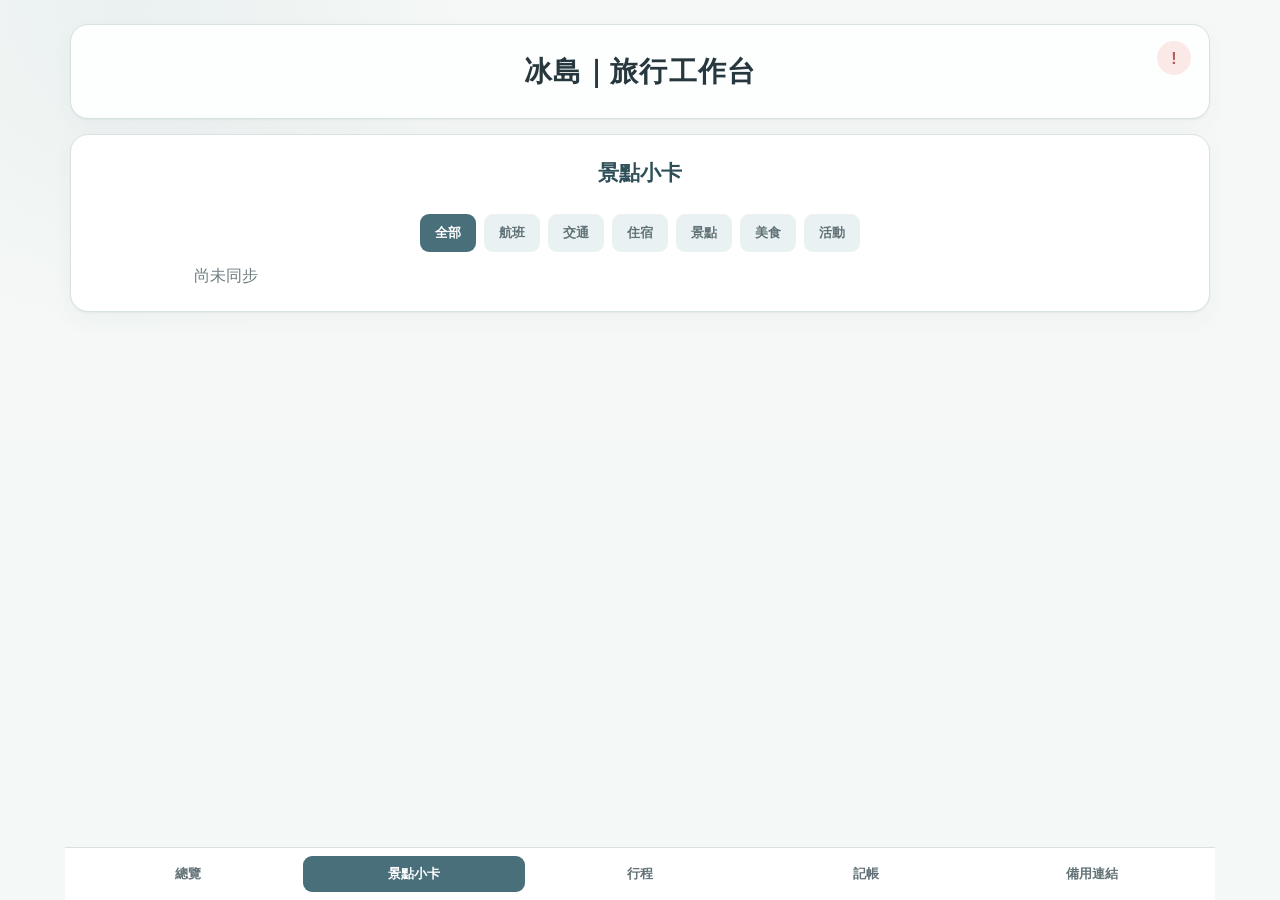
==== commit b789f975: "Add files via upload" ====
--- a/web/index.html
+++ b/web/index.html
@@ -1,65 +1,361 @@
 <!doctype html>
 <html lang="zh-Hant">
-<head>
-<meta charset="utf-8"><meta name="viewport" content="width=device-width,initial-scale=1">
-<title>冰島｜旅行工作台</title>
-<style>
-:root{font-family:-apple-system,BlinkMacSystemFont,"Noto Sans TC","Microsoft JhengHei",sans-serif;color:#24323a;background:#f4f8f7;--blue:#2878aa;--soft:#e9f2f6;--line:#dfe7e5;--red:#b9524b;--green:#3f8769}*{box-sizing:border-box}body{margin:0}.wrap{max-width:1150px;margin:auto;padding:18px}.panel{background:#fff;border:1px solid var(--line);border-radius:15px;padding:20px;margin-bottom:15px;box-shadow:0 5px 18px #21454a0b}h1{margin:0 0 5px;font-size:28px}h2{margin:0 0 13px;font-size:21px}h3{margin:0 0 7px}.muted{color:#6f7d81}.hidden{display:none!important}.row{display:flex;gap:9px;flex-wrap:wrap;align-items:center}.space{justify-content:space-between}.btn{border:0;border-radius:9px;padding:10px 15px;font-weight:700;cursor:pointer;background:var(--blue);color:#fff}.btn.gray{background:#edf3f3;color:#29434a}.btn.red{background:#fff0ee;color:var(--red)}.btn.green{background:#eaf5ee;color:var(--green)}.status{padding:10px 12px;border-radius:9px;background:#edf5f4;color:#285e65;margin:12px 0}.status.error{background:#fff0ee;color:#963d37}.tabs{display:flex;gap:8px;overflow:auto;margin:14px 0}.tab{border:0;background:#eaf1f2;color:#607277;border-radius:9px;padding:10px 15px;font-weight:700;cursor:pointer;white-space:nowrap}.tab.active{background:var(--blue);color:#fff}.section{display:none}.section.active{display:block}.form{display:grid;grid-template-columns:repeat(2,minmax(0,1fr));gap:11px}.field{display:grid;gap:5px}.field.full{grid-column:1/-1}.field label{font-size:13px;color:#68777a;font-weight:700}.field input,.field select,.field textarea{width:100%;border:1px solid var(--line);border-radius:9px;padding:10px;background:#fff;font:inherit}.field textarea{min-height:82px;resize:vertical}.grid{display:grid;grid-template-columns:repeat(4,minmax(0,1fr));gap:13px}.spot-card{cursor:pointer;min-height:130px}.spot-card.expanded{grid-column:1/-1;cursor:default}.spot-summary{min-height:92px}.spot-summary h3{display:inline-block;margin-right:7px}.spot-map{display:block;margin-top:12px;color:var(--blue);white-space:nowrap;overflow:hidden;text-overflow:ellipsis}.expanded-content{display:none}.spot-card.expanded .expanded-content{display:block;margin-top:12px}.card{border:1px solid var(--line);border-radius:12px;padding:15px;background:#fff}.tag{display:inline-block;font-size:12px;border-radius:999px;padding:3px 8px;background:var(--soft);color:#2474a0}.meta{display:grid;gap:5px;font-size:14px;color:#647276;margin-top:10px}.detail{white-space:pre-wrap;background:#f7faf9;border-radius:9px;padding:10px;margin-top:11px;font-size:13px;max-height:180px;overflow:auto}.calendar{border:1px solid var(--line);border-radius:12px;overflow:auto;background:#fff}.calendar-body{display:grid;grid-template-columns:72px minmax(680px,1fr);min-width:752px}.calendar-times{background:#f7faf9;color:#718085;font-size:12px}.calendar-time{height:60px;padding:5px 8px;text-align:right;border-bottom:1px solid var(--line)}.calendar-board{position:relative;min-height:1440px;background:repeating-linear-gradient(to bottom,#fff 0,#fff 59px,var(--line) 60px)}.calendar-slot{height:60px;border-bottom:1px dashed #edf1f0}.calendar-event{position:absolute;left:8px;right:8px;min-height:46px;padding:8px 10px;border-left:4px solid var(--blue);border-radius:9px;background:#eaf4f8;box-shadow:0 2px 6px #21454a18;cursor:grab;overflow:hidden}.calendar-event:active{cursor:grabbing}.calendar-event strong{display:block;font-size:14px}.calendar-event small{display:block;color:#557077;margin-top:3px}.unscheduled{padding:12px;background:#fff8e9;border:1px solid #f0d69a;border-radius:10px;margin-bottom:12px}.unscheduled-event{position:relative;display:inline-block;left:auto;right:auto;top:auto;height:auto!important;margin:6px 6px 0 0}.table-wrap{overflow:auto}.modal{position:fixed;inset:0;background:#17252bcc;display:flex;align-items:center;justify-content:center;padding:18px;z-index:20}.modal.hidden{display:none}.modal-card{width:min(760px,100%);max-height:90vh;overflow:auto;background:#fff;border-radius:15px;padding:20px;box-shadow:0 18px 50px #102b3333}.modal-content{white-space:pre-wrap;line-height:1.7;background:#f7faf9;border-radius:10px;padding:14px;margin-top:14px}.modal-content h2,.modal-content h3,.modal-content h4{margin:16px 0 6px}.modal-content p{margin:6px 0}.currency-buttons{display:flex;gap:8px}.currency-button{flex:1;border:1px solid var(--line);border-radius:9px;padding:11px;background:#fff;color:#52656a;font:inherit;font-weight:700;cursor:pointer}.currency-button.active{background:var(--blue);border-color:var(--blue);color:#fff}.bottom-nav{position:fixed;left:50%;bottom:0;transform:translateX(-50%);width:min(1150px,100%);display:grid;grid-template-columns:repeat(5,1fr);gap:4px;padding:8px 12px calc(8px + env(safe-area-inset-bottom));background:#ffffffee;border-top:1px solid var(--line);backdrop-filter:blur(10px);z-index:10}.bottom-nav button{border:0;background:transparent;color:#627277;padding:9px 4px;border-radius:9px;font:inherit;font-size:13px;font-weight:700;cursor:pointer}.bottom-nav button.active{background:var(--blue);color:#fff}.overview-grid{display:grid;grid-template-columns:repeat(3,minmax(0,1fr));gap:13px}.overview-list{display:grid;gap:8px}.overview-item{padding:10px;border:1px solid var(--line);border-radius:9px;background:#fff}.todo-list{display:grid;gap:8px;margin-top:14px}.todo-row{display:flex;gap:8px;align-items:center}.todo-row input[type=text]{flex:1;border:1px solid var(--line);border-radius:7px;padding:8px}@media(max-width:750px){.overview-grid{grid-template-columns:1fr}.bottom-nav button{font-size:12px}}.table{width:100%;border-collapse:collapse;min-width:720px}.table th,.table td{padding:10px;border-bottom:1px solid var(--line);text-align:left}.table th{font-size:13px;color:#6b797c;background:#f5f8f8}.timeline{display:grid;gap:9px}.timeline-item{display:grid;grid-template-columns:100px 1fr;gap:11px}.time{padding:12px 0;text-align:right;color:var(--blue);font-weight:800}.timeline-card{border-left:4px solid var(--blue);padding:12px 14px;border-radius:10px;background:#fff;border:1px solid var(--line)}.weather{padding:14px;border:1px solid #cfe1e7;background:#f0f7fa;border-radius:11px;margin-bottom:14px}.login{max-width:560px;margin:70px auto}.small{font-size:13px}@media(max-width:950px){.grid{grid-template-columns:repeat(2,minmax(0,1fr))}}@media(max-width:750px){.grid{grid-template-columns:1fr}.form{grid-template-columns:1fr}.field.full{grid-column:auto}.timeline-item{grid-template-columns:62px 1fr}.time{font-size:13px}}
-</style>
-</head>
-<body>
-<div class="wrap">
-<section id="appPanel"><div class="panel"><div class="row space"><div><h1>冰島｜旅行工作台</h1><div class="muted">重新整理後會自動同步 Notion；不需要再按同步按鈕。</div></div></div><div id="status" class="status">尚未同步</div><button id="addExpenseJump" class="btn gray">新增記帳</button></div>
-<nav id="itineraryNav" class="tabs hidden"><button class="tab active" data-itinerary-tab="schedule">行事曆</button><button class="tab" data-itinerary-tab="day1">D1</button><button class="tab" data-itinerary-tab="day2">D2</button><button class="tab" data-itinerary-tab="day3">D3</button><button class="tab" data-itinerary-tab="day4">D4</button><button class="tab" data-itinerary-tab="day5">D5</button><button class="tab" data-itinerary-tab="day6">D6</button><button class="tab" data-itinerary-tab="day7">D7</button><button class="tab" data-itinerary-tab="day8">D8</button><button class="tab" data-itinerary-tab="day9">D9</button><button class="tab" data-itinerary-tab="day10">D10</button></nav>
-<section id="overview" class="section"><div class="panel"><h2>總覽</h2><div class="muted">航班、住宿與所有旅行路線都來自 Notion「行程規劃」資料庫。</div><div id="overviewGrid" class="overview-grid" style="margin-top:14px"></div></div></section>
-<section id="spots" class="section active"><div class="panel"><div class="row space"><div><h2>景點小卡</h2><div class="muted">內容來自 Notion；請在 Notion 建立或編輯景點。</div></div></div><div id="spotFilters" class="tabs" style="margin:14px 0 0"><button class="tab active" data-spot-filter="全部">全部</button><button class="tab" data-spot-filter="航班">航班</button><button class="tab" data-spot-filter="交通">交通</button><button class="tab" data-spot-filter="住宿">住宿</button><button class="tab" data-spot-filter="景點">景點</button><button class="tab" data-spot-filter="美食">美食</button><button class="tab" data-spot-filter="活動">活動</button></div><div id="travelList" class="grid" style="margin-top:14px"><div class="muted">尚未同步</div></div></div></section>
-<section id="schedule" class="section"><div class="panel"><div class="row space"><div><h2>行事曆</h2><div class="muted">拖曳景點小卡到新的時間格，放開後會自動更新 Notion。</div></div><div class="row"><button id="prevDay" class="btn gray" type="button">前一天</button><input id="dateFilter" type="date"><button id="nextDay" class="btn gray" type="button">後一天</button></div></div><div id="weather" class="weather hidden"></div><div id="calendar" class="calendar" style="margin-top:14px"></div></div></section>
-<section id="expenses" class="section"><div class="panel"><div class="row space"><div><h2>記帳</h2><div class="muted">新增後會直接寫入 Notion，記帳時間由 Notion 自動記錄。</div></div><div class="row"><button id="exportCsv" class="btn gray">匯出 CSV</button><button id="exportXls" class="btn gray">匯出 Excel</button></div></div><form id="expenseForm" class="form" style="margin-top:14px"><div class="field full"><label>項目<input id="expenseName" required placeholder="例如：租車費、咖啡、門票"></label></div><div class="field full"><label>幣別</label><div class="currency-buttons"><button class="currency-button active" type="button" data-currency="TWD">NTD</button><button class="currency-button" type="button" data-currency="ISK">ISK</button></div><input id="expenseCurrency" type="hidden" value="TWD"></div><div class="field"><label>金額<input id="expenseOriginal" type="number" min="0" step="0.01" required></label><input id="expenseTwd" type="hidden"><span id="exchangeHint" class="small muted">NTD 會直接記錄；ISK 會自動換算台幣。</span></div><div class="field"><label>類別<select id="expenseCategory"><option>婚禮</option><option>交通</option><option>住宿</option><option>機票</option><option>餐飲</option><option>景點／活動</option><option>購物</option><option>其他</option></select></label></div><div class="field full"><button class="btn green" type="submit">儲存</button></div></form></div><div class="panel"><div class="table-wrap"><table class="table"><thead><tr><th>項目</th><th>類別</th><th>原幣別</th><th>原始金額</th><th>台幣估算</th><th>付款方式</th><th>記帳時間</th></tr></thead><tbody id="expenseList"><tr><td colspan="7" class="muted">尚未同步</td></tr></tbody></table></div></div></section>
-<section id="day1" class="section day-section"><div class="panel"><div class="row space"><div><h2>D1 行程</h2><div id="day1Label" class="muted">等待同步資料</div></div></div><div id="day1Weather" class="weather hidden"></div><div id="day1List" class="grid" style="margin-top:14px"></div><div id="day1Todo" class="todo-list"></div></div></section><section id="day2" class="section day-section"><div class="panel"><div class="row space"><div><h2>D2 行程</h2><div id="day2Label" class="muted">等待同步資料</div></div></div><div id="day2Weather" class="weather hidden"></div><div id="day2List" class="grid" style="margin-top:14px"></div><div id="day2Todo" class="todo-list"></div></div></section><section id="day3" class="section day-section"><div class="panel"><div class="row space"><div><h2>D3 行程</h2><div id="day3Label" class="muted">等待同步資料</div></div></div><div id="day3Weather" class="weather hidden"></div><div id="day3List" class="grid" style="margin-top:14px"></div><div id="day3Todo" class="todo-list"></div></div></section><section id="day4" class="section day-section"><div class="panel"><div class="row space"><div><h2>D4 行程</h2><div id="day4Label" class="muted">等待同步資料</div></div></div><div id="day4Weather" class="weather hidden"></div><div id="day4List" class="grid" style="margin-top:14px"></div><div id="day4Todo" class="todo-list"></div></div></section><section id="day5" class="section day-section"><div class="panel"><div class="row space"><div><h2>D5 行程</h2><div id="day5Label" class="muted">等待同步資料</div></div></div><div id="day5Weather" class="weather hidden"></div><div id="day5List" class="grid" style="margin-top:14px"></div><div id="day5Todo" class="todo-list"></div></div></section><section id="day6" class="section day-section"><div class="panel"><div class="row space"><div><h2>D6 行程</h2><div id="day6Label" class="muted">等待同步資料</div></div></div><div id="day6Weather" class="weather hidden"></div><div id="day6List" class="grid" style="margin-top:14px"></div><div id="day6Todo" class="todo-list"></div></div></section><section id="day7" class="section day-section"><div class="panel"><div class="row space"><div><h2>D7 行程</h2><div id="day7Label" class="muted">等待同步資料</div></div></div><div id="day7Weather" class="weather hidden"></div><div id="day7List" class="grid" style="margin-top:14px"></div><div id="day7Todo" class="todo-list"></div></div></section><section id="day8" class="section day-section"><div class="panel"><div class="row space"><div><h2>D8 行程</h2><div id="day8Label" class="muted">等待同步資料</div></div></div><div id="day8Weather" class="weather hidden"></div><div id="day8List" class="grid" style="margin-top:14px"></div><div id="day8Todo" class="todo-list"></div></div></section><section id="day9" class="section day-section"><div class="panel"><div class="row space"><div><h2>D9 行程</h2><div id="day9Label" class="muted">等待同步資料</div></div></div><div id="day9Weather" class="weather hidden"></div><div id="day9List" class="grid" style="margin-top:14px"></div><div id="day9Todo" class="todo-list"></div></div></section><section id="day10" class="section day-section"><div class="panel"><div class="row space"><div><h2>D10 行程</h2><div id="day10Label" class="muted">等待同步資料</div></div></div><div id="day10Weather" class="weather hidden"></div><div id="day10List" class="grid" style="margin-top:14px"></div><div id="day10Todo" class="todo-list"></div></div></section></section>
-<section id="links" class="section"><div class="panel"><h2>特殊備用連結</h2><p class="muted">目前先集中顯示 Notion 行程資料中的連結；之後可再補上保險、教堂、租車與緊急聯絡資訊。</p><div id="specialLinks" class="overview-list" style="margin-top:14px"></div></div></section><nav id="bottomNav" class="bottom-nav"><button data-main-tab="overview">總覽</button><button data-main-tab="spots" class="active">景點小卡</button><button data-main-tab="schedule">行程</button><button data-main-tab="expenses">記帳</button><button data-main-tab="links">備用連結</button></nav>
-<div id="spotModal" class="modal hidden" role="dialog" aria-modal="true" aria-labelledby="spotModalTitle"><div class="modal-card"><div class="row space"><div><h2 id="spotModalTitle">景點說明</h2><div id="spotModalMeta" class="muted"></div></div><button id="closeSpotModal" class="btn gray" type="button">關閉</button></div><a id="spotModalMap" class="btn" href="#" target="_blank" rel="noreferrer" style="display:inline-block;margin-top:12px">開啟地標導航</a><div id="spotModalBody" class="modal-content"></div></div></div>
-<script src="./config.js"></script>
-<script>
-const C=window.ICELAND_APP_CONFIG||{};let travel=[],expenses=[],activeSpotFilter='全部';const $=id=>document.getElementById(id),esc=v=>String(v??'').replace(/[&<>"']/g,c=>({'&':'&amp;','<':'&lt;','>':'&gt;','"':'&quot;',"'":'&#39;'}[c]));const show=(id,on)=>$(id).classList.toggle('hidden',!on);function status(t,error=false){$('status').textContent=t;$('status').className='status'+(error?' error':'')}
-async function api(kind,method='GET',body,params={}){const u=new URL(C.syncFunctionUrl);u.searchParams.set('kind',kind);for(const [k,v] of Object.entries(params))u.searchParams.set(k,v);const headers={apikey:C.supabasePublishableKey,'Content-Type':'application/json'};const r=await fetch(u,{method,headers,body:body?JSON.stringify(body):undefined});const j=await r.json();if(!r.ok||j.ok===false)throw Error(j.error||`同步失敗（${r.status}）`);return j}
-function p(r,n){return (r.properties||{})[n]}
-function dateOf(r){return p(r,'Time')?.start||''}
-function endOf(r){return p(r,'Time')?.end||''}
-function dayOf(r){return localInputValue(dateOf(r)).slice(0,10)}
-function timeMinutes(value){const local=localInputValue(value),m=local.match(/T(\d{2}):(\d{2})/);return m?Number(m[1])*60+Number(m[2]):null}
-function timeLabel(value){const local=localInputValue(value),m=local.match(/T(\d{2}):(\d{2})/);return m?`${m[1]}:${m[2]}`:'未排時間'}
-function pad(n){return String(n).padStart(2,'0')}
-function datePlus(date,days){const d=new Date(`${date}T12:00:00`);d.setDate(d.getDate()+days);return `${d.getFullYear()}-${pad(d.getMonth()+1)}-${pad(d.getDate())}`}
-function firstTravelDate(){return travel.map(dayOf).filter(Boolean).sort()[0]||''}
-function localInputValue(value){const text=String(value||'');if(!text)return '';if(/^\d{4}-\d{2}-\d{2}$/.test(text))return `${text}T00:00`;const hasZone=/Z$|[+-]\d{2}:?\d{2}$/.test(text);const d=new Date(hasZone?text:`${text}+08:00`);if(Number.isNaN(d.getTime()))return '';const parts=new Intl.DateTimeFormat('en-CA',{timeZone:'Asia/Taipei',year:'numeric',month:'2-digit',day:'2-digit',hour:'2-digit',minute:'2-digit',hourCycle:'h23'}).formatToParts(d).reduce((o,x)=>(o[x.type]=x.value,o),{});return `${parts.year}-${parts.month}-${parts.day}T${parts.hour}:${parts.minute}`}
-function notionStamp(date,minutes){return `${date}T${pad(Math.floor(minutes/60))}:${pad(minutes%60)}:00+08:00`}
-function mapUrl(r){const existing=p(r,'Google Maps 連結');if(existing)return existing;const place=p(r,'地點')?.address||p(r,'地點')?.name||p(r,'Name')||'';return place?`https://www.google.com/maps/search/?api=1&query=${encodeURIComponent(place)}`:'#'}
-function spotCard(r,showDate=true){return `<article class="card spot-card" data-spot-card data-spot-id="${esc(r.id)}"><div class="spot-summary"><h3>${esc(p(r,'Name')||'未命名景點')}</h3><span class="tag">${esc(p(r,'標籤')||'未分類')}</span><a class="spot-map" href="${esc(mapUrl(r))}" target="_blank" rel="noreferrer" onclick="event.stopPropagation()">開啟地標導航</a></div></article>`}
-function markdownToHtml(text){const lines=esc(text||'Notion 尚未填寫詳細內容。').split('\n');return lines.map(line=>{if(/^### /.test(line))return `<h4>${line.slice(4)}</h4>`;if(/^## /.test(line))return `<h3>${line.slice(3)}</h3>`;if(/^# /.test(line))return `<h2>${line.slice(2)}</h2>`;if(/^[-*] /.test(line))return `<p>• ${line.slice(2)}</p>`;return line?`<p>${line}</p>`:'<br>'}).join('')}
-function openSpotModal(id){const r=travel.find(x=>x.id===id);if(!r)return;$('spotModalTitle').textContent=p(r,'Name')||'景點說明';$('spotModalMeta').textContent=`${p(r,'標籤')||'未分類'}${dateOf(r)?` · ${dayOf(r)} ${timeLabel(dateOf(r))}`:''}`;$('spotModalBody').innerHTML=markdownToHtml(r.content);const link=$('spotModalMap');link.href=mapUrl(r);link.classList.toggle('hidden',mapUrl(r)==='#');$('spotModal').classList.remove('hidden')}
-function closeSpotModal(){$('spotModal').classList.add('hidden')}
-function renderOverview(){const groups=[['航班',travel.filter(r=>p(r,'標籤')==='航班')],['住宿',travel.filter(r=>p(r,'標籤')==='住宿')],['所有旅行路線',travel.filter(r=>['路線','交通'].includes(p(r,'標籤')))]];$('overviewGrid').innerHTML=groups.map(([title,rows])=>`<article class="card"><h3>${esc(title)}</h3><div class="overview-list">${rows.length?rows.map(r=>`<div class="overview-item"><strong>${esc(p(r,'Name')||'未命名')}</strong><div class="small muted">${esc(dateOf(r)?`${dayOf(r)} ${timeLabel(dateOf(r))}`:'待補充')}</div></div>`).join(''):'<div class="muted">尚未建立資料</div>'}</div></article>`).join('')}
-function renderSpecialLinks(){const rows=travel.filter(r=>p(r,'Google Maps 連結'));$('specialLinks').innerHTML=rows.length?rows.map(r=>`<a class="overview-item" href="${esc(mapUrl(r))}" target="_blank" rel="noreferrer"><strong>${esc(p(r,'Name')||'未命名')}</strong><div class="small muted">開啟連結</div></a>`).join(''):'<div class="muted">目前尚未有備用連結。</div>'}
-function todoKey(day){return `iceland-todos-${day}`}
-function renderTodoList(day){const box=$(`day${day}Todo`);if(!box)return;let todos=[];try{todos=JSON.parse(localStorage.getItem(todoKey(day))||'[]')}catch{}if(!todos.length)todos=[{done:false,text:''},{done:false,text:''},{done:false,text:''}];box.innerHTML=`<h3>當日待辦事項</h3>${todos.map((todo,i)=>`<label class="todo-row"><input type="checkbox" data-todo-day="${day}" data-todo-index="${i}" ${todo.done?'checked':''}><input type="text" placeholder="新增待辦事項" value="${esc(todo.text)}" data-todo-day="${day}" data-todo-index="${i}"></label>`).join('')}`;box.querySelectorAll('[data-todo-day]').forEach(input=>input.addEventListener('input',()=>{const items=[...box.querySelectorAll('.todo-row')].map(row=>({done:row.querySelector('input[type=checkbox]').checked,text:row.querySelector('input[type=text]').value}));localStorage.setItem(todoKey(day),JSON.stringify(items))}))}
-function renderTravel(){const list=$('travelList');const rows=activeSpotFilter==='全部'?travel:travel.filter(r=>p(r,'標籤')===activeSpotFilter);list.innerHTML=rows.length?rows.map(r=>spotCard(r,true)).join(''):`<div class="muted">目前沒有「${esc(activeSpotFilter)}」資料。</div>`}
-function renderDayCards(target,rows){target.innerHTML=rows.length?rows.map(r=>spotCard(r,false)).join(''):'<div class="muted">這天沒有已排定的景點。</div>'}
-function calendarHtml(rows,unscheduled=[]){const times=Array.from({length:25},(_,i)=>`<div class="calendar-time">${pad(i)}:00</div>`).join('');const slots=Array.from({length:24},(_,i)=>`<div class="calendar-slot" data-time="${i*60}" title="拖曳景點到 ${pad(i)}:00"></div>`).join('');const events=rows.map(r=>{const start=timeMinutes(dateOf(r));if(start===null)return '';const end=timeMinutes(endOf(r));const duration=Math.max(45,(end===null?start+60:end)-start);const top=Math.max(0,start);const height=Math.min(1420-top,Math.max(46,duration));return `<article class="calendar-event" draggable="true" data-record-id="${esc(r.id)}" style="top:${top}px;height:${height}px" title="拖曳到其他時間格"><strong>${esc(p(r,'Name')||'未命名景點')}</strong><small>${esc(timeLabel(dateOf(r)))} · ${esc(p(r,'地點')?.name||p(r,'地點')?.address||'未填地點')}</small></article>`}).join('');const loose=unscheduled.map(r=>`<article class="calendar-event unscheduled-event" draggable="true" data-record-id="${esc(r.id)}"><strong>${esc(p(r,'Name')||'未命名景點')}</strong><small>尚未排時間</small></article>`).join('');return `${loose?`<div class="unscheduled"><strong>尚未排入時間</strong><div class="small muted">把下面的景點拖到時間格，就會更新 Notion。</div><div>${loose}</div></div>`:''}<div class="calendar-body"><div class="calendar-times">${times}</div><div class="calendar-board">${slots}${events}</div></div>`}
-function bindCalendar(target,editable=true){if(!editable)return;target.querySelectorAll('.calendar-event[draggable="true"]').forEach(card=>card.addEventListener('dragstart',e=>{e.dataTransfer.setData('text/plain',card.dataset.recordId);e.dataTransfer.effectAllowed='move'}));target.querySelectorAll('.calendar-slot').forEach(slot=>{slot.addEventListener('dragover',e=>{e.preventDefault();e.dataTransfer.dropEffect='move'});slot.addEventListener('drop',async e=>{e.preventDefault();const id=e.dataTransfer.getData('text/plain');if(id)await moveEvent(id,slot.dataset.time)})})}
-function renderCalendar(target,rows,unscheduled=[],editable=true){target.innerHTML=calendarHtml(rows,unscheduled);bindCalendar(target,editable)}
-function renderSchedule(){const filter=$('dateFilter').value;const rows=travel.filter(r=>dayOf(r)===filter).sort((a,b)=>dateOf(a).localeCompare(dateOf(b)));const unscheduled=travel.filter(r=>!dateOf(r));renderCalendar($('calendar'),rows,unscheduled);loadWeather(rows,filter,'weather')}
-function renderDailyPages(){const first=firstTravelDate();for(let i=1;i<=10;i++){const target=$(`day${i}List`),label=$(`day${i}Label`),weatherId=`day${i}Weather`;if(!target)continue;if(!first){label.textContent='尚未有日期資料';renderDayCards(target,[]);renderTodoList(i);loadWeather([], '',weatherId);continue}const date=datePlus(first,i-1),rows=travel.filter(r=>dayOf(r)===date).sort((a,b)=>dateOf(a).localeCompare(dateOf(b)));label.textContent=`${date} · ${rows.length} 筆行程`;renderDayCards(target,rows);renderTodoList(i);loadWeather(rows,date,weatherId)}}
-async function loadWeather(rows,filter,boxId='weather'){const box=$(boxId);const row=rows[0];const date=(filter||'').slice(0,10);const place=row?((p(row,'地點')?.address||p(row,'地點')?.name||p(row,'Name')||'')):'';box.classList.remove('hidden');if(!date){box.textContent='尚未有可查詢的日期：請先在 Notion 行程規劃的 Time 欄位填入日期。';return}if(!place){box.textContent=`${date} 尚未有地點，請先在當日行程填入「地點」。`;return}try{box.textContent='正在查詢當地天氣…';const g=await fetch(`https://geocoding-api.open-meteo.com/v1/search?name=${encodeURIComponent(place)}&count=1&language=zh&format=json`).then(r=>r.json());const hit=g.results?.[0];if(!hit)throw Error('找不到地點座標');const f=await fetch(`https://api.open-meteo.com/v1/forecast?latitude=${hit.latitude}&longitude=${hit.longitude}&daily=weather_code,temperature_2m_max,temperature_2m_min,precipitation_probability_max,windspeed_10m_max&timezone=auto&start_date=${date}&end_date=${date}`).then(r=>r.json());if(f.error||!f.daily?.time?.length)throw Error('這個日期太遠，Open-Meteo 目前沒有預報資料');box.innerHTML=`<strong>${esc(date)} 天氣</strong> · ${esc(hit.name||place)}<br>最高 ${esc(f.daily.temperature_2m_max?.[0])}°C／最低 ${esc(f.daily.temperature_2m_min?.[0])}°C · 降雨機率 ${esc(f.daily.precipitation_probability_max?.[0])}% · 最大風速 ${esc(f.daily.windspeed_10m_max?.[0])} km/h<br><span class="small">資料來源：Open-Meteo；遠期日期可能沒有預報，出發前請再次確認。</span>`}catch(e){box.textContent=`${date} 的天氣目前無法取得：${e.message}`}}
-async function moveEvent(id,targetMinutes){const r=travel.find(x=>x.id===id);const day=$('dateFilter').value||dayOf(r);if(!r||!day)return;const oldStart=timeMinutes(dateOf(r));const oldEnd=timeMinutes(endOf(r));const duration=oldStart!==null&&oldEnd!==null&&oldEnd>oldStart?oldEnd-oldStart:60;const start=Number(targetMinutes);const newStart=notionStamp(day,start);const endMinute=Math.min(1439,start+duration);const newEnd=notionStamp(day,endMinute);try{status('正在更新行程時間…');await api('travel','PATCH',{id,properties:{Time:{start:newStart,end:newEnd}}});await syncTravel();status('行程時間已更新到 Notion')}catch(e){status(e.message,true)}}
-function renderExpenses(){const b=$('expenseList');b.innerHTML=expenses.length?expenses.map(r=>`<tr><td>${esc(p(r,'Name'))}</td><td>${esc(p(r,'類別'))}</td><td>${esc(p(r,'原幣別'))}</td><td>${esc(p(r,'原始金額')??'')}</td><td>${esc(p(r,'台幣估算')??'')}</td><td>${esc(p(r,'付款方式'))}</td><td>${esc(p(r,'記帳時間')||'')}</td></tr>`).join(''):'<tr><td colspan="7" class="muted">目前沒有費用資料。</td></tr>'}
-async function syncTravel(){try{travel=(await api('travel','GET',undefined,{content:'true'})).records||[];if(!$('dateFilter').value&&firstTravelDate())$('dateFilter').value=firstTravelDate();renderTravel();renderOverview();renderSpecialLinks();renderSchedule();renderDailyPages()}catch(e){status(e.message,true);throw e}}
-async function syncExpenses(){try{expenses=(await api('expenses','GET',undefined,{content:'false'})).records||[];renderExpenses()}catch(e){status(e.message,true)}}
-async function syncAll(){try{status('正在自動同步資料…');await syncTravel();await syncExpenses();status(`同步完成：${travel.length} 筆景點、${expenses.length} 筆費用`)}catch(e){status(e.message,true)}}
-async function addExpense(e){e.preventDefault();try{status('正在寫入 Notion…');await convertToTwd();if(!$('expenseOriginal').value)throw Error('請輸入金額');await api('expenses','POST',{properties:{Name:$('expenseName').value,類別:$('expenseCategory').value,原幣別:$('expenseCurrency').value,原始金額:Number($('expenseOriginal').value),台幣估算:Number($('expenseTwd').value||0)}});$('expenseForm').reset();$('expenseCurrency').value='TWD';document.querySelectorAll('[data-currency]').forEach(x=>x.classList.toggle('active',x.dataset.currency==='TWD'));$('expenseTwd').value='';$('exchangeHint').textContent='NTD 會直接記錄；ISK 會自動換算台幣。';await syncExpenses();status('記帳已儲存')}catch(e){status(e.message,true)}}
-function download(name,text,type){const a=document.createElement('a');a.href=URL.createObjectURL(new Blob([text],{type}));a.download=name;a.click();setTimeout(()=>URL.revokeObjectURL(a.href),600)}
-function exportCsv(){const rows=[['項目','類別','原幣別','原始金額','台幣估算','付款方式','記帳時間'],...expenses.map(r=>[p(r,'Name'),p(r,'類別'),p(r,'原幣別'),p(r,'原始金額'),p(r,'台幣估算'),p(r,'付款方式'),p(r,'記帳時間')||''])];download('冰島費用紀錄.csv','\ufeff'+rows.map(x=>x.map(v=>'"'+String(v??'').replaceAll('"','""')+'"').join(',')).join('\n'),'text/csv;charset=utf-8')}
-function exportXls(){const rows=expenses.map(r=>`<tr><td>${esc(p(r,'Name'))}</td><td>${esc(p(r,'類別'))}</td><td>${esc(p(r,'原幣別'))}</td><td>${esc(p(r,'原始金額'))}</td><td>${esc(p(r,'台幣估算'))}</td><td>${esc(p(r,'付款方式'))}</td><td>${esc(p(r,'記帳時間')||'')}</td></tr>`).join('');download('冰島費用紀錄.xls','<meta charset="UTF-8"><table border="1"><tr><th>項目</th><th>類別</th><th>原幣別</th><th>原始金額</th><th>台幣估算</th><th>付款方式</th><th>記帳時間</th></tr>'+rows+'</table>','application/vnd.ms-excel;charset=utf-8')}
-let rateTimer;async function convertToTwd(){const currency=$('expenseCurrency').value;const amount=Number($('expenseOriginal').value);if(!amount){$('expenseTwd').value='';$('exchangeHint').textContent='輸入原始金額後自動換算';return}if(currency==='TWD'){$('expenseTwd').value=amount;$('exchangeHint').textContent='TWD 直接採用原始金額';return}try{$('exchangeHint').textContent='正在取得最新匯率…';const j=await fetch(`https://api.frankfurter.app/latest?from=${currency}&to=TWD`).then(r=>r.json());const rate=Number(j.rates?.TWD);if(!rate)throw Error('找不到匯率');$('expenseTwd').value=Math.round(amount*rate);$('exchangeHint').textContent=`1 ${currency} ≈ ${rate.toFixed(4)} TWD；匯率來源：Frankfurter`;}catch(e){$('exchangeHint').textContent='匯率取得失敗，請稍後再試';status('台幣換算失敗：'+e.message,true)}}$('expenseCurrency').onchange=convertToTwd;document.querySelectorAll('[data-currency]').forEach(button=>button.onclick=()=>{document.querySelectorAll('[data-currency]').forEach(x=>x.classList.toggle('active',x===button));$('expenseCurrency').value=button.dataset.currency;convertToTwd()});$('expenseOriginal').oninput=()=>{clearTimeout(rateTimer);rateTimer=setTimeout(convertToTwd,350)};
-function showPage(id){document.querySelectorAll('.section').forEach(x=>x.classList.remove('active'));const page=$(id);if(page)page.classList.add('active');const itinerary=id==='schedule'||id.startsWith('day');$('itineraryNav').classList.toggle('hidden',!itinerary);const main=id.startsWith('day')?'schedule':id;document.querySelectorAll('[data-main-tab]').forEach(x=>x.classList.toggle('active',x.dataset.mainTab===main));if(id==='schedule')renderSchedule();if(id.startsWith('day'))renderDailyPages()}
-$('expenseForm').onsubmit=addExpense;$('dateFilter').onchange=renderSchedule;$('prevDay').onclick=()=>{const d=$('dateFilter').value;if(d){$('dateFilter').value=datePlus(d,-1);renderSchedule()}};$('nextDay').onclick=()=>{const d=$('dateFilter').value;if(d){$('dateFilter').value=datePlus(d,1);renderSchedule()}};$('exportCsv').onclick=exportCsv;$('exportXls').onclick=exportXls;$('addExpenseJump').onclick=()=>showPage('expenses');document.addEventListener('click',async e=>{const filter=e.target.closest('[data-spot-filter]');if(filter){activeSpotFilter=filter.dataset.spotFilter;document.querySelectorAll('[data-spot-filter]').forEach(x=>x.classList.toggle('active',x===filter));renderTravel();return}const card=e.target.closest('[data-spot-card]');if(card&&!e.target.closest('a,button,input,select,textarea')){openSpotModal(card.dataset.spotId);return}const main=e.target.closest('[data-main-tab]');if(main){showPage(main.dataset.mainTab);return}const itinerary=e.target.closest('[data-itinerary-tab]');if(itinerary){showPage(itinerary.dataset.itineraryTab);return}});$('closeSpotModal').onclick=closeSpotModal;$('spotModal').onclick=e=>{if(e.target.id==='spotModal')closeSpotModal()};showPage('spots');syncAll()
-</script></body></html>
+  <head>
+    <meta charset="utf-8" />
+    <meta name="viewport" content="width=device-width,initial-scale=1" />
+    <title>冰島｜旅行工作台</title>
+    <link rel="stylesheet" href="./styles.css" />
+  </head>
+  <body>
+    <div class="wrap">
+      <div id="appPanel">
+        <div class="panel">
+          <div class="row space">
+            <div>
+              <h1>冰島｜旅行工作台</h1>
+            </div>
+          </div>
+          <div
+            id="status"
+            class="status"
+            title="同步狀態"
+            aria-label="同步狀態"
+          >
+            •
+          </div>
+        </div>
+        <nav id="itineraryNav" class="tabs hidden">
+          <button class="tab active" data-itinerary-tab="schedule">
+            行事曆</button
+          ><button class="tab" data-itinerary-tab="day1">D1</button
+          ><button class="tab" data-itinerary-tab="day2">D2</button
+          ><button class="tab" data-itinerary-tab="day3">D3</button
+          ><button class="tab" data-itinerary-tab="day4">D4</button
+          ><button class="tab" data-itinerary-tab="day5">D5</button
+          ><button class="tab" data-itinerary-tab="day6">D6</button
+          ><button class="tab" data-itinerary-tab="day7">D7</button
+          ><button class="tab" data-itinerary-tab="day8">D8</button
+          ><button class="tab" data-itinerary-tab="day9">D9</button
+          ><button class="tab" data-itinerary-tab="day10">D10</button>
+        </nav>
+        <section id="overview" class="section">
+          <div class="panel">
+            <h2>總覽</h2>
+            <button id="addExpenseJump" class="btn soft-action" type="button">
+              記帳
+            </button>
+            <div id="overviewGrid" class="overview-grid"></div>
+          </div>
+        </section>
+        <section id="spots" class="section active">
+          <div class="panel">
+            <div class="row space">
+              <div>
+                <h2>景點小卡</h2>
+              </div>
+            </div>
+            <div id="spotFilters" class="tabs" style="margin: 14px 0 0">
+              <button class="tab active" data-spot-filter="全部">全部</button
+              ><button class="tab" data-spot-filter="航班">航班</button
+              ><button class="tab" data-spot-filter="交通">交通</button
+              ><button class="tab" data-spot-filter="住宿">住宿</button
+              ><button class="tab" data-spot-filter="景點">景點</button
+              ><button class="tab" data-spot-filter="美食">美食</button
+              ><button class="tab" data-spot-filter="活動">活動</button>
+            </div>
+            <div id="travelList" class="grid" style="margin-top: 14px">
+              <div class="muted">尚未同步</div>
+            </div>
+          </div>
+        </section>
+        <section id="schedule" class="section">
+          <div class="panel">
+            <div class="row space">
+              <div>
+                <h2>行事曆</h2>
+              </div>
+              <div class="row">
+                <button id="prevDay" class="btn gray" type="button">
+                  前一天</button
+                ><input id="dateFilter" type="date" /><button
+                  id="nextDay"
+                  class="btn gray"
+                  type="button"
+                >
+                  後一天
+                </button>
+              </div>
+            </div>
+            <div id="weather" class="weather hidden"></div>
+            <div id="calendar" class="calendar" style="margin-top: 14px"></div>
+          </div>
+        </section>
+        <section id="expenses" class="section">
+          <div class="panel">
+            <div class="row space">
+              <div>
+                <h2>記帳</h2>
+              </div>
+              <div class="row">
+                <button id="exportCsv" class="btn gray">匯出 CSV</button
+                ><button id="exportXls" class="btn gray">匯出 Excel</button>
+              </div>
+            </div>
+            <form id="expenseForm" class="form" style="margin-top: 14px">
+              <div class="field full">
+                <label>項目<input id="expenseName" required /></label>
+              </div>
+              <div class="field full">
+                <label>幣別</label>
+                <div class="currency-buttons">
+                  <button
+                    class="currency-button"
+                    type="button"
+                    data-currency="TWD"
+                  >
+                    TWD</button
+                  ><button
+                    class="currency-button active"
+                    type="button"
+                    data-currency="ISK"
+                  >
+                    ISK
+                  </button>
+                </div>
+                <input id="expenseCurrency" type="hidden" value="ISK" />
+              </div>
+              <div class="field">
+                <label
+                  >金額<input
+                    id="expenseOriginal"
+                    type="number"
+                    min="0"
+                    step="0.01"
+                    required /></label
+                ><input id="expenseTwd" type="hidden" />
+              </div>
+              <div class="field">
+                <label
+                  >類別<select id="expenseCategory">
+                    <option>婚禮</option>
+                    <option>交通</option>
+                    <option>住宿</option>
+                    <option>機票</option>
+                    <option>餐飲</option>
+                    <option>景點／活動</option>
+                    <option>購物</option>
+                    <option>其他</option>
+                  </select></label
+                >
+              </div>
+              <div class="field full">
+                <button class="btn green" type="submit">儲存</button>
+              </div>
+            </form>
+          </div>
+          <div class="panel expense-view-panel">
+            <div id="expenseDateFilters" class="expense-filters"></div>
+            <div id="expenseSummary" class="expense-summary">NT$ 0</div>
+            <div class="table-wrap">
+              <table class="table">
+                <thead>
+                  <tr>
+                    <th>項目</th>
+                    <th>類別</th>
+                    <th>原幣別</th>
+                    <th>原始金額</th>
+                    <th>台幣估算</th>
+                    <th>記帳時間</th>
+                  </tr>
+                </thead>
+                <tbody id="expenseList">
+                  <tr>
+                    <td colspan="6" class="muted">尚未同步</td>
+                  </tr>
+                </tbody>
+              </table>
+            </div>
+          </div>
+        </section>
+        <section id="day1" class="section day-section">
+          <div class="panel">
+            <div class="row space">
+              <div>
+                <h2>D1 行程</h2>
+                <div id="day1Label" class="day-label" aria-hidden="true"></div>
+              </div>
+            </div>
+            <div id="day1Weather" class="weather hidden"></div>
+            <div id="day1List" class="grid" style="margin-top: 14px"></div>
+            <div id="day1Todo" class="todo-list"></div>
+          </div>
+        </section>
+        <section id="day2" class="section day-section">
+          <div class="panel">
+            <div class="row space">
+              <div>
+                <h2>D2 行程</h2>
+                <div id="day2Label" class="day-label" aria-hidden="true"></div>
+              </div>
+            </div>
+            <div id="day2Weather" class="weather hidden"></div>
+            <div id="day2List" class="grid" style="margin-top: 14px"></div>
+            <div id="day2Todo" class="todo-list"></div>
+          </div>
+        </section>
+        <section id="day3" class="section day-section">
+          <div class="panel">
+            <div class="row space">
+              <div>
+                <h2>D3 行程</h2>
+                <div id="day3Label" class="day-label" aria-hidden="true"></div>
+              </div>
+            </div>
+            <div id="day3Weather" class="weather hidden"></div>
+            <div id="day3List" class="grid" style="margin-top: 14px"></div>
+            <div id="day3Todo" class="todo-list"></div>
+          </div>
+        </section>
+        <section id="day4" class="section day-section">
+          <div class="panel">
+            <div class="row space">
+              <div>
+                <h2>D4 行程</h2>
+                <div id="day4Label" class="day-label" aria-hidden="true"></div>
+              </div>
+            </div>
+            <div id="day4Weather" class="weather hidden"></div>
+            <div id="day4List" class="grid" style="margin-top: 14px"></div>
+            <div id="day4Todo" class="todo-list"></div>
+          </div>
+        </section>
+        <section id="day5" class="section day-section">
+          <div class="panel">
+            <div class="row space">
+              <div>
+                <h2>D5 行程</h2>
+                <div id="day5Label" class="day-label" aria-hidden="true"></div>
+              </div>
+            </div>
+            <div id="day5Weather" class="weather hidden"></div>
+            <div id="day5List" class="grid" style="margin-top: 14px"></div>
+            <div id="day5Todo" class="todo-list"></div>
+          </div>
+        </section>
+        <section id="day6" class="section day-section">
+          <div class="panel">
+            <div class="row space">
+              <div>
+                <h2>D6 行程</h2>
+                <div id="day6Label" class="day-label" aria-hidden="true"></div>
+              </div>
+            </div>
+            <div id="day6Weather" class="weather hidden"></div>
+            <div id="day6List" class="grid" style="margin-top: 14px"></div>
+            <div id="day6Todo" class="todo-list"></div>
+          </div>
+        </section>
+        <section id="day7" class="section day-section">
+          <div class="panel">
+            <div class="row space">
+              <div>
+                <h2>D7 行程</h2>
+                <div id="day7Label" class="day-label" aria-hidden="true"></div>
+              </div>
+            </div>
+            <div id="day7Weather" class="weather hidden"></div>
+            <div id="day7List" class="grid" style="margin-top: 14px"></div>
+            <div id="day7Todo" class="todo-list"></div>
+          </div>
+        </section>
+        <section id="day8" class="section day-section">
+          <div class="panel">
+            <div class="row space">
+              <div>
+                <h2>D8 行程</h2>
+                <div id="day8Label" class="day-label" aria-hidden="true"></div>
+              </div>
+            </div>
+            <div id="day8Weather" class="weather hidden"></div>
+            <div id="day8List" class="grid" style="margin-top: 14px"></div>
+            <div id="day8Todo" class="todo-list"></div>
+          </div>
+        </section>
+        <section id="day9" class="section day-section">
+          <div class="panel">
+            <div class="row space">
+              <div>
+                <h2>D9 行程</h2>
+                <div id="day9Label" class="day-label" aria-hidden="true"></div>
+              </div>
+            </div>
+            <div id="day9Weather" class="weather hidden"></div>
+            <div id="day9List" class="grid" style="margin-top: 14px"></div>
+            <div id="day9Todo" class="todo-list"></div>
+          </div>
+        </section>
+        <section id="day10" class="section day-section">
+          <div class="panel">
+            <div class="row space">
+              <div>
+                <h2>D10 行程</h2>
+                <div id="day10Label" class="day-label" aria-hidden="true"></div>
+              </div>
+            </div>
+            <div id="day10Weather" class="weather hidden"></div>
+            <div id="day10List" class="grid" style="margin-top: 14px"></div>
+            <div id="day10Todo" class="todo-list"></div>
+          </div>
+        </section>
+        <section id="links" class="section">
+          <div class="panel">
+            <h2>特殊備用連結</h2>
+            <div
+              id="specialLinks"
+              class="overview-list"
+              style="margin-top: 14px"
+            ></div>
+          </div>
+        </section>
+        <nav id="bottomNav" class="bottom-nav">
+          <button data-main-tab="overview">總覽</button
+          ><button data-main-tab="spots" class="active">景點小卡</button
+          ><button data-main-tab="schedule">行程</button
+          ><button data-main-tab="expenses">記帳</button
+          ><button data-main-tab="links">備用連結</button>
+        </nav>
+        <div
+          id="spotModal"
+          class="modal hidden"
+          role="dialog"
+          aria-modal="true"
+          aria-labelledby="spotModalTitle"
+        >
+          <div class="modal-card">
+            <div class="row space">
+              <div>
+                <h2 id="spotModalTitle">景點說明</h2>
+                <div id="spotModalMeta" class="muted"></div>
+              </div>
+              <button id="closeSpotModal" class="btn gray" type="button">
+                關閉
+              </button>
+            </div>
+            <a
+              id="spotModalMap"
+              class="btn"
+              href="#"
+              target="_blank"
+              rel="noreferrer"
+              style="display: inline-block; margin-top: 12px"
+              >開啟地標導航</a
+            >
+            <div id="spotModalBody" class="modal-content"></div>
+          </div>
+        </div>
+      </div>
+    </div>
+    <script src="./config.js"></script>
+    <script src="./app.js"></script>
+  </body>
+</html>
--- a/web/styles.css
+++ b/web/styles.css
@@ -0,0 +1,749 @@
+:root {
+  font-family:
+    -apple-system, BlinkMacSystemFont, "Noto Sans TC", "Microsoft JhengHei",
+    "Noto Color Emoji", "Apple Color Emoji", "Segoe UI Emoji", sans-serif;
+  color: #24323a;
+  background: #f4f8f7;
+  --blue: #2878aa;
+  --soft: #e9f2f6;
+  --line: #dfe7e5;
+  --red: #b9524b;
+  --green: #3f8769;
+}
+* {
+  box-sizing: border-box;
+}
+body {
+  margin: 0;
+}
+.wrap {
+  max-width: 1150px;
+  margin: auto;
+  padding: 18px;
+}
+.panel {
+  background: #fff;
+  border: 1px solid var(--line);
+  border-radius: 15px;
+  padding: 20px;
+  margin-bottom: 15px;
+  box-shadow: 0 5px 18px #21454a0b;
+}
+h1 {
+  margin: 0 0 5px;
+  font-size: 28px;
+}
+h2 {
+  margin: 0 0 13px;
+  font-size: 21px;
+}
+h3 {
+  margin: 0 0 7px;
+}
+.spot-icon {
+  display: inline-block;
+  margin-right: 6px;
+  font-family:
+    "Noto Color Emoji", "Apple Color Emoji", "Segoe UI Emoji", sans-serif;
+  font-size: 1.05em;
+  vertical-align: -0.08em;
+}
+.spot-icon-image {
+  width: 1.15em;
+  height: 1.15em;
+  margin-right: 6px;
+  vertical-align: -0.18em;
+  object-fit: contain;
+}
+.modal-card h2 .spot-icon,
+.modal-card h2 .spot-icon-image {
+  font-size: 1em;
+}
+.muted {
+  color: #6f7d81;
+}
+.hidden {
+  display: none !important;
+}
+.row {
+  display: flex;
+  gap: 9px;
+  flex-wrap: wrap;
+  align-items: center;
+}
+.space {
+  justify-content: space-between;
+}
+.btn {
+  border: 0;
+  border-radius: 9px;
+  padding: 10px 15px;
+  font-weight: 700;
+  cursor: pointer;
+  background: var(--blue);
+  color: #fff;
+}
+.btn.gray {
+  background: #edf3f3;
+  color: #29434a;
+}
+.btn.red {
+  background: #fff0ee;
+  color: var(--red);
+}
+.btn.green {
+  background: #eaf5ee;
+  color: var(--green);
+}
+.status {
+  padding: 10px 12px;
+  border-radius: 9px;
+  background: #edf5f4;
+  color: #285e65;
+  margin: 12px 0;
+}
+.status.error {
+  background: #fff0ee;
+  color: #963d37;
+}
+.tabs {
+  display: flex;
+  gap: 8px;
+  overflow: auto;
+  margin: 14px 0;
+}
+.tab {
+  border: 0;
+  background: #eaf1f2;
+  color: #607277;
+  border-radius: 9px;
+  padding: 10px 15px;
+  font-weight: 700;
+  cursor: pointer;
+  white-space: nowrap;
+}
+.tab.active {
+  background: var(--blue);
+  color: #fff;
+}
+.section {
+  display: none;
+}
+.section.active {
+  display: block;
+}
+.form {
+  display: grid;
+  grid-template-columns: repeat(2, minmax(0, 1fr));
+  gap: 11px;
+}
+.field {
+  display: grid;
+  gap: 5px;
+}
+.field.full {
+  grid-column: 1/-1;
+}
+.field label {
+  font-size: 13px;
+  color: #68777a;
+  font-weight: 700;
+}
+.field input,
+.field select,
+.field textarea {
+  width: 100%;
+  border: 1px solid var(--line);
+  border-radius: 9px;
+  padding: 10px;
+  background: #fff;
+  font: inherit;
+}
+.field textarea {
+  min-height: 82px;
+  resize: vertical;
+}
+.grid {
+  display: grid;
+  grid-template-columns: repeat(4, minmax(0, 1fr));
+  gap: 13px;
+}
+.spot-card {
+  cursor: pointer;
+  min-height: 130px;
+}
+.spot-card.expanded {
+  grid-column: 1/-1;
+  cursor: default;
+}
+.spot-summary {
+  min-height: 92px;
+}
+.spot-summary h3 {
+  display: inline-block;
+  margin-right: 7px;
+}
+.spot-map {
+  display: block;
+  margin-top: 12px;
+  color: var(--blue);
+  white-space: nowrap;
+  overflow: hidden;
+  text-overflow: ellipsis;
+}
+.expanded-content {
+  display: none;
+}
+.spot-card.expanded .expanded-content {
+  display: block;
+  margin-top: 12px;
+}
+.card {
+  border: 1px solid var(--line);
+  border-radius: 12px;
+  padding: 15px;
+  background: #fff;
+}
+.tag {
+  display: inline-block;
+  font-size: 12px;
+  border-radius: 999px;
+  padding: 3px 8px;
+  background: var(--soft);
+  color: #2474a0;
+}
+.meta {
+  display: grid;
+  gap: 5px;
+  font-size: 14px;
+  color: #647276;
+  margin-top: 10px;
+}
+.detail {
+  white-space: pre-wrap;
+  background: #f7faf9;
+  border-radius: 9px;
+  padding: 10px;
+  margin-top: 11px;
+  font-size: 13px;
+  max-height: 180px;
+  overflow: auto;
+}
+.calendar {
+  border: 1px solid var(--line);
+  border-radius: 12px;
+  overflow: auto;
+  background: #fff;
+}
+.calendar-body {
+  display: grid;
+  grid-template-columns: 72px minmax(680px, 1fr);
+  min-width: 752px;
+}
+.calendar-times {
+  background: #f7faf9;
+  color: #718085;
+  font-size: 12px;
+}
+.calendar-time {
+  height: 60px;
+  padding: 5px 8px;
+  text-align: right;
+  border-bottom: 1px solid var(--line);
+}
+.calendar-board {
+  position: relative;
+  min-height: 1440px;
+  background: repeating-linear-gradient(
+    to bottom,
+    #fff 0,
+    #fff 59px,
+    var(--line) 60px
+  );
+}
+.calendar-slot {
+  height: 60px;
+  border-bottom: 1px dashed #edf1f0;
+}
+.calendar-event {
+  position: absolute;
+  left: 8px;
+  right: 8px;
+  min-height: 46px;
+  padding: 8px 10px;
+  border-left: 4px solid var(--blue);
+  border-radius: 9px;
+  background: #eaf4f8;
+  box-shadow: 0 2px 6px #21454a18;
+  cursor: grab;
+  overflow: hidden;
+}
+.calendar-event:active {
+  cursor: grabbing;
+}
+.calendar-event strong {
+  display: block;
+  font-size: 14px;
+}
+.calendar-event small {
+  display: block;
+  color: #557077;
+  margin-top: 3px;
+}
+.unscheduled {
+  padding: 12px;
+  background: #fff8e9;
+  border: 1px solid #f0d69a;
+  border-radius: 10px;
+  margin-bottom: 12px;
+}
+.unscheduled-event {
+  position: relative;
+  display: inline-block;
+  left: auto;
+  right: auto;
+  top: auto;
+  height: auto !important;
+  margin: 6px 6px 0 0;
+}
+.table-wrap {
+  overflow: auto;
+}
+.modal {
+  position: fixed;
+  inset: 0;
+  background: #17252bcc;
+  display: flex;
+  align-items: center;
+  justify-content: center;
+  padding: 18px;
+  z-index: 20;
+}
+.modal.hidden {
+  display: none;
+}
+.modal-card {
+  width: min(760px, 100%);
+  max-height: 90vh;
+  overflow: auto;
+  background: #fff;
+  border-radius: 15px;
+  padding: 20px;
+  box-shadow: 0 18px 50px #102b3333;
+}
+.modal-content {
+  white-space: pre-wrap;
+  line-height: 1.7;
+  background: #f7faf9;
+  border-radius: 10px;
+  padding: 14px;
+  margin-top: 14px;
+}
+.modal-content h2,
+.modal-content h3,
+.modal-content h4 {
+  margin: 16px 0 6px;
+}
+.modal-content p {
+  margin: 6px 0;
+}
+.currency-buttons {
+  display: flex;
+  gap: 8px;
+}
+.currency-button {
+  flex: 1;
+  border: 1px solid var(--line);
+  border-radius: 9px;
+  padding: 11px;
+  background: #fff;
+  color: #52656a;
+  font: inherit;
+  font-weight: 700;
+  cursor: pointer;
+}
+.currency-button.active {
+  background: var(--blue);
+  border-color: var(--blue);
+  color: #fff;
+}
+.bottom-nav {
+  position: fixed;
+  left: 50%;
+  bottom: 0;
+  transform: translateX(-50%);
+  width: min(1150px, 100%);
+  display: grid;
+  grid-template-columns: repeat(5, 1fr);
+  gap: 4px;
+  padding: 8px 12px calc(8px + env(safe-area-inset-bottom));
+  background: #ffffffee;
+  border-top: 1px solid var(--line);
+  backdrop-filter: blur(10px);
+  z-index: 10;
+}
+.bottom-nav button {
+  border: 0;
+  background: transparent;
+  color: #627277;
+  padding: 9px 4px;
+  border-radius: 9px;
+  font: inherit;
+  font-size: 13px;
+  font-weight: 700;
+  cursor: pointer;
+}
+.bottom-nav button.active {
+  background: var(--blue);
+  color: #fff;
+}
+.overview-grid {
+  display: grid;
+  grid-template-columns: repeat(3, minmax(0, 1fr));
+  gap: 13px;
+}
+.overview-list {
+  display: grid;
+  gap: 8px;
+}
+.overview-item {
+  padding: 10px;
+  border: 1px solid var(--line);
+  border-radius: 9px;
+  background: #fff;
+}
+.todo-list {
+  display: grid;
+  gap: 8px;
+  margin-top: 14px;
+}
+.todo-row {
+  display: flex;
+  gap: 8px;
+  align-items: center;
+}
+.todo-row input[type="text"] {
+  flex: 1;
+  border: 1px solid var(--line);
+  border-radius: 7px;
+  padding: 8px;
+}
+@media (max-width: 750px) {
+  .overview-grid {
+    grid-template-columns: 1fr;
+  }
+  .bottom-nav button {
+    font-size: 12px;
+  }
+}
+.table {
+  width: 100%;
+  border-collapse: collapse;
+  min-width: 720px;
+}
+.table th,
+.table td {
+  padding: 10px;
+  border-bottom: 1px solid var(--line);
+  text-align: left;
+}
+.table th {
+  font-size: 13px;
+  color: #6b797c;
+  background: #f5f8f8;
+}
+.timeline {
+  display: grid;
+  gap: 9px;
+}
+.timeline-item {
+  display: grid;
+  grid-template-columns: 100px 1fr;
+  gap: 11px;
+}
+.time {
+  padding: 12px 0;
+  text-align: right;
+  color: var(--blue);
+  font-weight: 800;
+}
+.timeline-card {
+  border-left: 4px solid var(--blue);
+  padding: 12px 14px;
+  border-radius: 10px;
+  background: #fff;
+  border: 1px solid var(--line);
+}
+.weather {
+  padding: 14px;
+  border: 1px solid #cfe1e7;
+  background: #f0f7fa;
+  border-radius: 11px;
+  margin-bottom: 14px;
+}
+.login {
+  max-width: 560px;
+  margin: 70px auto;
+}
+.small {
+  font-size: 13px;
+}
+@media (max-width: 950px) {
+  .grid {
+    grid-template-columns: repeat(2, minmax(0, 1fr));
+  }
+}
+@media (max-width: 750px) {
+  .grid {
+    grid-template-columns: 1fr;
+  }
+  .form {
+    grid-template-columns: 1fr;
+  }
+  .field.full {
+    grid-column: auto;
+  }
+  .timeline-item {
+    grid-template-columns: 62px 1fr;
+  }
+  .time {
+    font-size: 13px;
+  }
+}
+
+/* ===== Nordic UI ===== */
+:root {
+  --blue: #496f7a;
+  --blue-dark: #2e4f58;
+  --soft: #e8f0ef;
+  --line: #d8e2e0;
+  --canvas: #f5f8f7;
+  --green: #477d68;
+  --red: #b45c59;
+}
+body {
+  color: #26373d;
+  background:
+    radial-gradient(circle at 10% 0%, #eaf1f0 0, transparent 28%), var(--canvas);
+}
+.wrap {
+  max-width: 1180px;
+  padding: 24px 20px 112px;
+}
+.panel {
+  position: relative;
+  border-radius: 18px;
+  padding: 24px;
+  box-shadow:
+    0 1px 2px #29434a0d,
+    0 8px 24px #29434a0a;
+}
+#appPanel > .panel:first-child {
+  padding: 28px 28px 22px;
+  text-align: center;
+  background: #fdfefe;
+}
+#appPanel > .panel:first-child .status {
+  position: absolute;
+  top: 16px;
+  right: 18px;
+  margin: 0;
+}
+h1,
+h2,
+h3 {
+  text-align: center;
+}
+h1 {
+  letter-spacing: 0.04em;
+}
+h2 {
+  color: var(--blue-dark);
+}
+.row.space {
+  justify-content: center;
+}
+.btn,
+.tab,
+.currency-button,
+.filter-button,
+.bottom-nav button {
+  transition:
+    background 160ms ease,
+    color 160ms ease,
+    border-color 160ms ease,
+    transform 120ms ease;
+}
+.btn:hover,
+.tab:hover,
+.currency-button:hover,
+.filter-button:hover,
+.bottom-nav button:hover {
+  background: #dce9e7;
+  color: var(--blue-dark);
+}
+.btn:active,
+.tab:active,
+.currency-button:active,
+.filter-button:active,
+.bottom-nav button:active {
+  transform: translateY(1px) scale(0.98);
+  background: var(--blue-dark);
+  color: #fff;
+}
+.btn.gray,
+.btn.soft-action {
+  background: var(--soft);
+  color: var(--blue-dark);
+}
+.btn.soft-action {
+  display: block;
+  margin: 14px auto 20px;
+}
+.status {
+  width: 34px;
+  height: 34px;
+  display: grid;
+  place-items: center;
+  padding: 0;
+  border-radius: 50%;
+  font-weight: 800;
+  background: #e8f1ec;
+  color: var(--green);
+}
+.status.busy {
+  background: #edf1f0;
+  color: var(--blue);
+}
+.status.error {
+  background: #fbe9e7;
+  color: var(--red);
+}
+.tabs {
+  justify-content: center;
+}
+.tab.active,
+.currency-button.active,
+.filter-button.active,
+.bottom-nav button.active {
+  background: var(--blue);
+  color: #fff;
+  border-color: var(--blue);
+}
+.grid,
+.overview-grid {
+  text-align: center;
+}
+.card,
+.spot-card,
+.overview-item {
+  text-align: center;
+}
+.spot-card {
+  min-height: 142px;
+  display: grid;
+  place-items: center;
+}
+.spot-summary {
+  min-height: auto;
+  width: 100%;
+}
+.spot-summary h3 {
+  margin-bottom: 10px;
+}
+.spot-map {
+  margin-top: 14px;
+  text-align: center;
+}
+.form {
+  max-width: 720px;
+  margin-left: auto;
+  margin-right: auto;
+  text-align: center;
+}
+.field label {
+  text-align: center;
+}
+.field input,
+.field select,
+.field textarea {
+  text-align: center;
+  background: #fbfdfc;
+}
+.field input:focus,
+.field select:focus,
+.field textarea:focus,
+#dateFilter:focus {
+  outline: 3px solid #dbe9e7;
+  border-color: var(--blue);
+}
+.currency-buttons {
+  max-width: 420px;
+  margin: auto;
+}
+.field.full > .btn {
+  width: min(420px, 100%);
+  margin: auto;
+}
+.expense-view-panel {
+  text-align: center;
+}
+.expense-filters {
+  display: grid;
+  grid-template-columns: repeat(6, minmax(0, 1fr));
+  gap: 8px;
+  margin-bottom: 16px;
+}
+.filter-button {
+  border: 1px solid var(--line);
+  border-radius: 12px;
+  padding: 10px 8px;
+  background: #f1f6f5;
+  color: #587078;
+  font: inherit;
+  font-weight: 700;
+  cursor: pointer;
+}
+.filter-button small {
+  display: block;
+  margin-top: 3px;
+  font-size: 11px;
+  font-weight: 500;
+  opacity: 0.8;
+}
+.expense-summary {
+  margin: 6px auto 18px;
+  color: var(--blue-dark);
+  font-size: 24px;
+  font-weight: 800;
+}
+.table th,
+.table td {
+  text-align: center;
+}
+.day-label {
+  display: none;
+}
+.modal-content {
+  text-align: left;
+}
+.weather {
+  text-align: center;
+}
+.todo-list {
+  text-align: center;
+}
+.todo-row {
+  justify-content: center;
+}
+@media (max-width: 750px) {
+  #appPanel > .panel:first-child {
+    padding: 22px 16px 18px;
+  }
+  .expense-filters {
+    grid-template-columns: repeat(3, minmax(0, 1fr));
+  }
+  .panel {
+    padding: 18px;
+  }
+}
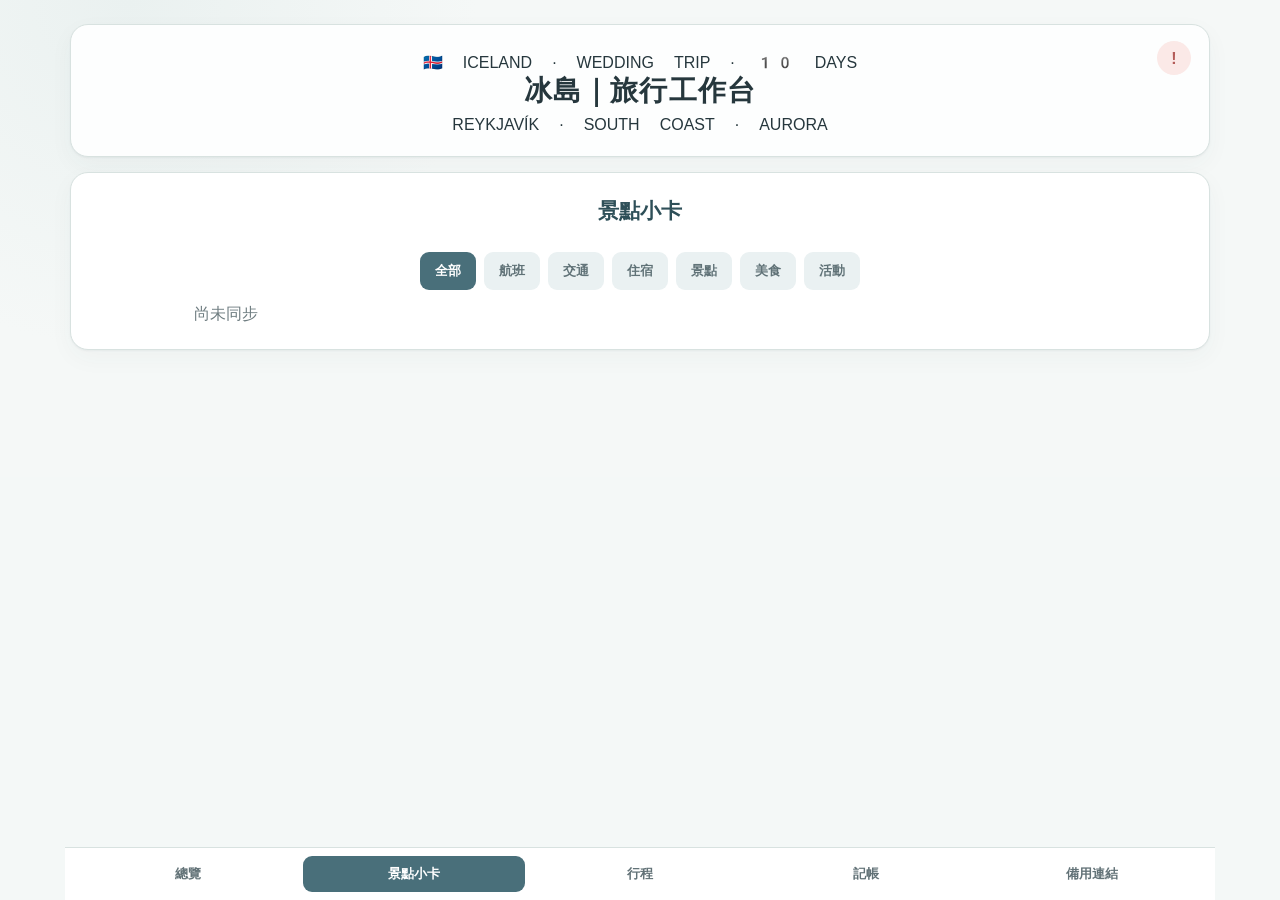
==== commit d60f0549: "Update Iceland visual design" ====
--- a/web/index.html
+++ b/web/index.html
@@ -9,12 +9,12 @@
   <body>
     <div class="wrap">
       <div id="appPanel">
-        <div class="panel">
-          <div class="row space">
-            <div>
-              <h1>冰島｜旅行工作台</h1>
-            </div>
-          </div>
+        <div class="panel hero-panel">
+          <div class="hero-kicker">
+            <span class="hero-flag">🇮🇸</span> ICELAND · WEDDING TRIP · 10 DAYS
+          </div>
+          <h1>冰島｜旅行工作台</h1>
+          <div class="hero-route">REYKJAVÍK · SOUTH COAST · AURORA</div>
           <div
             id="status"
             class="status"
@@ -348,7 +348,7 @@
               target="_blank"
               rel="noreferrer"
               style="display: inline-block; margin-top: 12px"
-              >開啟地標導航</a
+              >地圖</a
             >
             <div id="spotModalBody" class="modal-content"></div>
           </div>
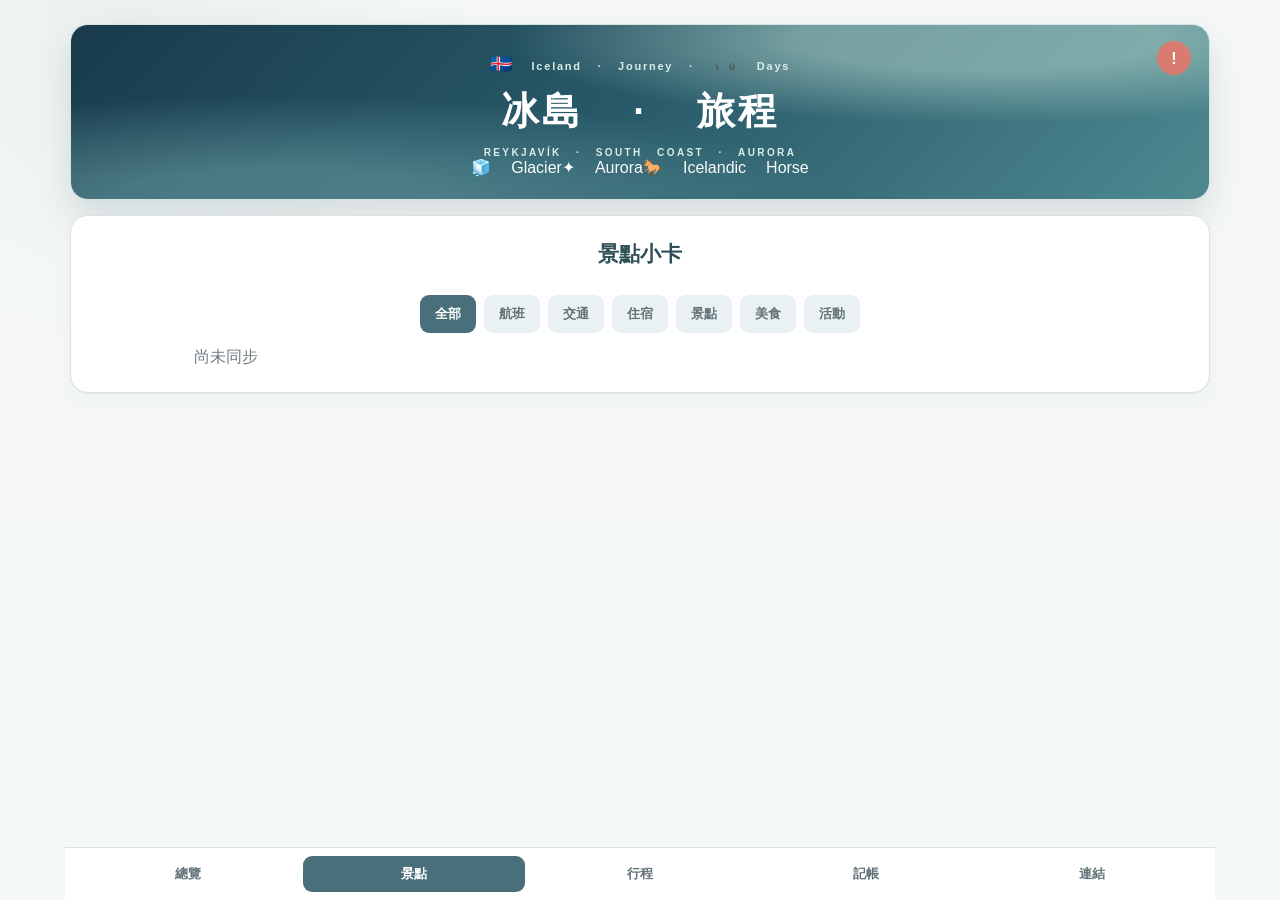
==== commit b9a74210: "Update Iceland journey UI preview" ====
--- a/web/index.html
+++ b/web/index.html
@@ -11,10 +11,11 @@
       <div id="appPanel">
         <div class="panel hero-panel">
           <div class="hero-kicker">
-            <span class="hero-flag">🇮🇸</span> ICELAND · WEDDING TRIP · 10 DAYS
-          </div>
-          <h1>冰島｜旅行工作台</h1>
+            <span class="hero-flag">🇮🇸</span> Iceland · Journey · 10 Days
+          </div>
+          <h1>冰島 · 旅程</h1>
           <div class="hero-route">REYKJAVÍK · SOUTH COAST · AURORA</div>
+          <div class="hero-tags"><span>🧊 Glacier</span><span>✦ Aurora</span><span>🐎 Icelandic Horse</span></div>
           <div
             id="status"
             class="status"
@@ -42,12 +43,12 @@
           <div class="panel">
             <h2>總覽</h2>
             <button id="addExpenseJump" class="btn soft-action" type="button">
-              記帳
+              ＋快速記帳
             </button>
             <div id="overviewGrid" class="overview-grid"></div>
           </div>
         </section>
-        <section id="spots" class="section active">
+        <section id="spots" class="section">
           <div class="panel">
             <div class="row space">
               <div>
@@ -318,11 +319,11 @@
           </div>
         </section>
         <nav id="bottomNav" class="bottom-nav">
-          <button data-main-tab="overview">總覽</button
-          ><button data-main-tab="spots" class="active">景點小卡</button
+          <button data-main-tab="overview" class="active">總覽</button
+          ><button data-main-tab="spots">景點</button
           ><button data-main-tab="schedule">行程</button
           ><button data-main-tab="expenses">記帳</button
-          ><button data-main-tab="links">備用連結</button>
+          ><button data-main-tab="links">連結</button>
         </nav>
         <div
           id="spotModal"
@@ -332,24 +333,23 @@
           aria-labelledby="spotModalTitle"
         >
           <div class="modal-card">
-            <div class="row space">
-              <div>
-                <h2 id="spotModalTitle">景點說明</h2>
-                <div id="spotModalMeta" class="muted"></div>
-              </div>
+            <div class="modal-header">
+              <h2 id="spotModalTitle">景點說明</h2>
               <button id="closeSpotModal" class="btn gray" type="button">
                 關閉
               </button>
             </div>
-            <a
-              id="spotModalMap"
-              class="btn"
-              href="#"
-              target="_blank"
-              rel="noreferrer"
-              style="display: inline-block; margin-top: 12px"
-              >地圖</a
-            >
+            <div class="modal-actions">
+              <div id="spotModalMeta" class="tag"></div>
+              <a
+                id="spotModalMap"
+                class="spot-map"
+                href="#"
+                target="_blank"
+                rel="noreferrer"
+                >地圖</a
+              >
+            </div>
             <div id="spotModalBody" class="modal-content"></div>
           </div>
         </div>
--- a/web/styles.css
+++ b/web/styles.css
@@ -747,3 +747,123 @@
     padding: 18px;
   }
 }
+
+/* ===== Iceland identity ===== */
+.hero-panel {
+  overflow: hidden;
+  color: #f8fbfb;
+  background:
+    radial-gradient(ellipse at 80% 8%, #b5d6cc88 0 14%, transparent 37%),
+    radial-gradient(ellipse at 18% 100%, #6ea4a888 0 12%, transparent 42%),
+    linear-gradient(135deg, #193b4c 0%, #285968 48%, #4e8990 100%);
+  box-shadow: 0 16px 34px #193b4c25;
+}
+.hero-panel::after {
+  position: absolute;
+  inset: auto -10% -72px 30%;
+  height: 150px;
+  border-radius: 50% 50% 0 0;
+  background: #102d3c44;
+  content: "";
+  transform: rotate(-4deg);
+}
+.hero-kicker,
+.hero-route {
+  position: relative;
+  z-index: 1;
+  color: #d9ece9;
+  font-size: 11px;
+  font-weight: 800;
+  letter-spacing: 0.16em;
+}
+.hero-kicker {
+  margin-bottom: 12px;
+}
+.hero-flag {
+  margin-right: 4px;
+  font-size: 18px;
+  letter-spacing: 0;
+}
+.hero-panel h1 {
+  position: relative;
+  z-index: 1;
+  margin: 0;
+  color: #fff;
+  font-size: clamp(25px, 4vw, 38px);
+  letter-spacing: 0.08em;
+  white-space: nowrap;
+}
+.hero-route {
+  margin-top: 10px;
+  font-size: 10px;
+  letter-spacing: 0.24em;
+}
+.hero-panel .status {
+  z-index: 2;
+  background: #eaf5f299;
+  color: #fff;
+}
+.hero-panel .status.ready {
+  background: #7db99b;
+}
+.hero-panel .status.error {
+  background: #d97b70;
+}
+.spot-summary h3 {
+  max-width: 100%;
+  overflow: hidden;
+  margin: 0 auto 10px;
+  font-size: 16px;
+  white-space: nowrap;
+  text-overflow: ellipsis;
+}
+.spot-map {
+  display: inline-block;
+  margin-top: 10px;
+  padding: 5px 12px;
+  border-radius: 999px;
+  background: #edf5f3;
+  color: var(--blue-dark);
+  font-size: 13px;
+  font-weight: 800;
+  text-decoration: none;
+}
+.expense-filters {
+  display: flex;
+  flex-wrap: nowrap;
+  justify-content: center;
+  overflow-x: auto;
+  padding: 2px 2px 7px;
+}
+.filter-button {
+  flex: 0 0 auto;
+  min-width: 56px;
+  white-space: nowrap;
+}
+@media (max-width: 750px) {
+  .hero-panel h1 {
+    font-size: 25px;
+  }
+  .hero-route {
+    letter-spacing: 0.12em;
+  }
+  .expense-filters {
+    justify-content: flex-start;
+  }
+}
+
+#appPanel > .panel.hero-panel {
+  background:
+    radial-gradient(ellipse at 80% 8%, #b5d6cc88 0 14%, transparent 37%),
+    radial-gradient(ellipse at 18% 100%, #6ea4a888 0 12%, transparent 42%),
+    linear-gradient(135deg, #193b4c 0%, #285968 48%, #4e8990 100%);
+}
+#appPanel > .panel.hero-panel::after {
+  background: #102d3c44;
+}
+#appPanel > .panel.hero-panel::after {
+  right: 0;
+}
+#appPanel > .panel.hero-panel::after {
+  display: none;
+}
